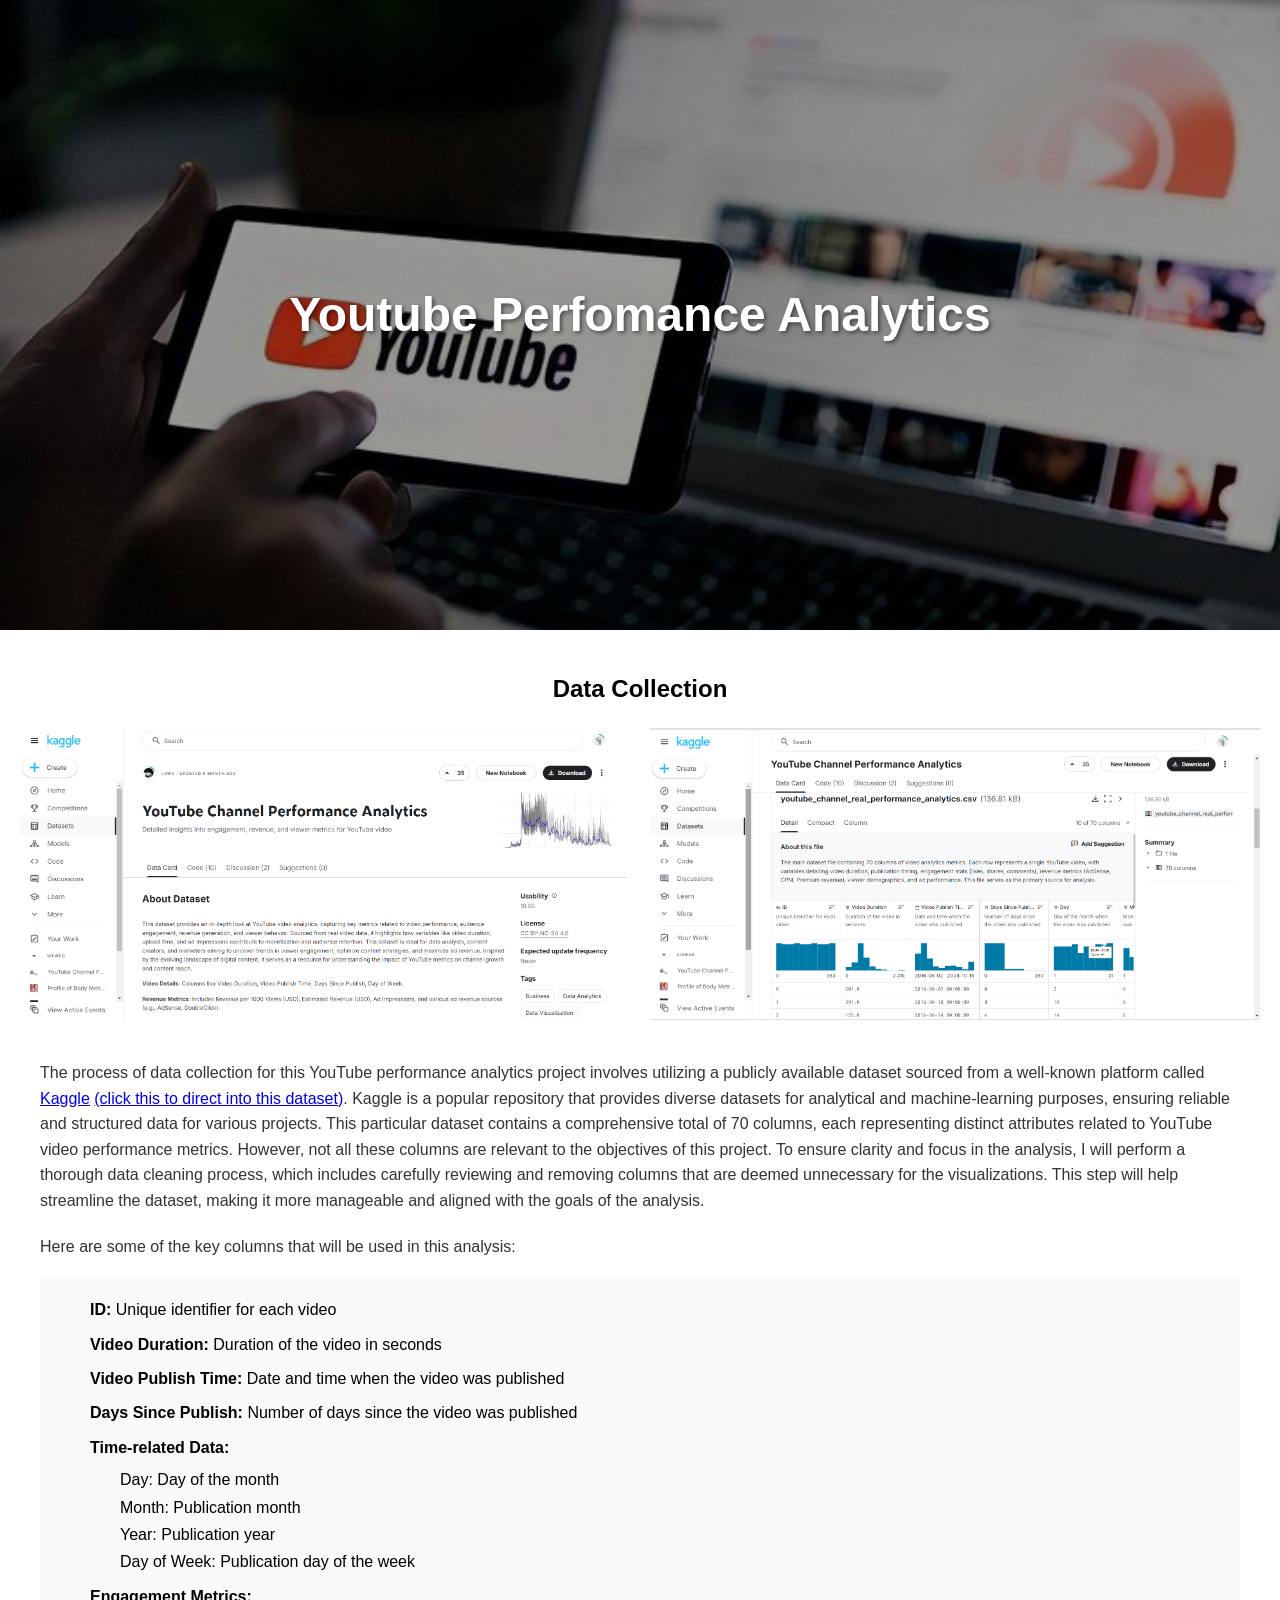
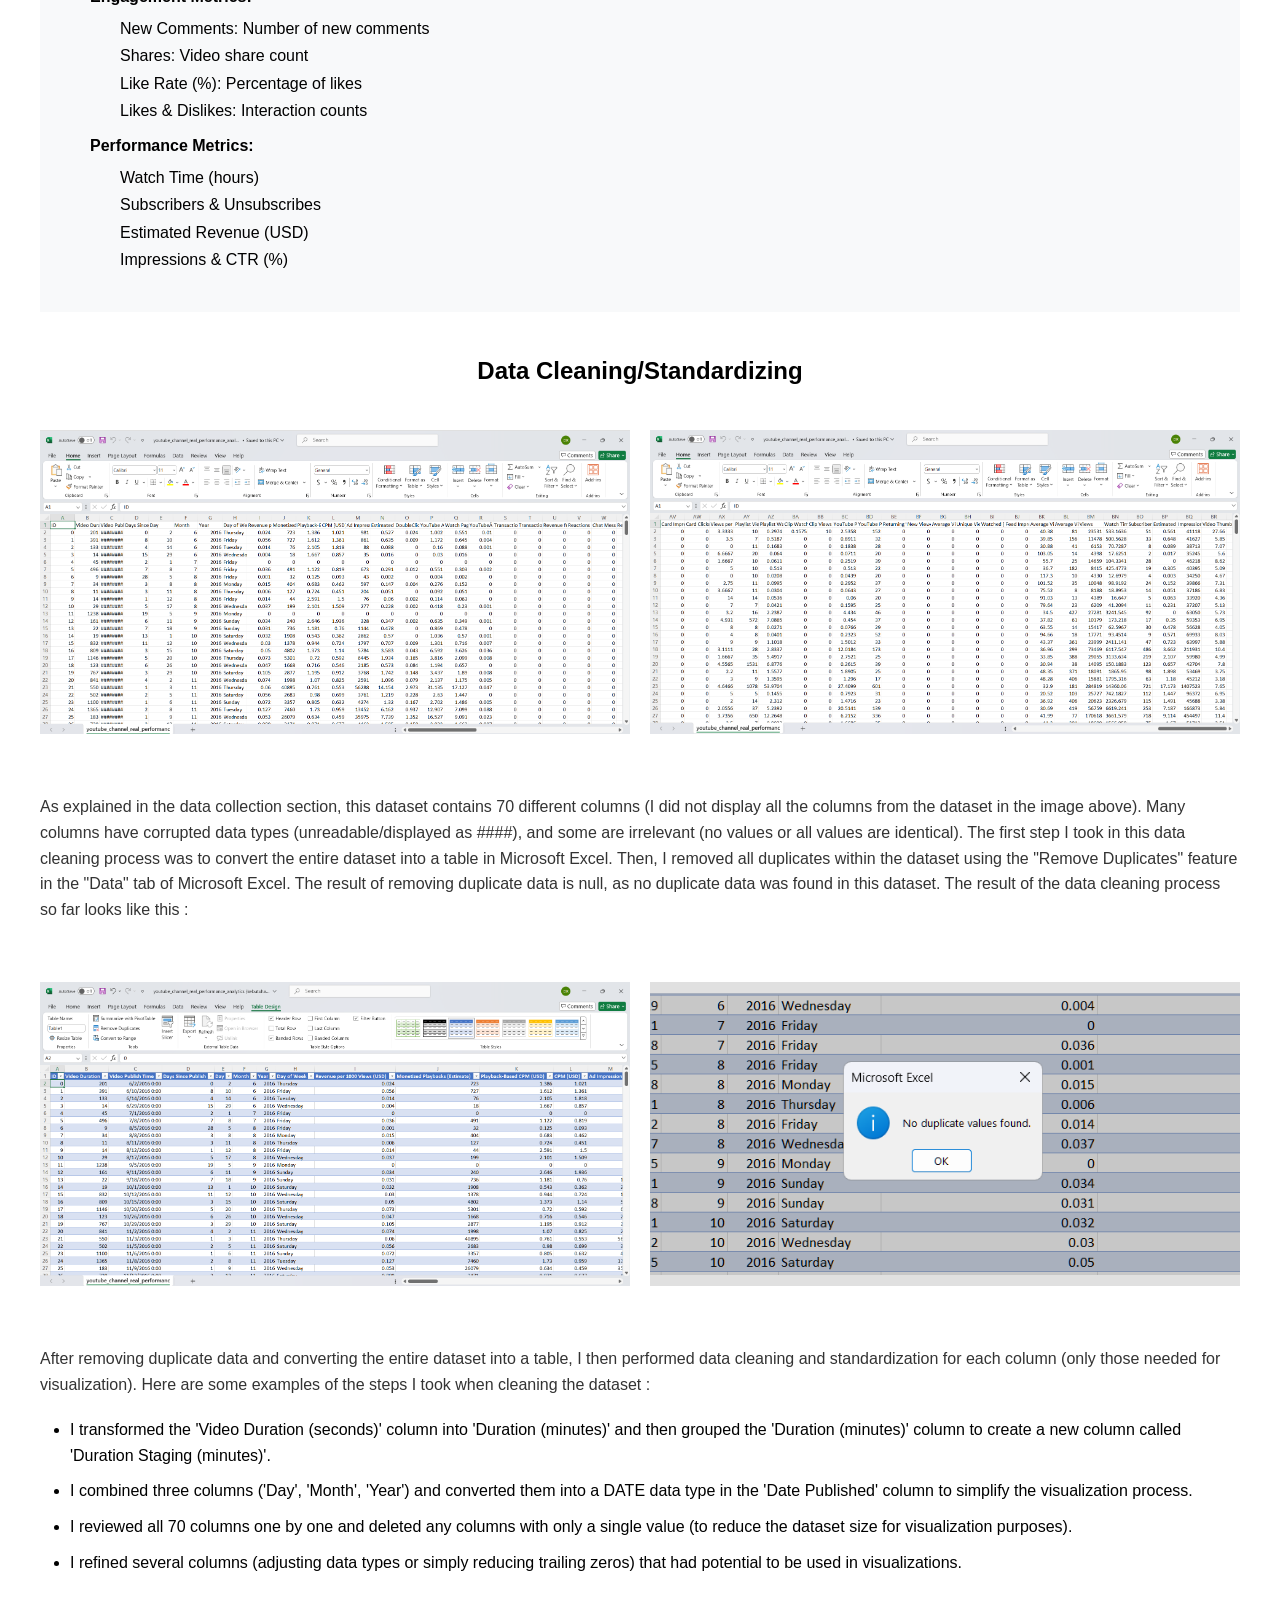
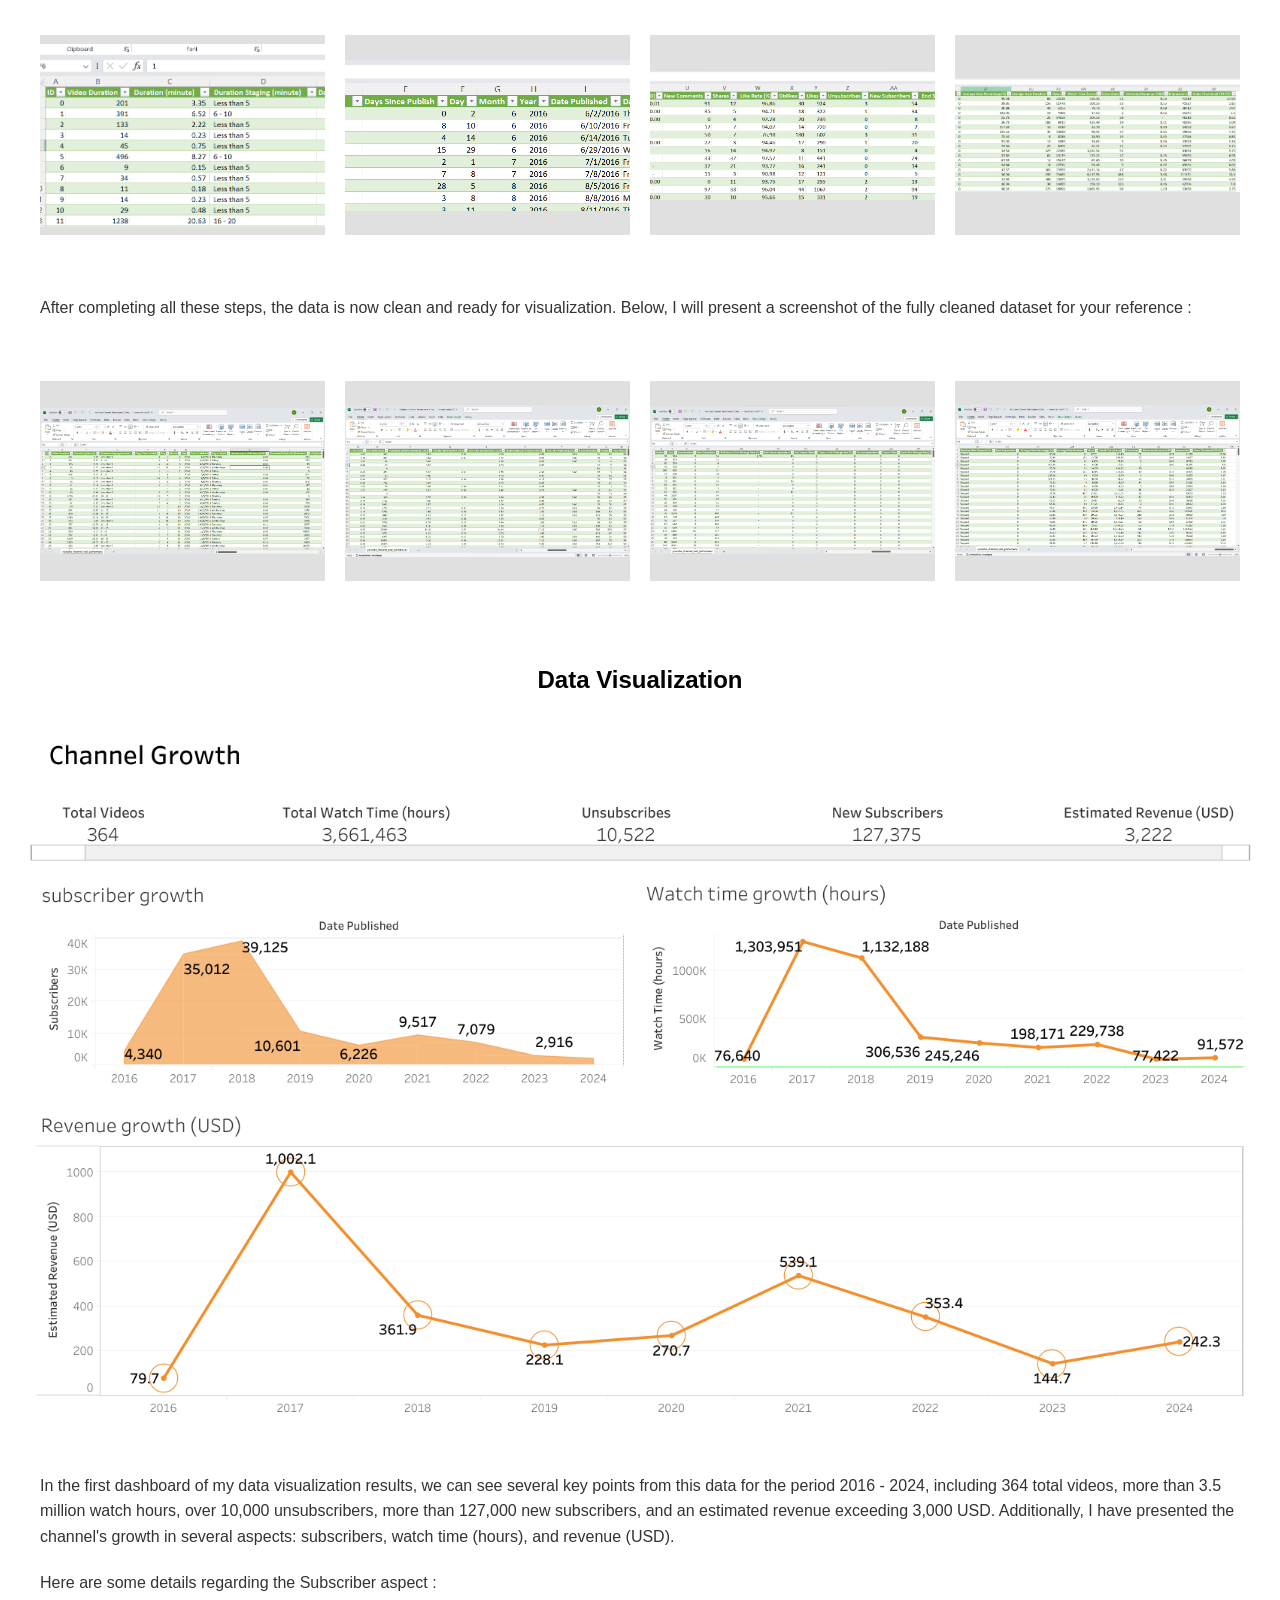
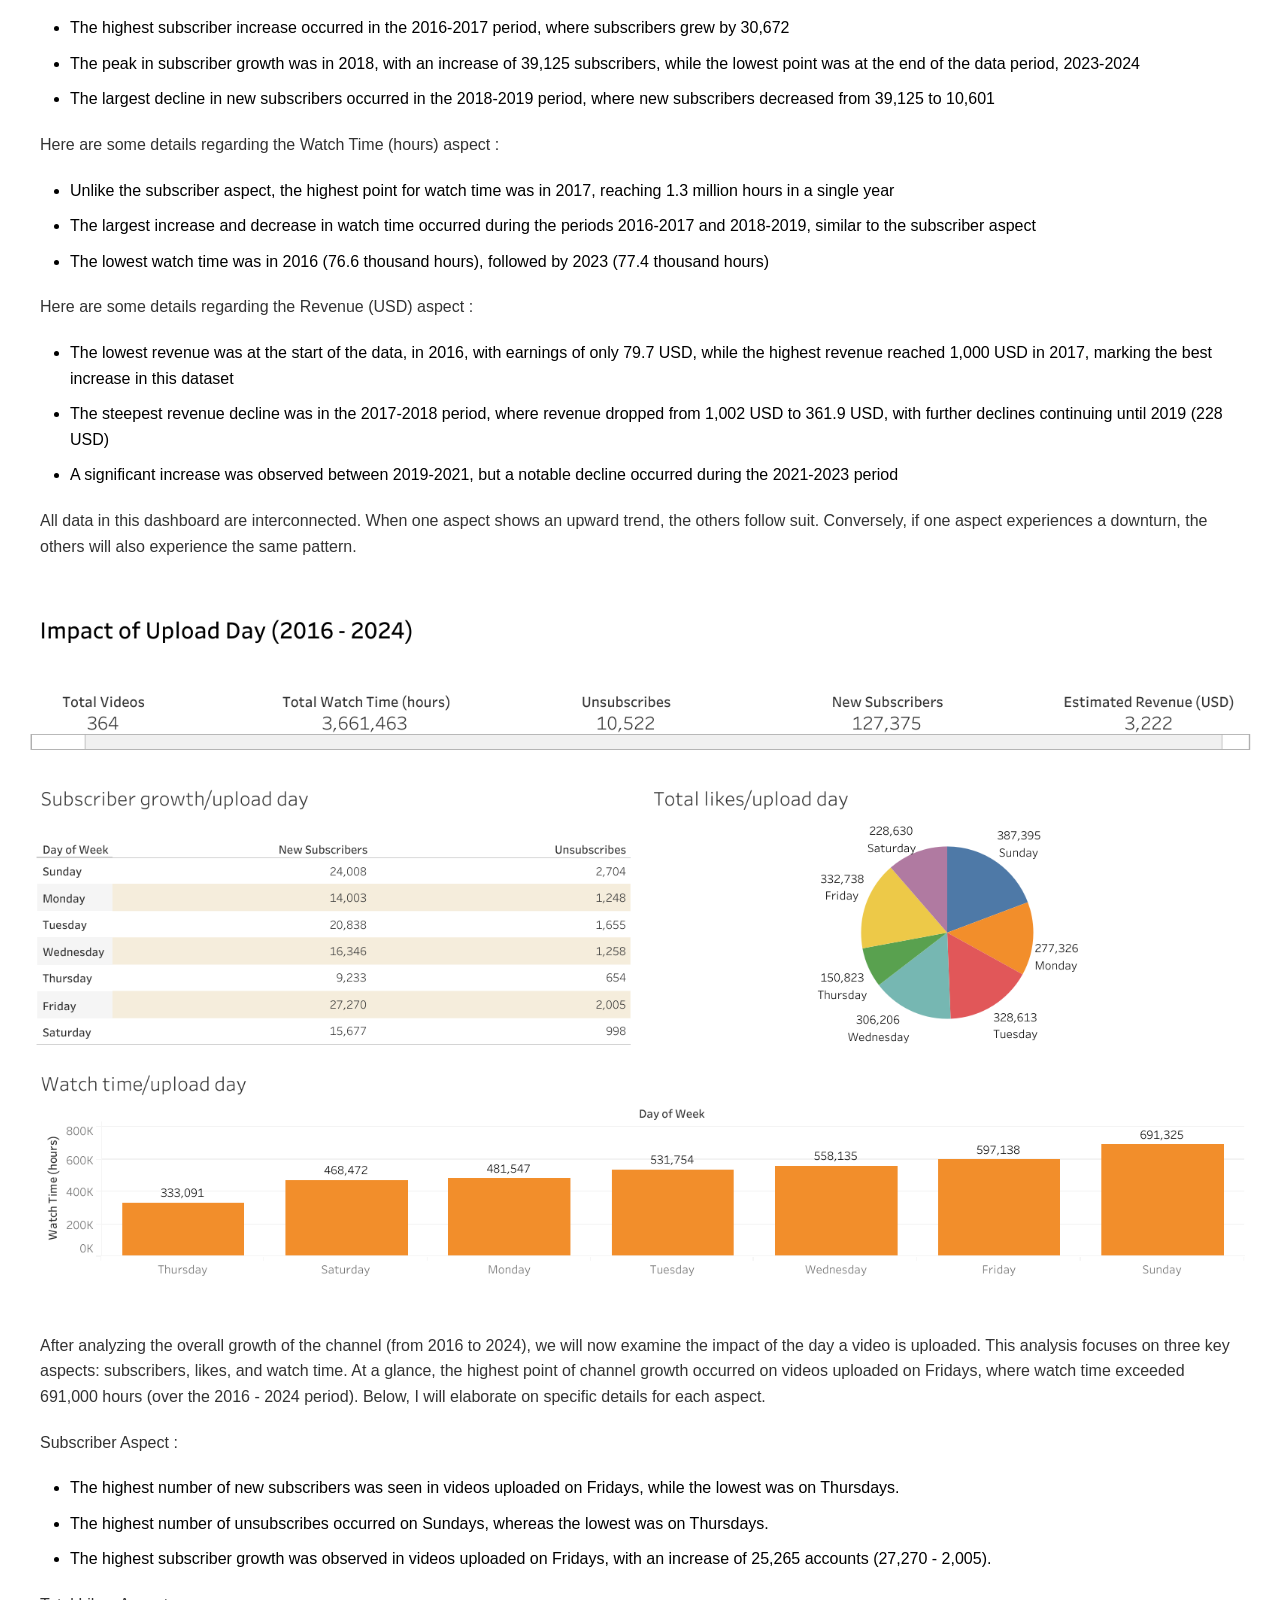
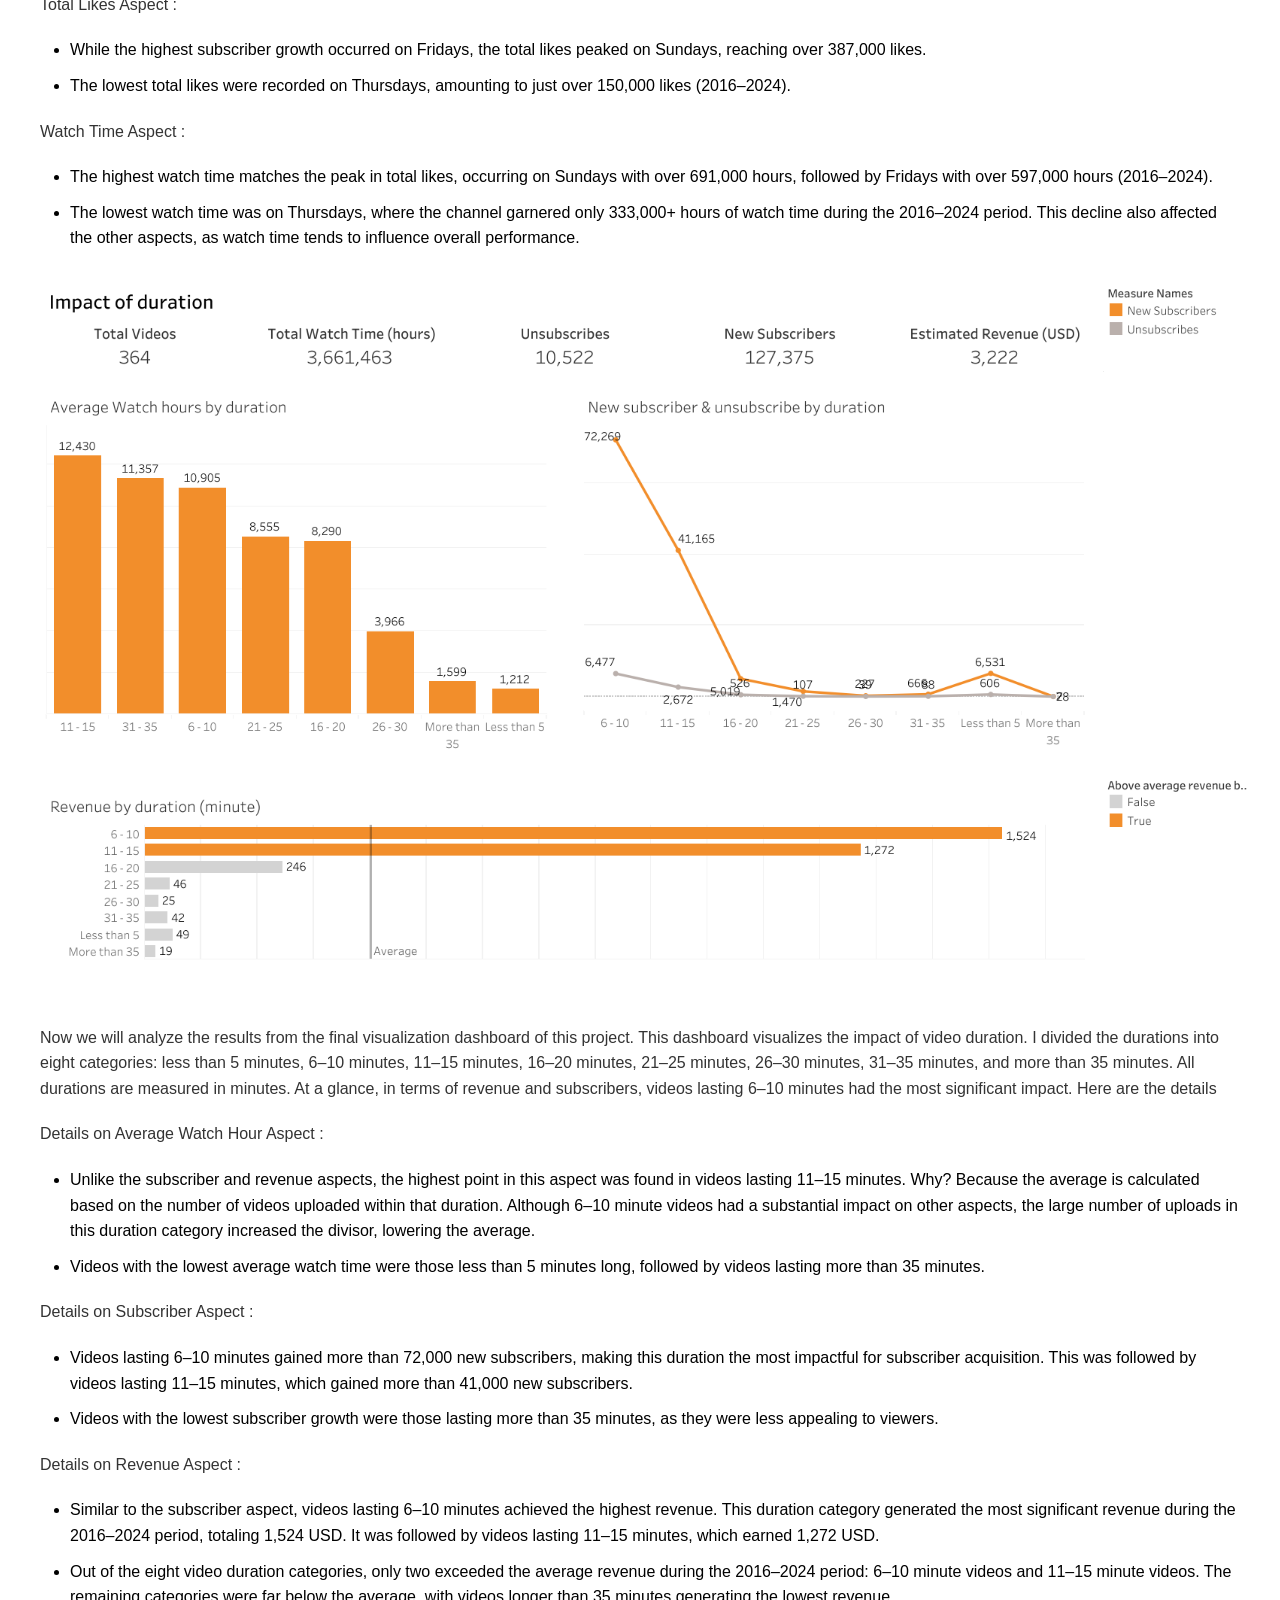
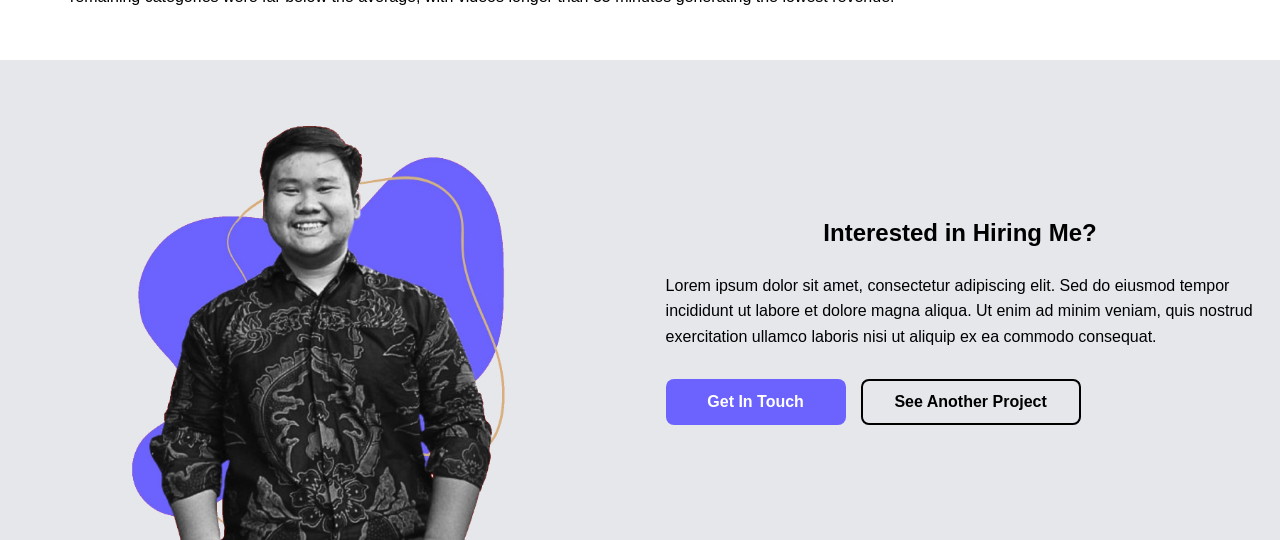
==== html/project.html @ 6ebc6a8c "Add files via upload" ====
<!DOCTYPE html>
<html lang="en">
<head>
    <meta charset="UTF-8">
    <meta name="viewport" content="width=device-width, initial-scale=1.0">
    <title>Data Analysis Layout</title>
    <link rel="stylesheet" href="/css/project.css">
</head>
<body>
    <main>
        <section class="hero">
            <div class="image-placeholder-judul">
                <h1>Youtube Perfomance Analytics</h1>
            </div>
        </section>

        <section class="data-acquisition">
            <h2>Data Collection</h2>
            <div class="grid-container">
                <div class="image-placeholder"><img src="/assets/portofolio-youtube/data-collection-1.png" alt=""></div>
                <div class="image-placeholder"><img src="/assets/portofolio-youtube/data-collection-2.png" alt=""></div>
            </div>
            <div class="text-content">
                <p>The process of data collection for this YouTube performance analytics project involves utilizing a publicly available dataset sourced from a 
                    well-known platform called <a href="https://www.kaggle.com/" target="_blank">Kaggle</a> <a href="https://www.kaggle.com/datasets/positivealexey/youtube-channel-performance-analytics" target="_blank">(click this to direct into this dataset)</a>. 
                    Kaggle is a popular repository that provides diverse datasets for analytical and machine-learning purposes, ensuring reliable and structured data for 
                    various projects. This particular dataset contains a comprehensive total of 70 columns, each representing distinct attributes related to YouTube video 
                    performance metrics. However, not all these columns are relevant to the objectives of this project. To ensure clarity and focus in the analysis, I will perform a thorough data cleaning process, which includes carefully reviewing and removing columns that are deemed unnecessary for the visualizations. This step will help streamline the dataset, making it more manageable and aligned with the goals of the analysis.</p>
                
                <p>Here are some of the key columns that will be used in this analysis:</p>
                
                <div class="column-list">
                    <ul>
                        <li><strong>ID:</strong> Unique identifier for each video</li>
                        <li><strong>Video Duration:</strong> Duration of the video in seconds</li>
                        <li><strong>Video Publish Time:</strong> Date and time when the video was published</li>
                        <li><strong>Days Since Publish:</strong> Number of days since the video was published</li>
                        <li><strong>Time-related Data:</strong>
                            <ul>
                                <li>Day: Day of the month</li>
                                <li>Month: Publication month</li>
                                <li>Year: Publication year</li>
                                <li>Day of Week: Publication day of the week</li>
                            </ul>
                        </li>
                        <li><strong>Engagement Metrics:</strong>
                            <ul>
                                <li>New Comments: Number of new comments</li>
                                <li>Shares: Video share count</li>
                                <li>Like Rate (%): Percentage of likes</li>
                                <li>Likes & Dislikes: Interaction counts</li>
                            </ul>
                        </li>
                        <li><strong>Performance Metrics:</strong>
                            <ul>
                                <li>Watch Time (hours)</li>
                                <li>Subscribers & Unsubscribes</li>
                                <li>Estimated Revenue (USD)</li>
                                <li>Impressions & CTR (%)</li>
                            </ul>
                        </li>
                    </ul>
                </div>
            </div>
        </section>

        <section class="data-cleaning">
            <h2>Data Cleaning/Standardizing</h2>
            <div class="cleaning-container">

                <div class="grid-container-data-cleaning">
                    <div class="image-placeholder"><img src="/assets/portofolio-youtube/data-cleaning-1.png" alt=""></div>
                    <div class="image-placeholder"><img src="/assets/portofolio-youtube/data-cleaning-2.png" alt=""></div>
                </div>
                <div class="text-content">
                    <p>As explained in the data collection section, this dataset contains 70 different columns (I did not display all the columns from the dataset in the image above). Many columns 
                        have corrupted data types (unreadable/displayed as ####), and some are irrelevant (no values or all values are identical). 
                        The first step I took in this data cleaning process was to convert the entire dataset into a table in Microsoft Excel. Then, 
                        I removed all duplicates within the dataset using the "Remove Duplicates" feature in the "Data" tab of Microsoft Excel. The result of removing duplicate data is null, 
                        as no duplicate data was found in this dataset. 
                        The result of the data cleaning process so far looks like this :</p>
                    <!-- Add more lorem ipsum paragraphs as needed -->
                </div>

                <div class="grid-container-data-cleaning">
                    <div class="image-placeholder"><img src="/assets/portofolio-youtube/data-cleaning-3.png" alt=""></div>
                    <div class="image-placeholder"><img src="/assets/portofolio-youtube/data-cleaning-4.png" alt=""></div>
                </div>
                <div class="text-content-data-cleaning">
                    <p>After removing duplicate data and converting the entire dataset into a table, I then performed data cleaning and standardization for each column (only those needed for visualization). Here are some examples of the steps I took when cleaning the dataset :</p>
                    <ul>
                        <li>I transformed the 'Video Duration (seconds)' column into 'Duration (minutes)' and then grouped the 'Duration (minutes)' column to create a new column called 'Duration Staging (minutes)'.</li>
                        <li>I combined three columns ('Day', 'Month', 'Year') and converted them into a DATE data type in the 'Date Published' column to simplify the visualization process.</li>
                        <li>I reviewed all 70 columns one by one and deleted any columns with only a single value (to reduce the dataset size for visualization purposes).</li>
                        <li>I refined several columns (adjusting data types or simply reducing trailing zeros) that had potential to be used in visualizations.</li>
                    </ul>
                </div>

                <div class="grid-container-data-cleaning">
                    <div class="image-placeholder"><img src="/assets/portofolio-youtube/data-cleaning-5.png" alt=""></div>
                    <div class="image-placeholder"><img src="/assets/portofolio-youtube/data-cleaning-6.png" alt=""></div>
                    <div class="image-placeholder"><img src="/assets/portofolio-youtube/data-cleaning-7.png" alt=""></div>
                    <div class="image-placeholder"><img src="/assets/portofolio-youtube/data-cleaning-8.png" alt=""></div>
                </div>
                <div class="text-content">
                    <p>After completing all these steps, the data is now clean and ready for visualization. Below, I will present a
                         screenshot of the fully cleaned dataset for your reference :</p>
                    <!-- Add more lorem ipsum paragraphs as needed -->
                </div>
                <div class="grid-container-data-cleaning">
                    <div class="image-placeholder"><img src="/assets/portofolio-youtube/data-cleaning-9.png" alt=""></div>
                    <div class="image-placeholder"><img src="/assets/portofolio-youtube/data-cleaning-10.png" alt=""></div>
                    <div class="image-placeholder"><img src="/assets/portofolio-youtube/data-cleaning-11.png" alt=""></div>
                    <div class="image-placeholder"><img src="/assets/portofolio-youtube/data-cleaning-12.png" alt=""></div>
            </div>
        </section>

        <!-- Data Visualization Start -->
        <section class="data-visualization">
            
            <h2>Data Visualization</h2>
            
            <div class="image-container">
                <div class="image-placeholder-data-visualization">
                    <div class="grid-container-data-visualization">
                        <div class="image-placeholder"><img src="/assets/portofolio-youtube/Channel Growth.png" alt=""></div>
                    </div>
                </div>
            </div>
            <div class="text-content">
                <p>In the first dashboard of my data visualization results, we can see several key points from this data for the period 
                    2016 - 2024, including 364 total videos, more than 3.5 million watch hours, over 10,000 unsubscribers, more than 127,000 new subscribers,
                    and an estimated revenue exceeding 3,000 USD. Additionally, I have presented the channel's growth in several aspects: subscribers, watch time (hours),
                    and revenue (USD).
                </p>
                <p>Here are some details regarding the Subscriber aspect :</p>
                    <ul>
                        <li>The highest subscriber increase occurred in the 2016-2017 period, where subscribers grew by 30,672</li>
                        <li>The peak in subscriber growth was in 2018, with an increase of 39,125 subscribers, while the lowest point was at the end of the data period, 2023-2024</li>
                        <li>The largest decline in new subscribers occurred in the 2018-2019 period, where new subscribers decreased from 39,125 to 10,601</li>
                    </ul>
                <p>Here are some details regarding the Watch Time (hours) aspect :</p>
                    <ul>
                        <li>Unlike the subscriber aspect, the highest point for watch time was in 2017, reaching 1.3 million hours in a single year</li>
                        <li>The largest increase and decrease in watch time occurred during the periods 2016-2017 and 2018-2019, similar to the subscriber aspect</li>
                        <li>The lowest watch time was in 2016 (76.6 thousand hours), followed by 2023 (77.4 thousand hours)</li>
                    </ul>
                <p>Here are some details regarding the Revenue (USD) aspect :</p>
                    <ul>
                        <li>The lowest revenue was at the start of the data, in 2016, with earnings of only 79.7 USD, while the highest revenue reached 1,000 USD in 2017, marking the best increase in this dataset</li>
                        <li>The steepest revenue decline was in the 2017-2018 period, where revenue dropped from 1,002 USD to 361.9 USD, with further declines continuing until 2019 (228 USD)</li>
                        <li>A significant increase was observed between 2019-2021, but a notable decline occurred during the 2021-2023 period</li>
                    </ul>

                <p>All data in this dashboard are interconnected. When one aspect shows an upward trend, the others follow suit. Conversely, if one aspect experiences a downturn, the others will also experience the same pattern.</p>
                
                <!-- Add more lorem ipsum paragraphs as needed -->
            </div>

            <div class="image-container">
                <div class="image-placeholder-data-visualization">
                    <div class="grid-container-data-visualization">
                        <div class="image-placeholder"><img src="/assets/portofolio-youtube/Impact of upload day.png" alt=""></div>
                    </div>
                </div>
            </div>
            <div class="text-content">
                <p>After analyzing the overall growth of the channel (from 2016 to 2024), we will now examine the impact of the day a video is uploaded.
                    This analysis focuses on three key aspects: subscribers, likes, and watch time. At a glance, the highest point of channel growth occurred
                    on videos uploaded on Fridays, where watch time exceeded 691,000 hours (over the 2016 - 2024 period). Below, I will elaborate on specific details for each aspect.</p>
                <p>Subscriber Aspect :</p>
                    <ul>
                        <li>The highest number of new subscribers was seen in videos uploaded on Fridays, while the lowest was on Thursdays.</li>
                        <li>The highest number of unsubscribes occurred on Sundays, whereas the lowest was on Thursdays.</li>
                        <li>The highest subscriber growth was observed in videos uploaded on Fridays, with an increase of 25,265 accounts (27,270 - 2,005).</li>
                    </ul>
                <p>Total Likes Aspect :</p>
                    <ul>
                        <li>While the highest subscriber growth occurred on Fridays, the total likes peaked on Sundays, reaching over 387,000 likes.</li>
                        <li>The lowest total likes were recorded on Thursdays, amounting to just over 150,000 likes (2016–2024).</li>
                    </ul>
                <p>Watch Time Aspect :</p>
                    <ul>
                        <li>The highest watch time matches the peak in total likes, occurring on Sundays with over 691,000 hours, followed by Fridays with over 597,000 hours (2016–2024).</li>
                        <li>The lowest watch time was on Thursdays, where the channel garnered only 333,000+ hours of watch time during the 2016–2024 period. This decline also affected the other aspects,
                            as watch time tends to influence overall performance.</li>
                    </ul>
            </div>

            <div class="image-container">
                <div class="image-placeholder-data-visualization">
                    <div class="grid-container-data-visualization">
                        <div class="image-placeholder"><img src="/assets/portofolio-youtube/Impact of Duration.png" alt=""></div>
                    </div>
                </div>
            </div>
            <div class="text-content">
                <p>Now we will analyze the results from the final visualization dashboard of this project. This dashboard visualizes the impact of video duration.
                     I divided the durations into eight categories: less than 5 minutes, 6–10 minutes, 11–15 minutes, 16–20 minutes, 21–25 minutes, 26–30 minutes,
                      31–35 minutes, and more than 35 minutes. All durations are measured in minutes. At a glance, in terms of revenue and subscribers, videos lasting 6–10 minutes had the most significant impact. Here are the details</p>
                <p>Details on Average Watch Hour Aspect :</p>
                    <ul>
                        <li>Unlike the subscriber and revenue aspects, the highest point in this aspect was found in videos lasting 11–15 minutes.
                             Why? Because the average is calculated based on the number of videos uploaded within that duration. Although 6–10 minute videos had a substantial impact on other aspects,
                              the large number of uploads in this duration category increased the divisor, lowering the average.</li>
                        <li>Videos with the lowest average watch time were those less than 5 minutes long, followed by videos lasting more than 35 minutes.</li>
                    </ul>

                <p>Details on Subscriber Aspect :</p>
                    <ul>
                        <li>Videos lasting 6–10 minutes gained more than 72,000 new subscribers, making this duration the most impactful for subscriber acquisition. This was followed by videos lasting 11–15 minutes, which gained more than 41,000 new subscribers.</li>
                        <li>Videos with the lowest subscriber growth were those lasting more than 35 minutes, as they were less appealing to viewers.</li>
                    </ul>

                <p>Details on Revenue Aspect :</p>
                    <ul>
                        <li>Similar to the subscriber aspect, videos lasting 6–10 minutes achieved the highest revenue. This duration category generated the most significant revenue during the 2016–2024 period, totaling 1,524 USD. It was followed by videos lasting 11–15 minutes, which earned 1,272 USD.</li>
                        <li>Out of the eight video duration categories, only two exceeded the average revenue during the 2016–2024 period: 6–10 minute videos and 11–15 minute videos. The remaining categories were far below the average, with videos longer than 35 minutes generating the lowest revenue.</li>
                    </ul>
            </div>
            
        </section>
        <!-- Data Visualization End -->

        
        <section class="hiring">
            <div class="hiring-container">
                
                <div class="image-placeholder-hiring">
                    <img src="/assets/image/foto portofolio 2.png" alt="">
                </div>
                
                <div class="hiring-content">
                    <h2>Interested in Hiring Me?</h2>
                    <p>Lorem ipsum dolor sit amet, consectetur adipiscing elit. Sed do eiusmod tempor 
                        incididunt ut labore et dolore magna aliqua. Ut enim ad minim veniam, quis nostrud 
                        exercitation ullamco laboris nisi ut aliquip ex ea commodo consequat.</p>
                    <div class="button-container">
                        <button class="primary-btn">Get In Touch</button>
                        <button class="secondary-btn">See Another Project</button>
                    </div>
                </div>
                
            </div>
        </section>
    </main>

    <script src="../Javascript/js.js"></script>

</body>
</html>
---- css/project.css ----
* {
    margin: 0;
    padding: 0;
    box-sizing: border-box;
}

body {
    font-family: Arial, sans-serif;
    line-height: 1.6;
    overflow-x: hidden;
    width: 100%;
}

main {
    max-width: 100%;
    margin: 0 auto;
    padding: 0;
}

/* Responsive Image Placeholders */
.image-placeholder {
    background-color: #e0e0e0;
    width: 100%;
    height: auto;
    min-height: 200px;
    display: flex;
    align-items: center;
    justify-content: center;
    margin-bottom: 20px;
    overflow: hidden;
}

.image-placeholder img {
    max-width: 100%;
    max-height: 100%;
    object-fit: contain;
    width: auto;
    height: auto;
}

/* Hero Section */
.hero {
    width: 100%;
    min-height: 70vh;
    background-image: url("../assets/portofolio-youtube/banner\ 2.jpg");
    background-size: cover;
    background-position: center;
    background-repeat: no-repeat;
    position: relative;
    display: flex;
    align-items: center;
    justify-content: center;
}

.hero::before {
    content: '';
    position: absolute;
    top: 0;
    left: 0;
    width: 100%;
    height: 100%;
    background-color: rgba(0, 0, 0, 0.4);
}

.image-placeholder-judul {
    text-align: center;
    position: relative;
    z-index: 1;
    padding: 0 20px;
}

.image-placeholder-judul h1 {
    color: white;
    font-size: clamp(1.5rem, 5vw, 3rem);
    text-shadow: 2px 2px 4px rgba(0, 0, 0, 0.5);
    word-wrap: break-word;
}

/* Grid Containers */
.grid-container,
.grid-container-data-cleaning,
.grid-container-data-visualization {
    display: grid;
    grid-template-columns: repeat(auto-fit, minmax(250px, 1fr));
    gap: 20px;
    width: 100%;
    padding: 0 20px;
    margin: 20px 0;
}

/* Text Content */
.data-acquisition .text-content
{
    margin-left: 20px;
    margin-right: 20px;
}
.data-visualization .text-content
{
    margin-left: 20px;
    margin-right: 20px;
}
.text-content,
.text-content-data-cleaning,
.data-visualization .text-content {
    padding: 0 20px;
    max-width: 100%;
}

.text-content p,
.text-content-data-cleaning p,
.data-visualization .text-content p {
    margin-bottom: 20px;
    color: #333;
    line-height: 1.6;
    font-size: clamp(0.9rem, 2vw, 1rem);
}

.text-content ul,
.text-content-data-cleaning ul,
.data-visualization .text-content ul {
    margin-left: 30px;
    margin-bottom: 20px;
}

.text-content ul li,
.text-content-data-cleaning ul li,
.data-visualization .text-content ul li {
    margin-bottom: 10px;
    line-height: 1.6;
}

.text-content ul ul,
.text-content-data-cleaning ul ul,
.data-visualization .text-content ul ul {
    margin-top: 10px;
    margin-bottom: 0;
}

.text-content ul ul li,
.text-content-data-cleaning ul ul li,
.data-visualization .text-content ul ul li {
    margin-bottom: 5px;
}

/* Column List */
.column-list {
    background-color: #f8f9fa;
    padding: 20px;
    margin: 20px 0;
}

.column-list ul {
    list-style-type: none;
    padding: 0;
}

.column-list ul li {
    margin-bottom: 12px;
    line-height: 1.4;
}

/* Hiring Section */
.hiring-container {
    display: flex;
    flex-wrap: wrap;
    align-items: center;
    width: 100%;
    height: auto;
}

.hiring{
    flex: 1 1;
    max-width: 100%;
    background-color: #e5e7eb;
    margin-top: 50px;
}

.image-placeholder-hiring
{
    width: 50%;
    display: flex;
    justify-content: center;
}

.image-placeholder-hiring img
{
    width: 60%;
    height: auto;
}

.hiring-content {
    flex: 1 1;
    margin-right: 2%;
    margin-left: 2%;
    text-align: left;

}
/* hiring end */

/* Buttons */
.button-container {
    display: flex;
    flex-wrap: wrap;
    gap: 15px;
    margin-top: 30px;
}

.primary-btn, 
.secondary-btn {
    flex: 1 1;
    padding: 12px 30px;
    border: none;
    border-radius: 8px;
    cursor: pointer;
    font-weight: 600;
    font-size: 16px;
    transition: all 0.3s ease;
}

.primary-btn {
    background-color: #6C63FF;
    color: white;
    max-width: 180px;
}

.secondary-btn {
    background-color: #e5e7eb;
    color: black;
    border: 2px solid black;
    max-width: 220px;
}

.primary-btn:hover {
    background-color: #5650d8;
}

.secondary-btn:hover {
    background-color: #f5f5f5;
}

/* Responsive Typography and Layout */
@media (max-width: 768px) {
    .grid-container,
    .grid-container-data-cleaning,
    .grid-container-data-visualization {
        grid-template-columns: 1fr;
    }

    .hero {
        min-height: 50vh;
    }

    .hiring-container {
        flex-direction: column;
        text-align: center;
    }

    .hiring-content {
        text-align: center;
    }

    .hiring-content p 
    {
        margin-left: 20px;
        margin-right: 20px;
    }

    .image-placeholder-hiring
    {
        width: 100%;
        height: auto;
    }

    .button-container {
        flex-direction: column;
        align-items: center;
        margin-bottom: 20px;
    }

    .primary-btn, 
    .secondary-btn {
        width: 100%;
        max-width: 250px;
    }

    .text-content-data-cleaning, .data-visualization .text-content
    {
        margin: 0;
    }
}

/* Specific Section Adjustments */
.cleaning-container {
    display: flex;
    flex-direction: column;
    gap: 20px;
    width: 100%;
    padding: 0 20px;
}

h2 {
    text-align: center;
    margin: 40px 0 20px;
    font-size: clamp(20px, 4vw, 24px);
}

/* Additional Responsiveness Improvements */
img {
    max-width: 100%;
    height: auto;
}

/* Ensure proper scaling and readability */
* {
    -webkit-text-size-adjust: 100%;
    -ms-text-size-adjust: 100%;
}
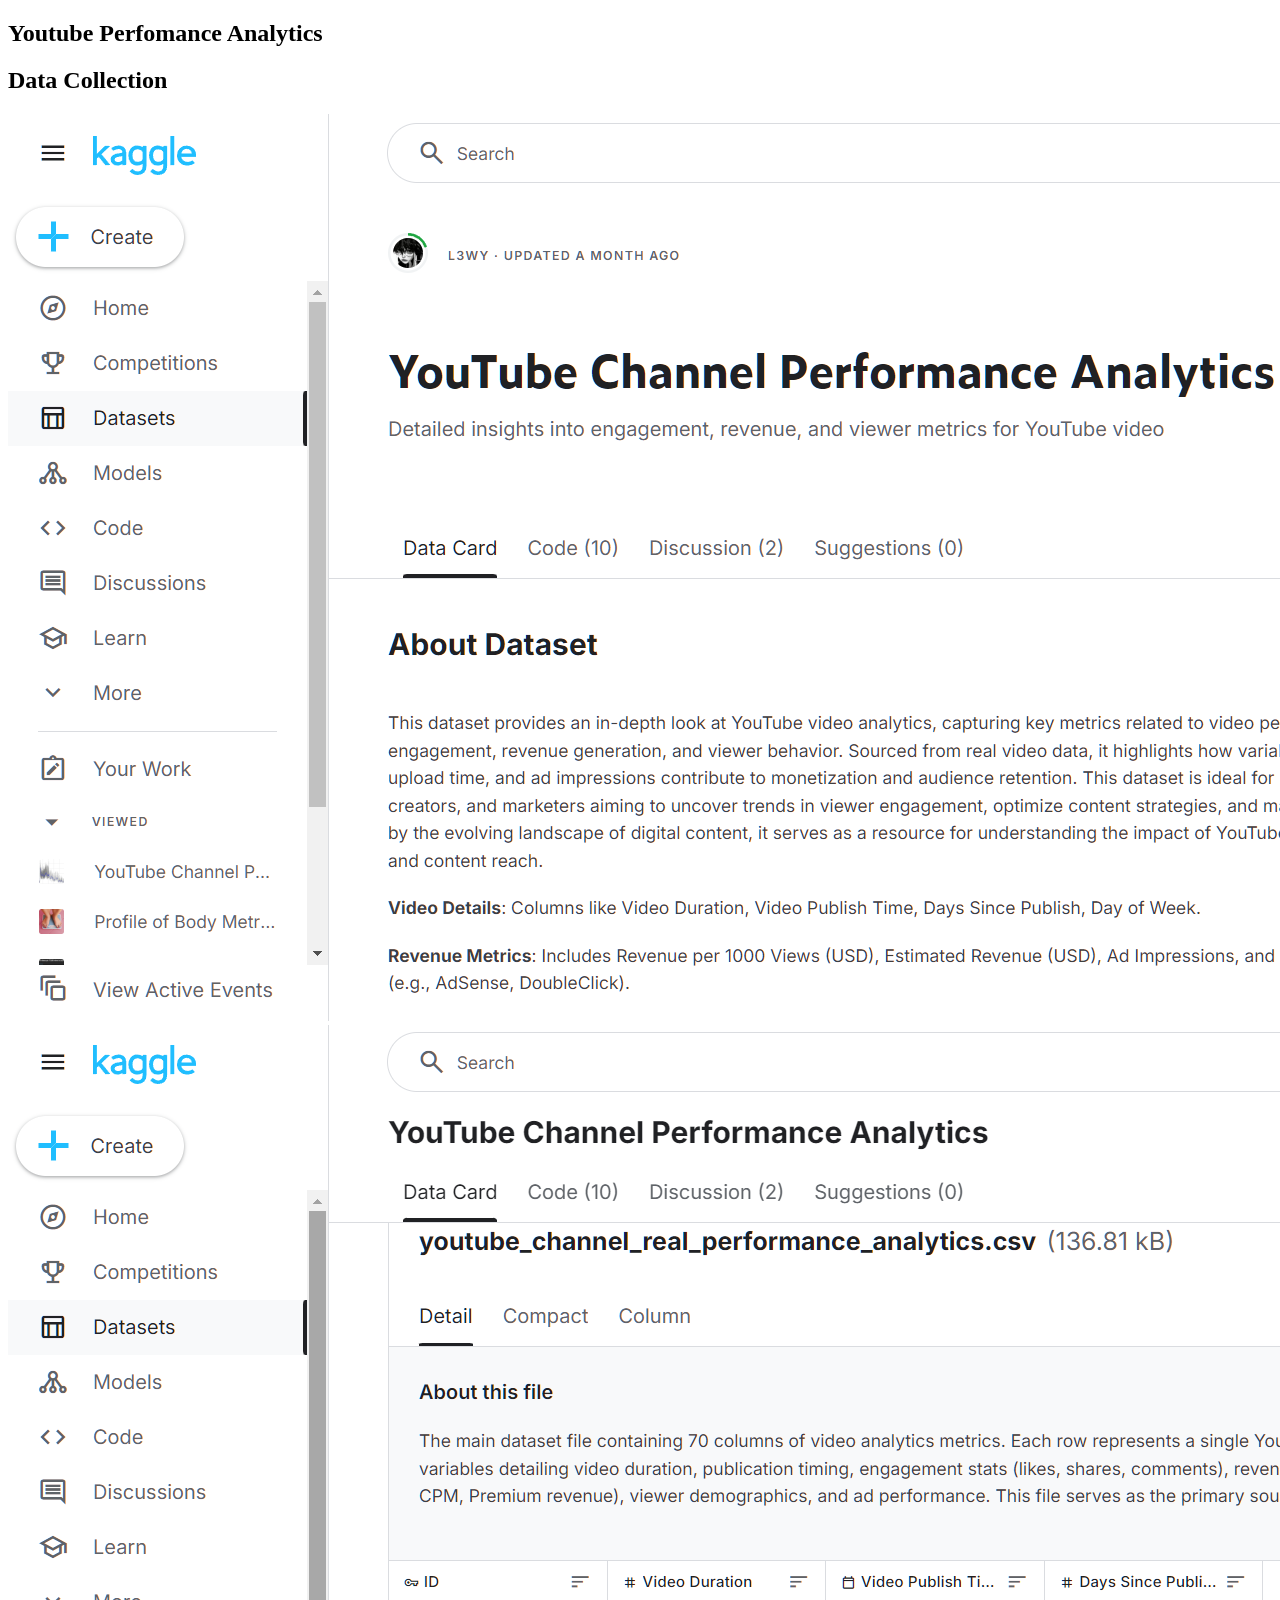
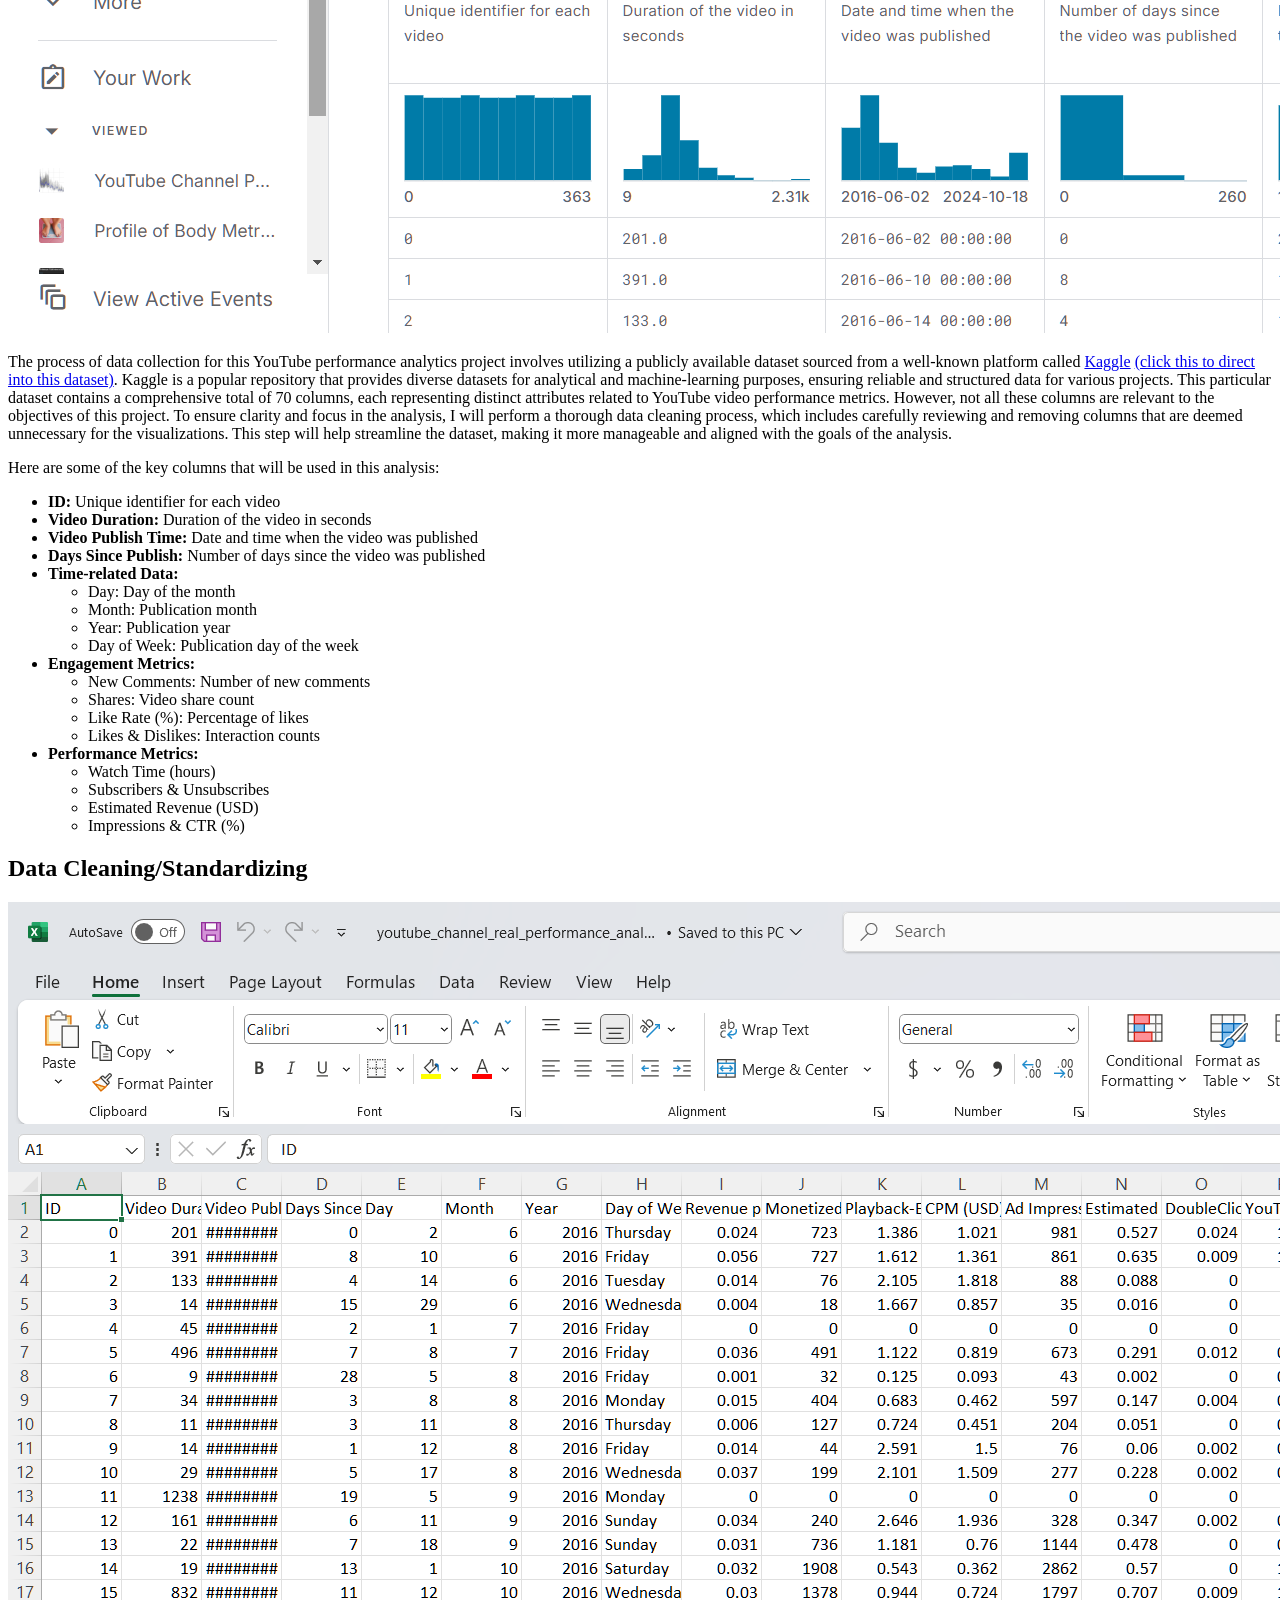
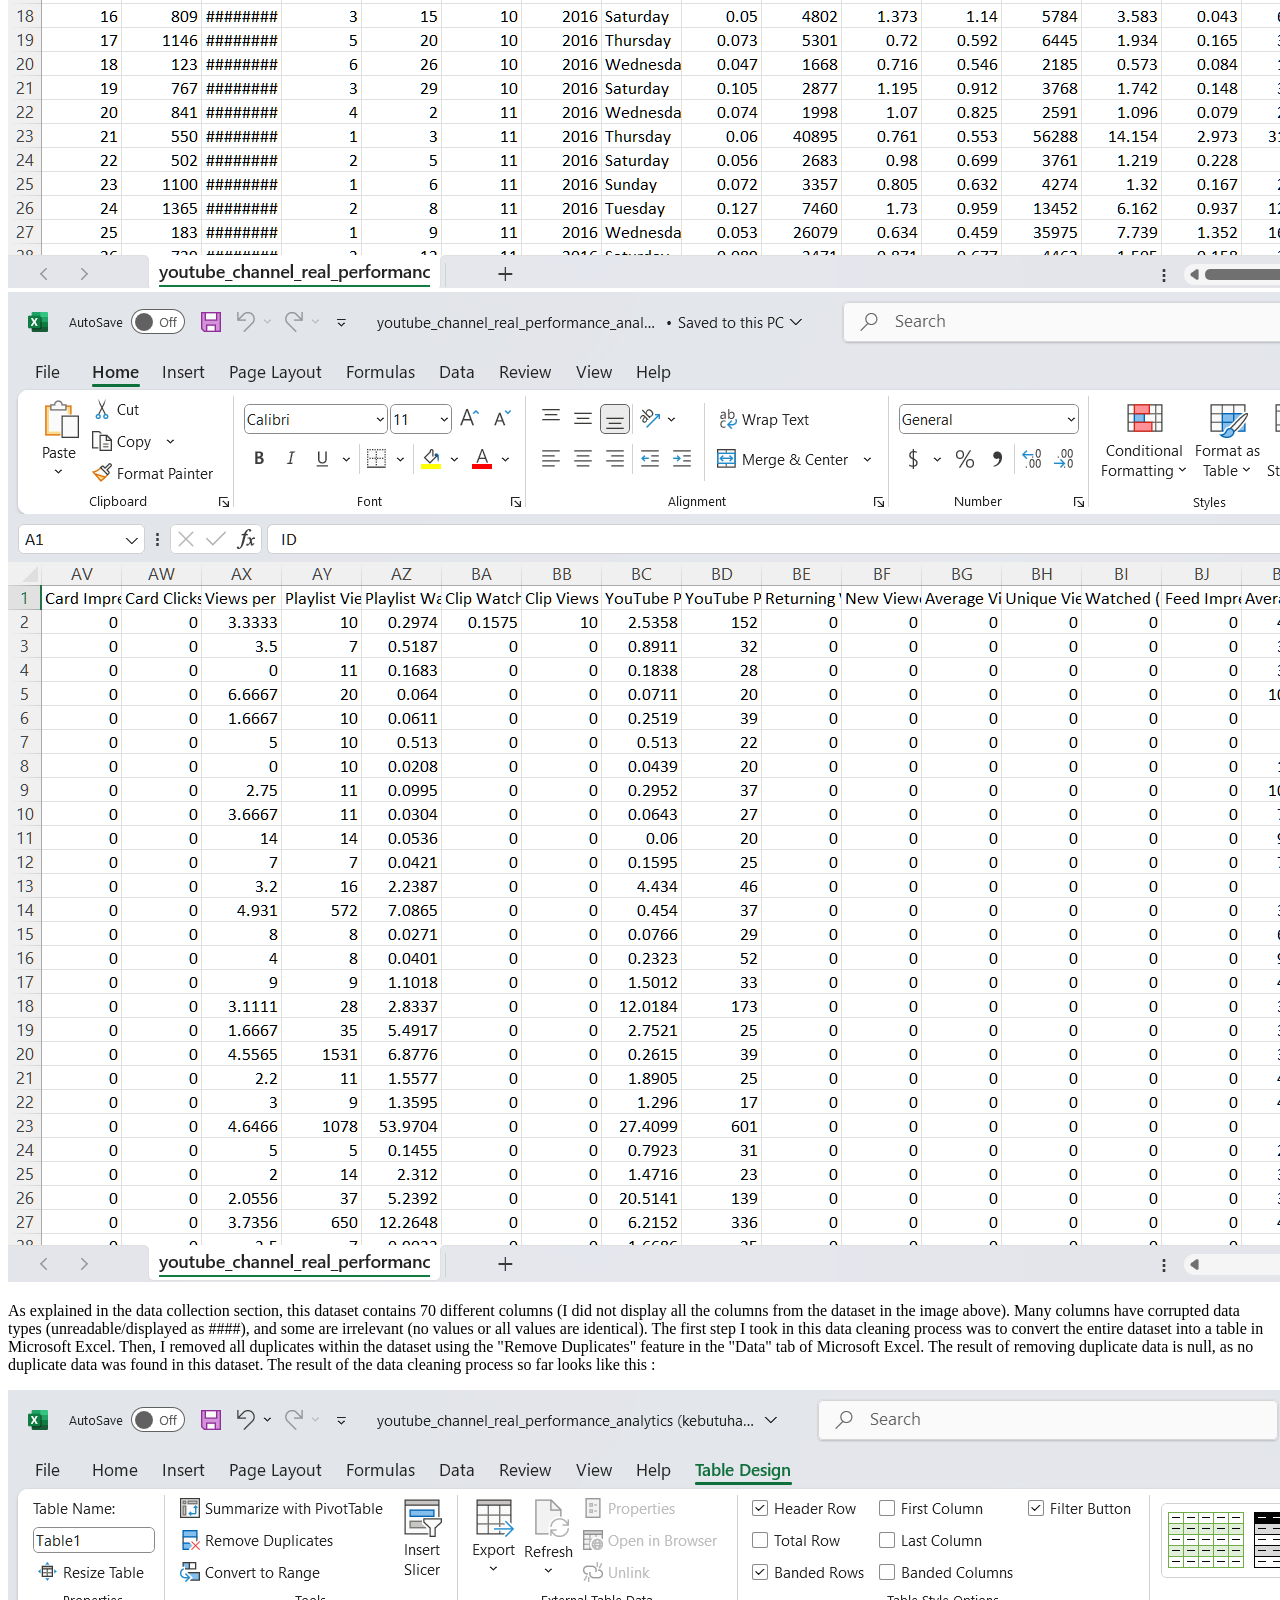
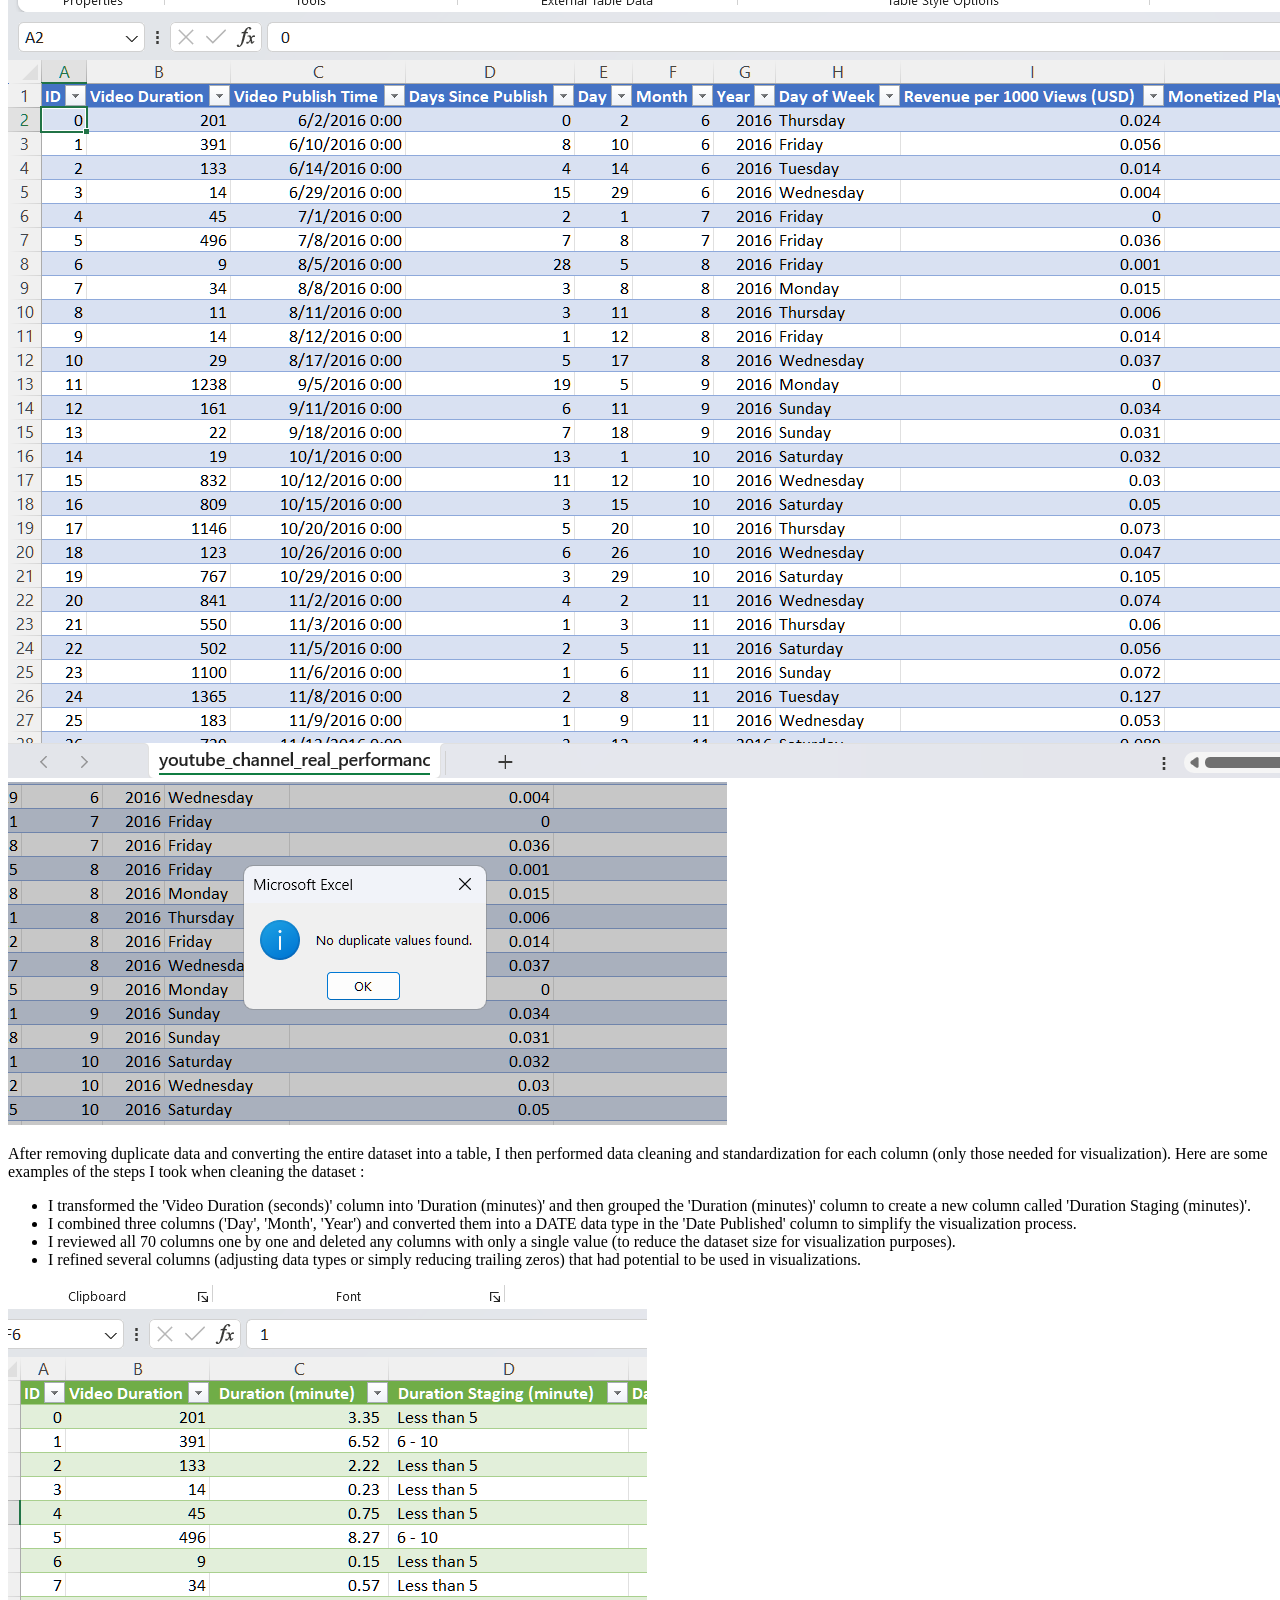
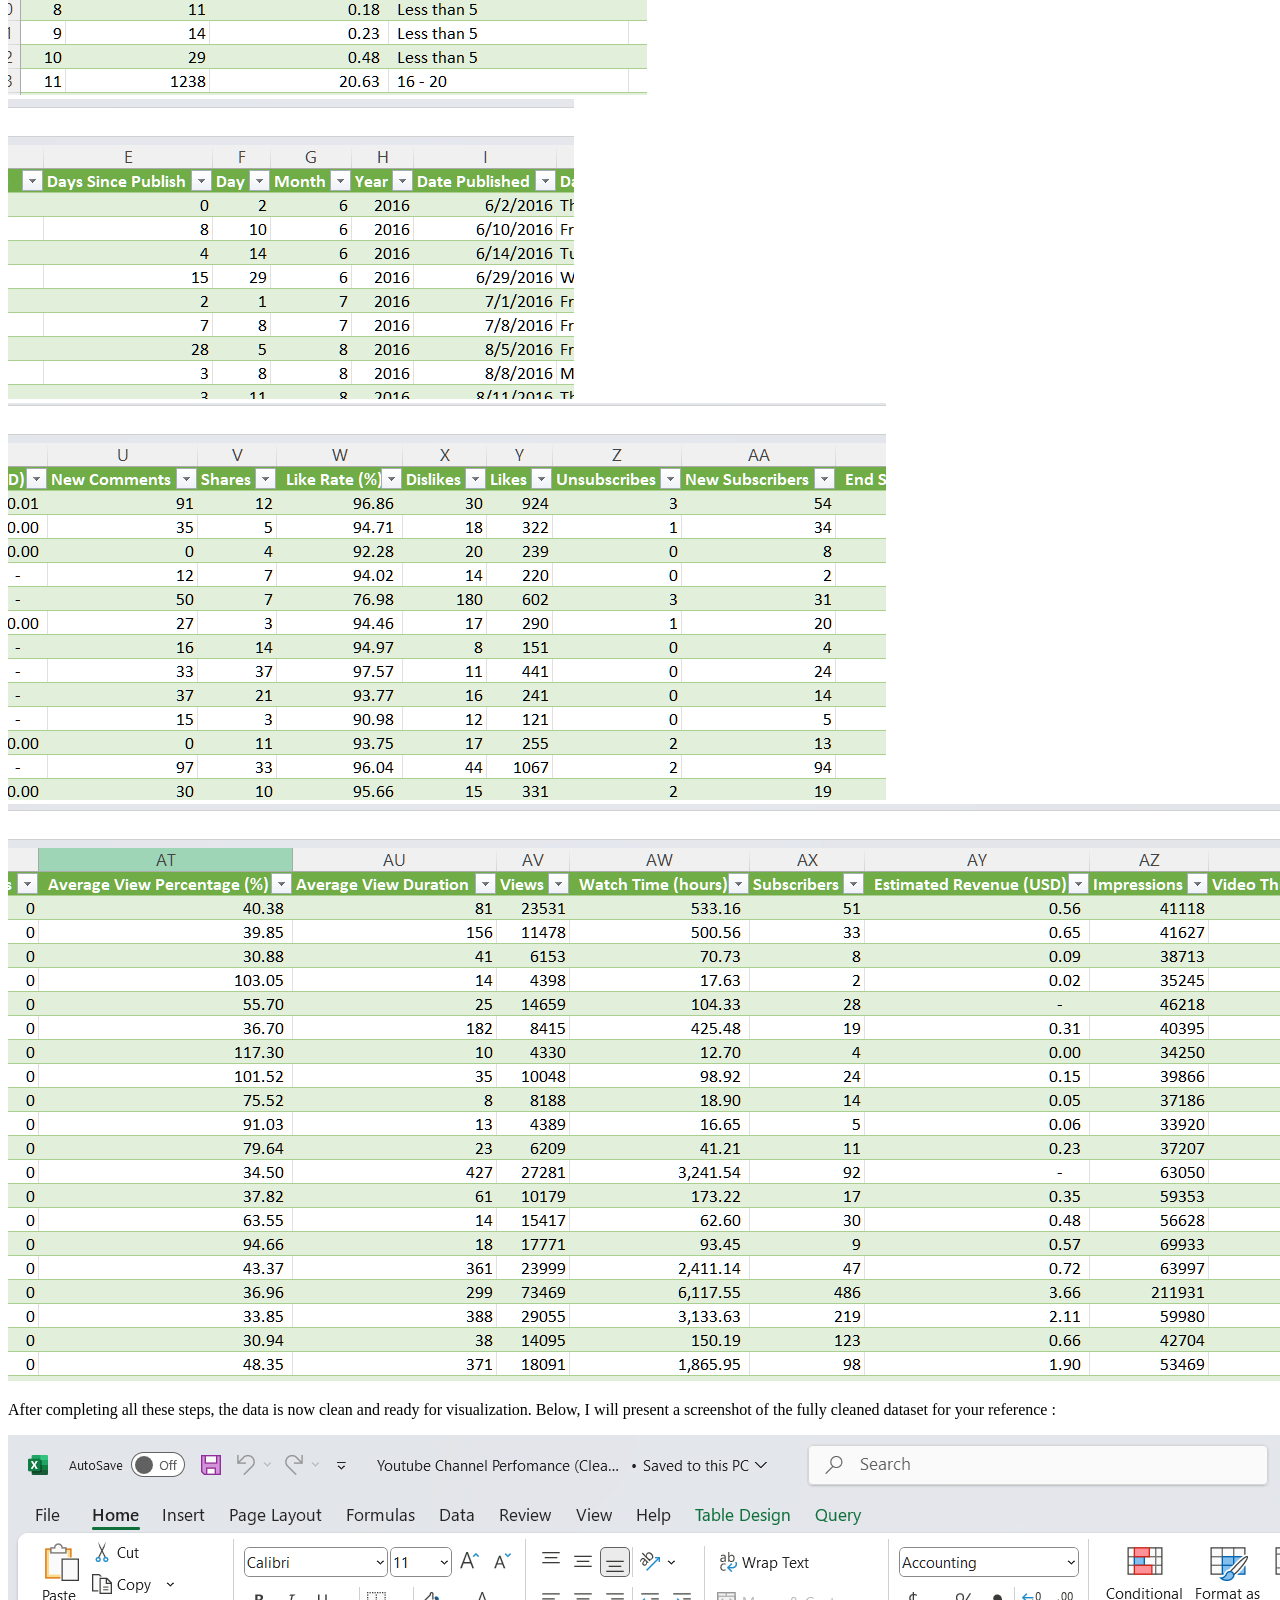
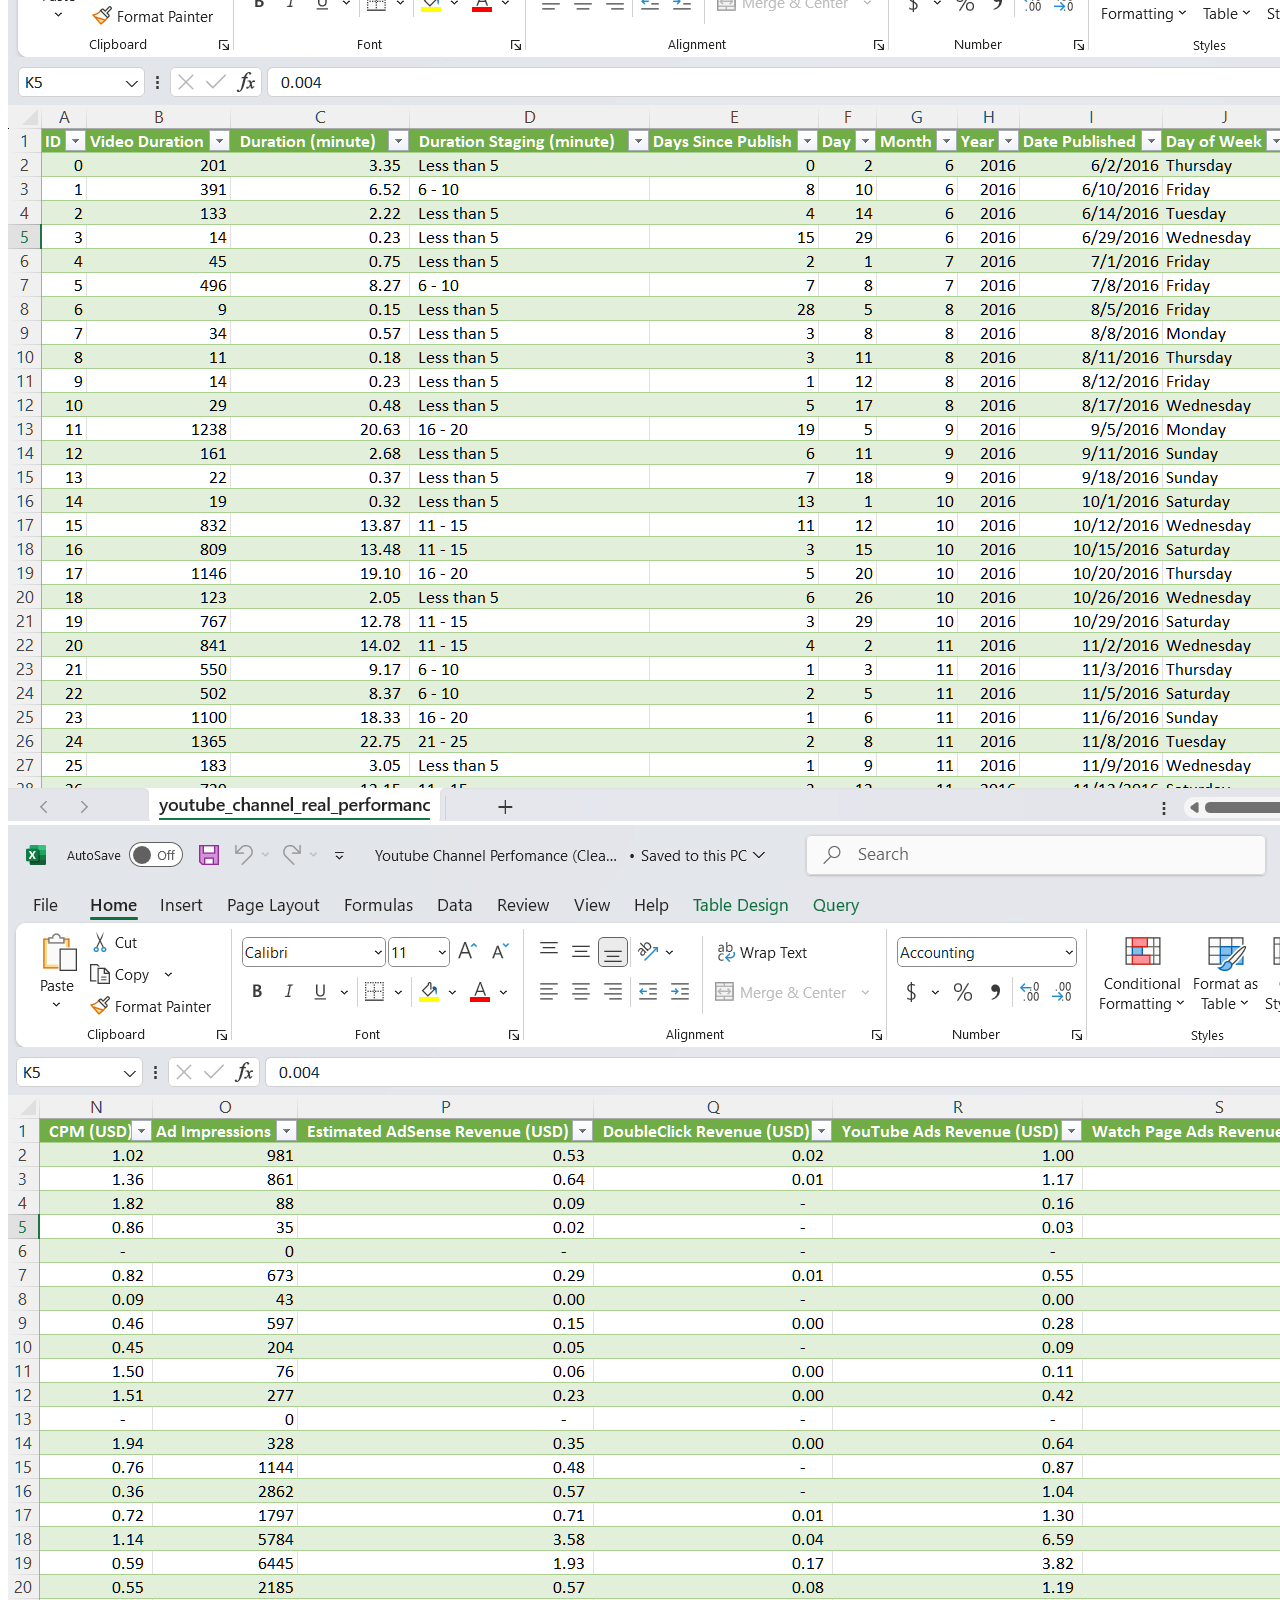
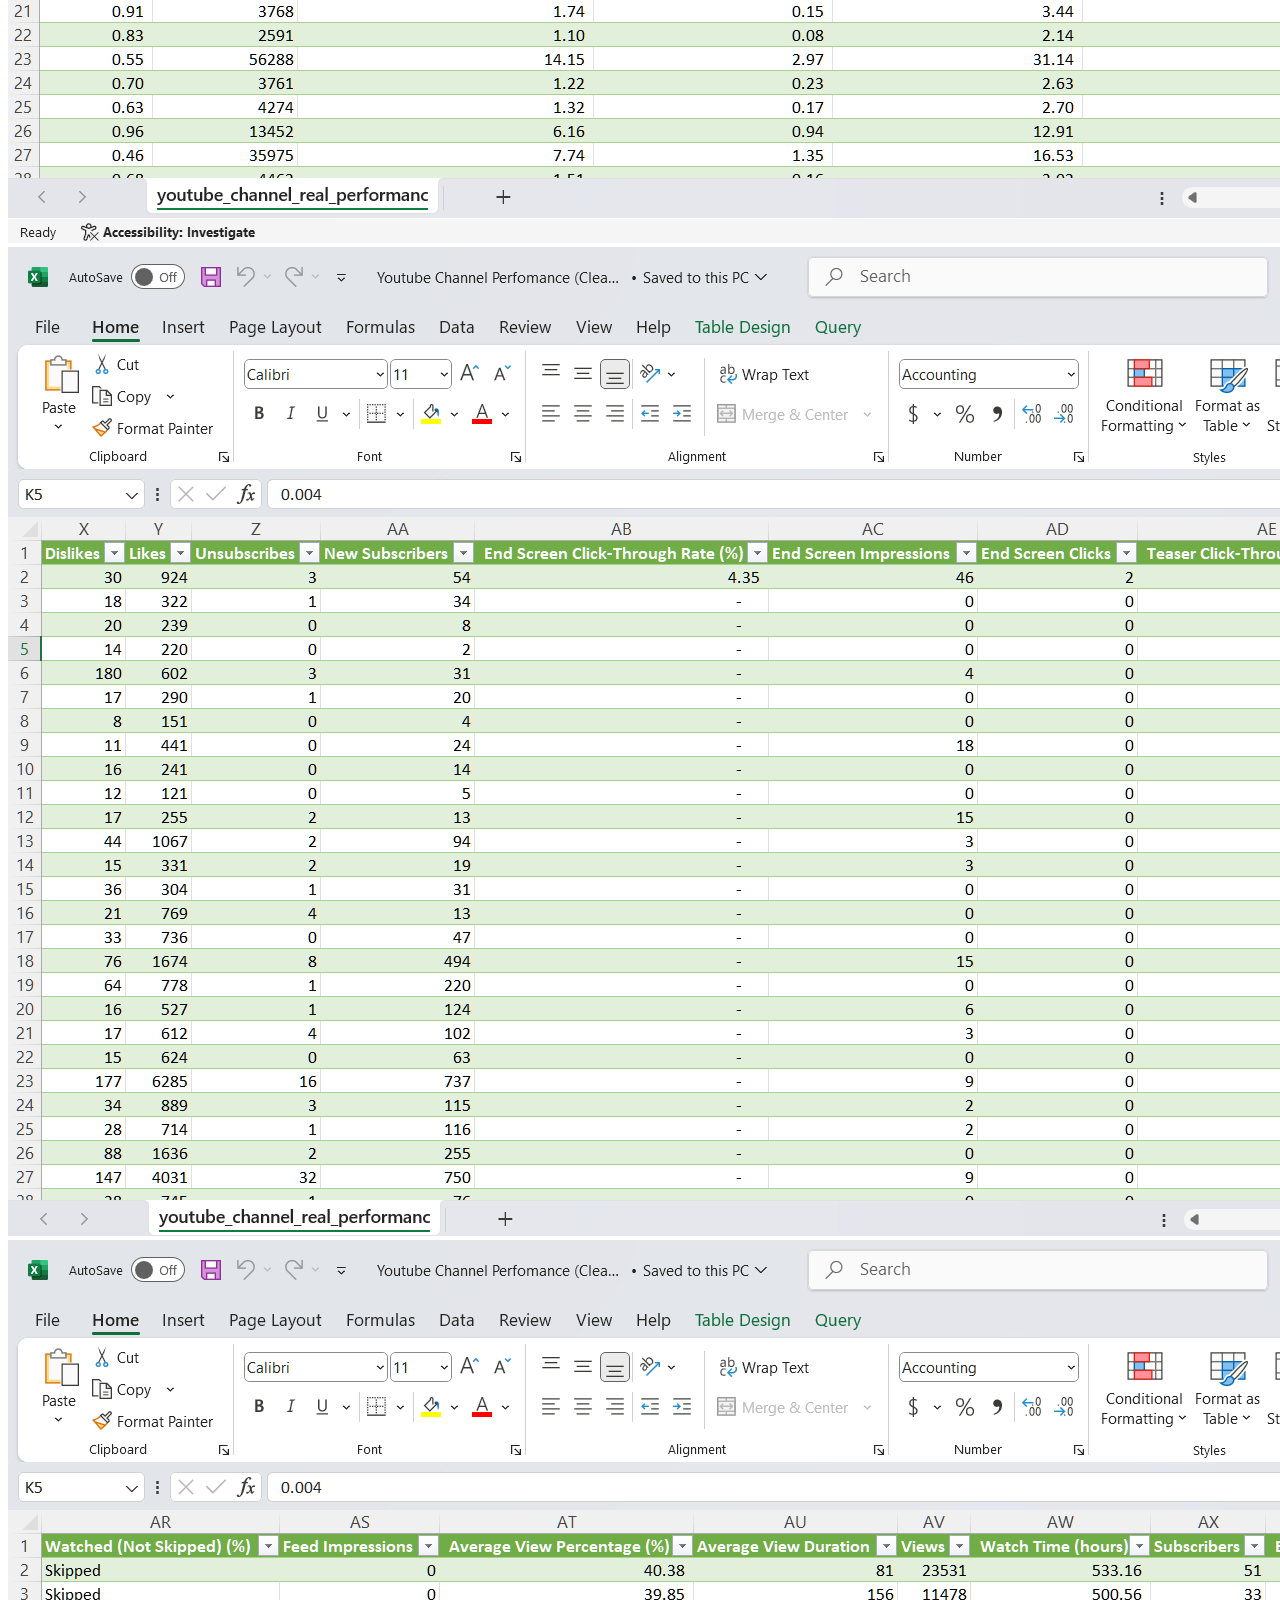
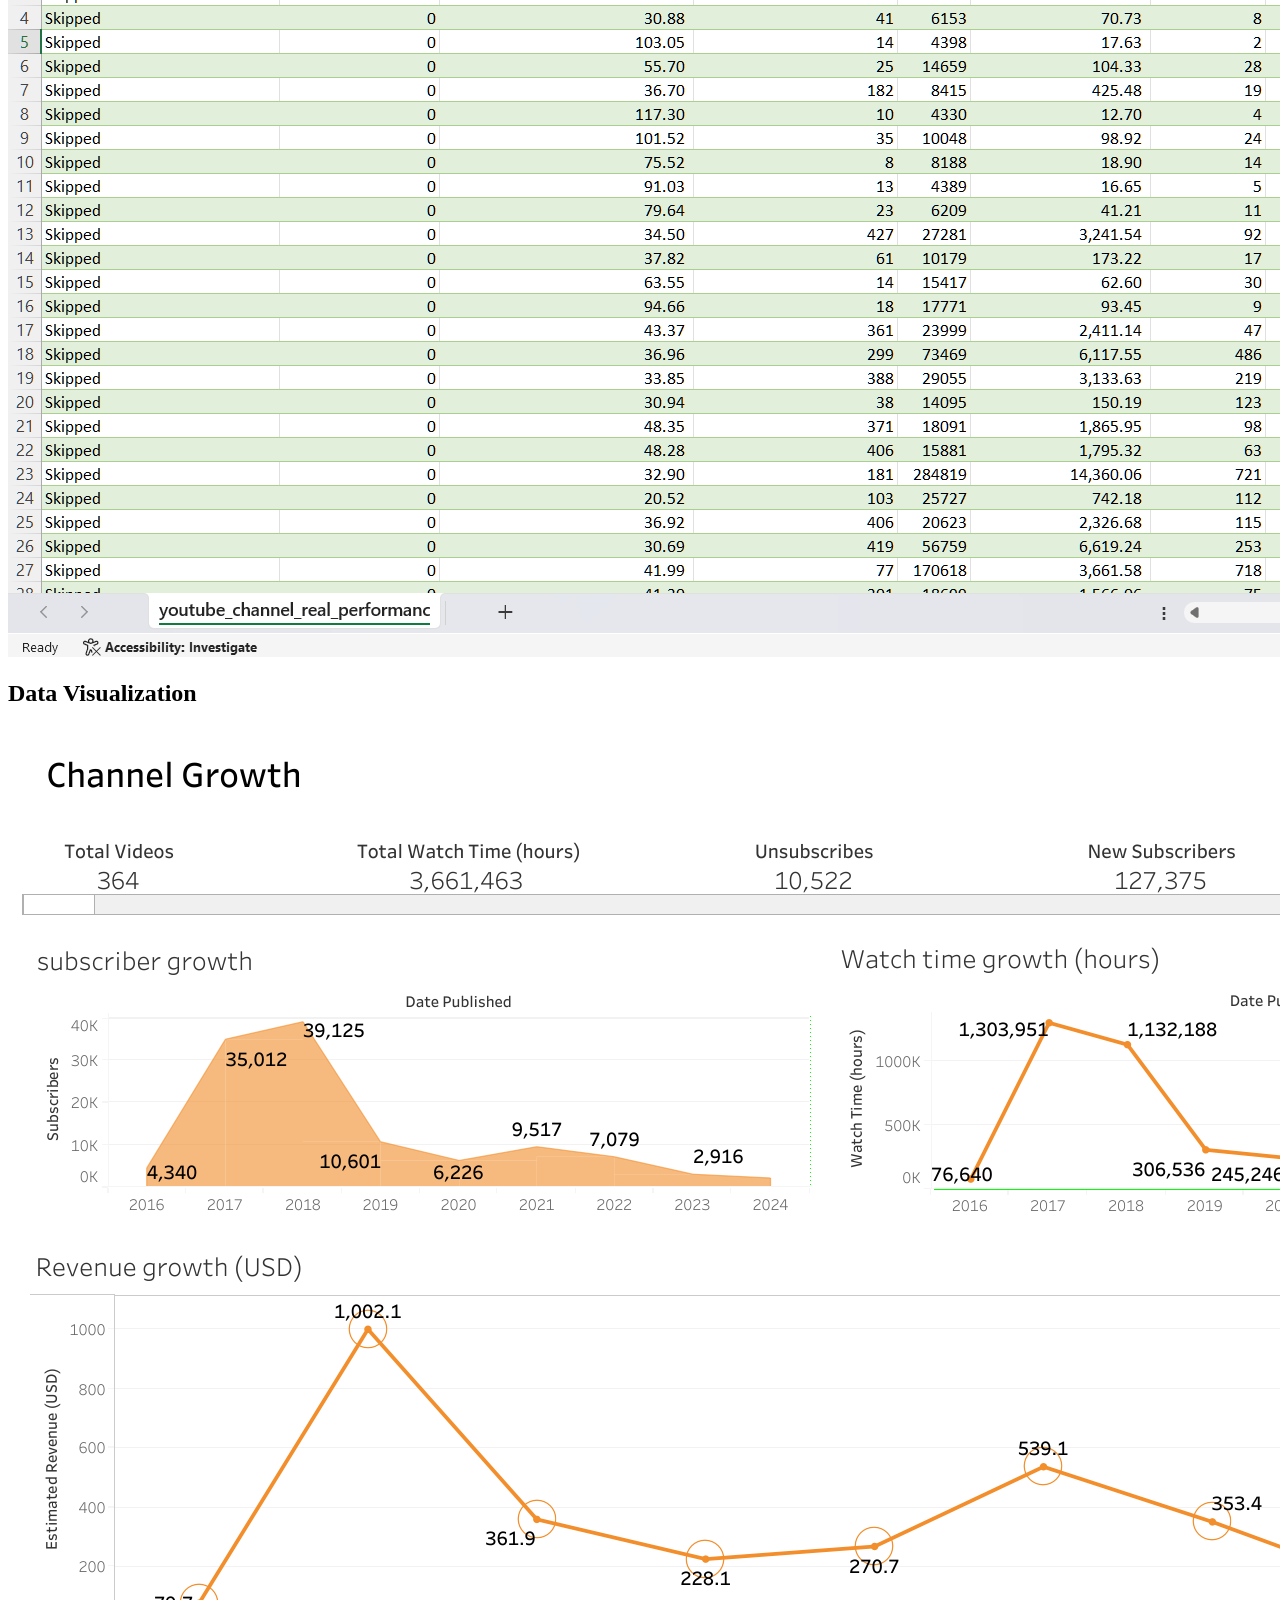
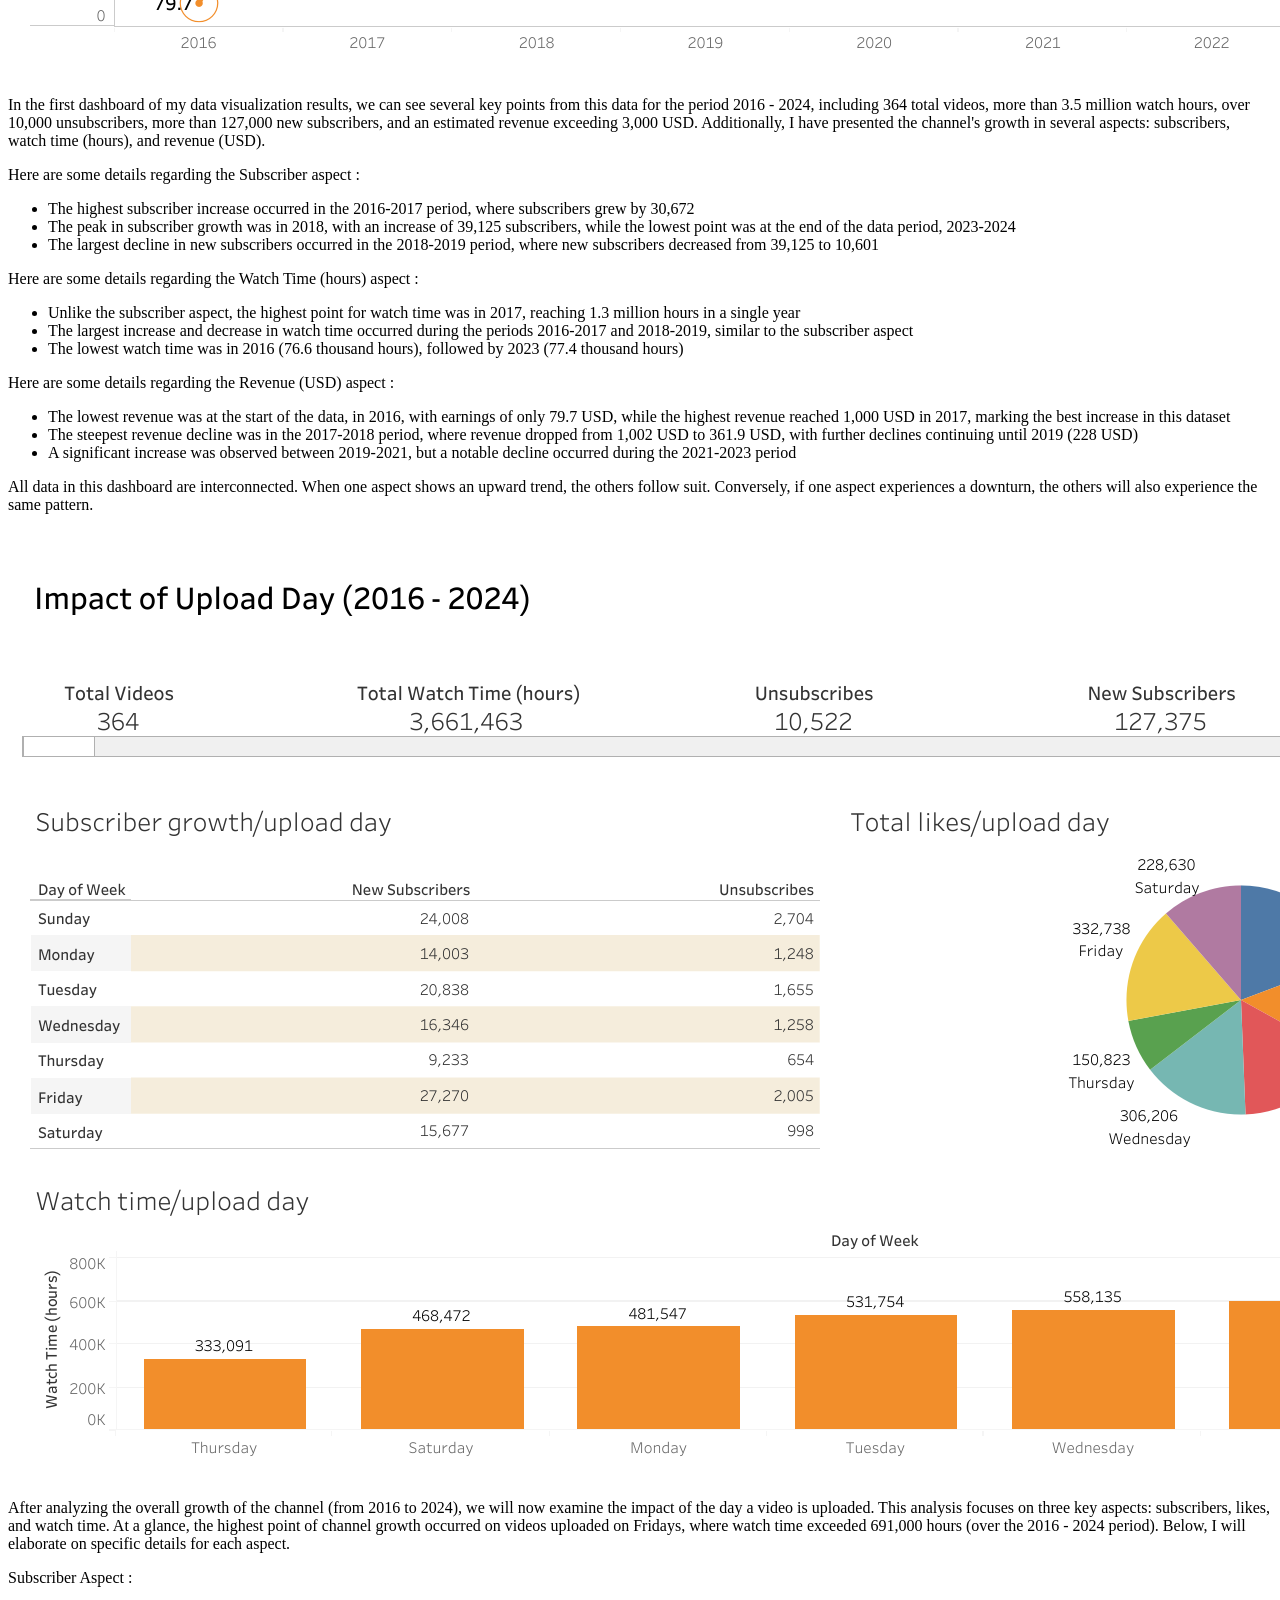
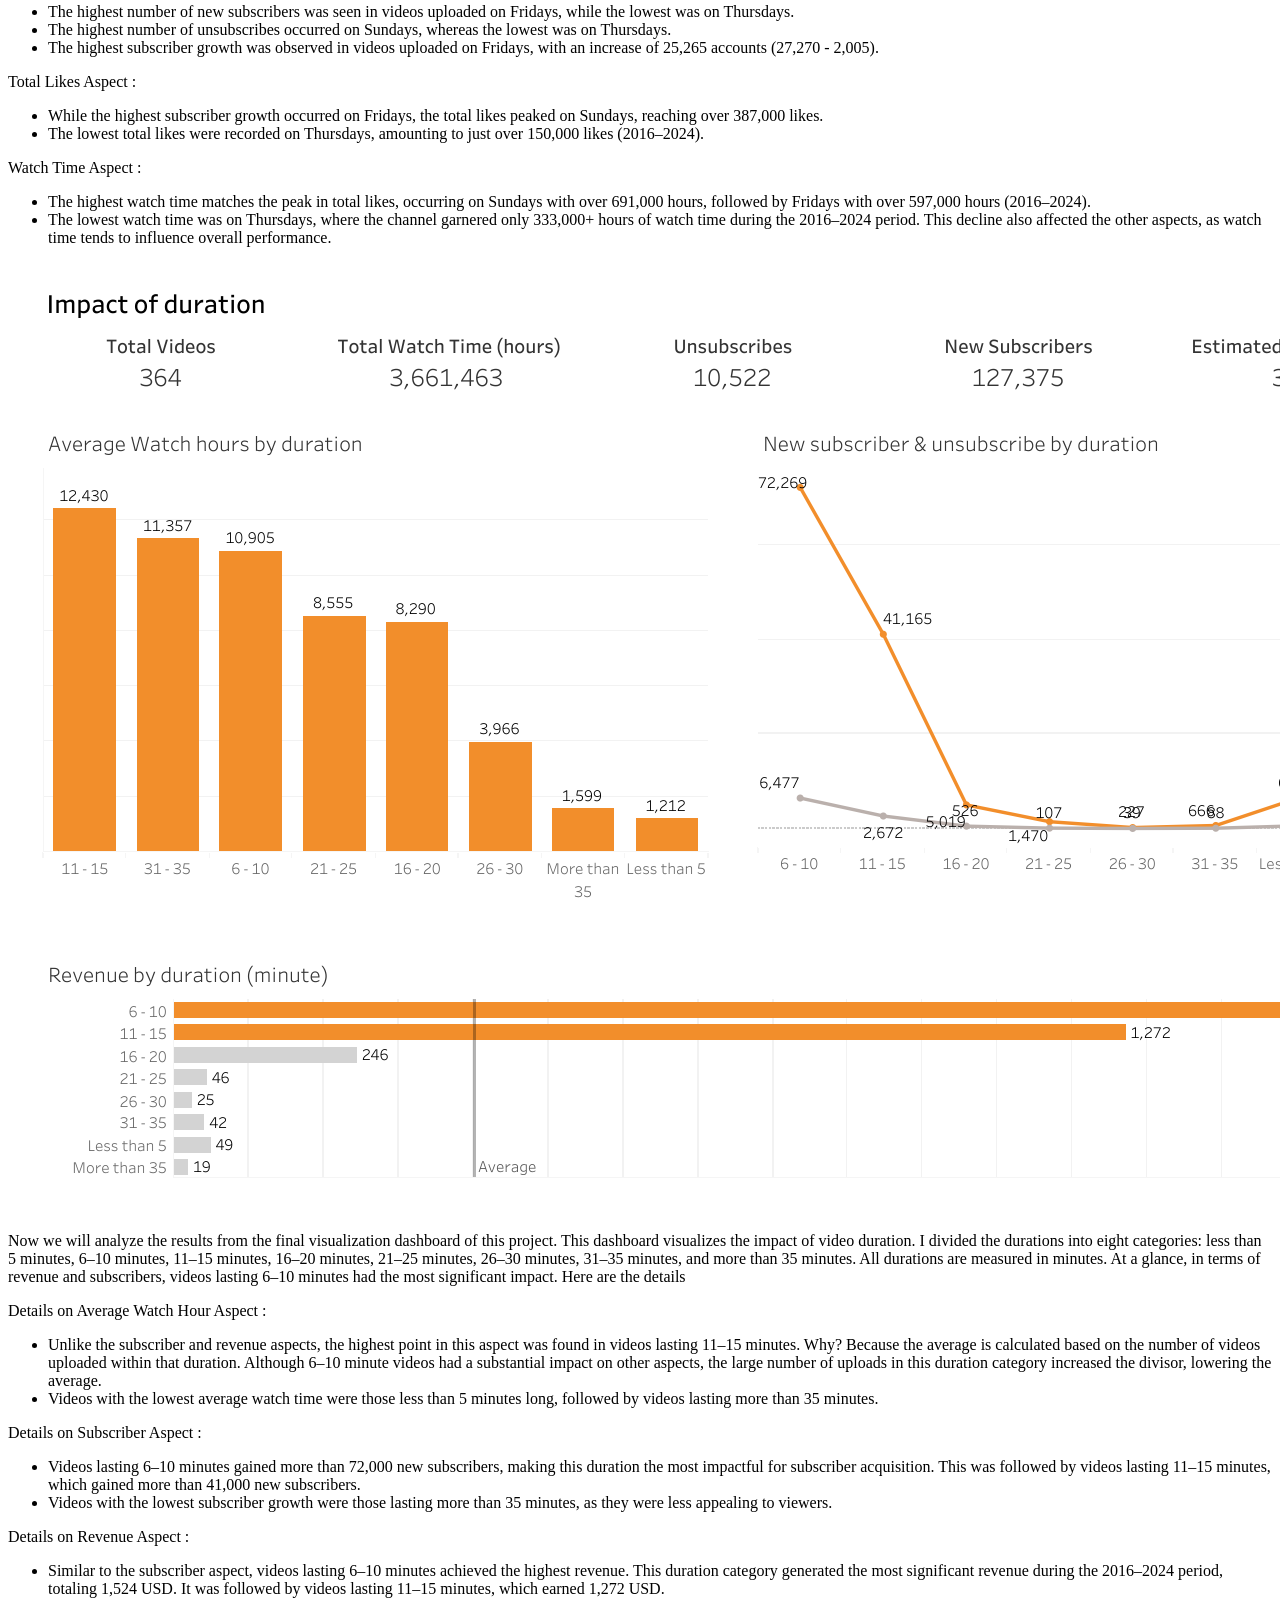
==== commit 7e9f0ae1: "Update project.html" ====
--- a/html/project.html
+++ b/html/project.html
@@ -4,7 +4,7 @@
     <meta charset="UTF-8">
     <meta name="viewport" content="width=device-width, initial-scale=1.0">
     <title>Data Analysis Layout</title>
-    <link rel="stylesheet" href="/css/project.css">
+    <link rel="stylesheet" href="./css/project.css">
 </head>
 <body>
     <main>
@@ -248,4 +248,4 @@
     <script src="../Javascript/js.js"></script>
 
 </body>
-</html>+</html>
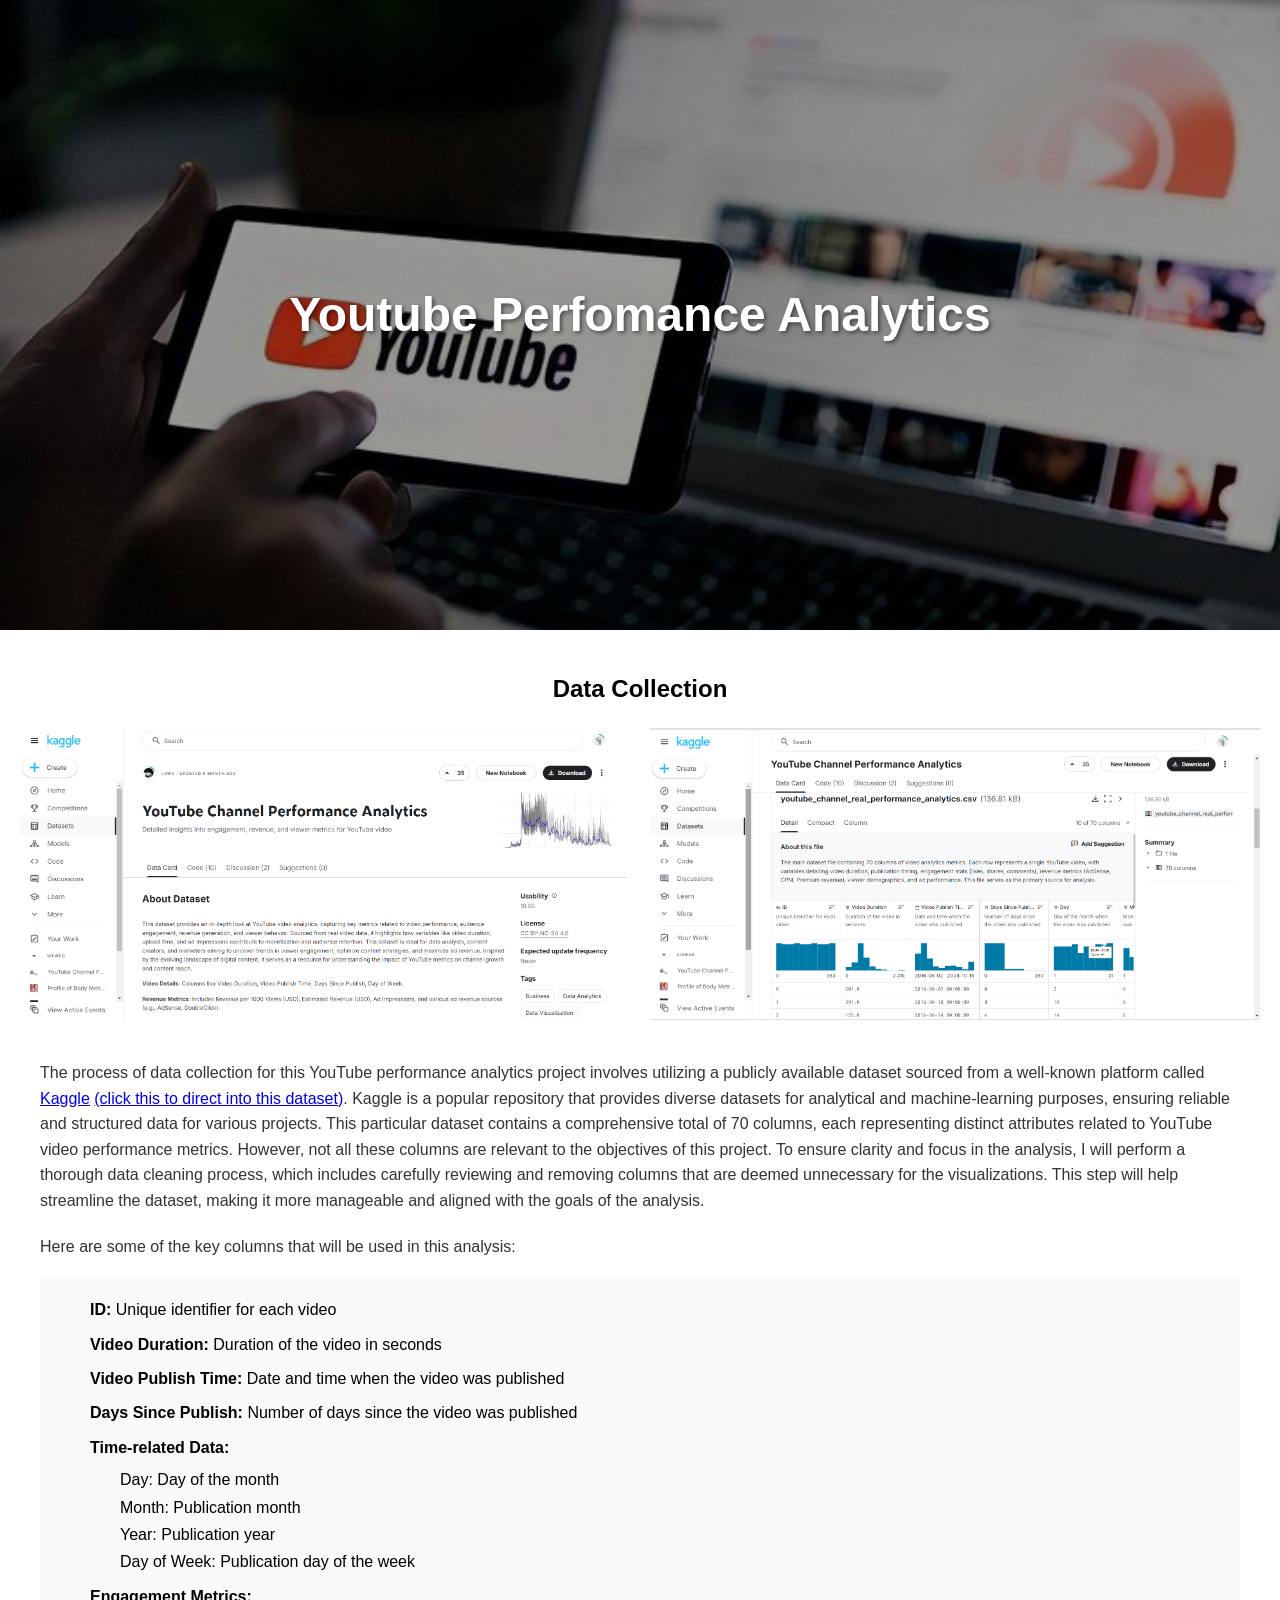
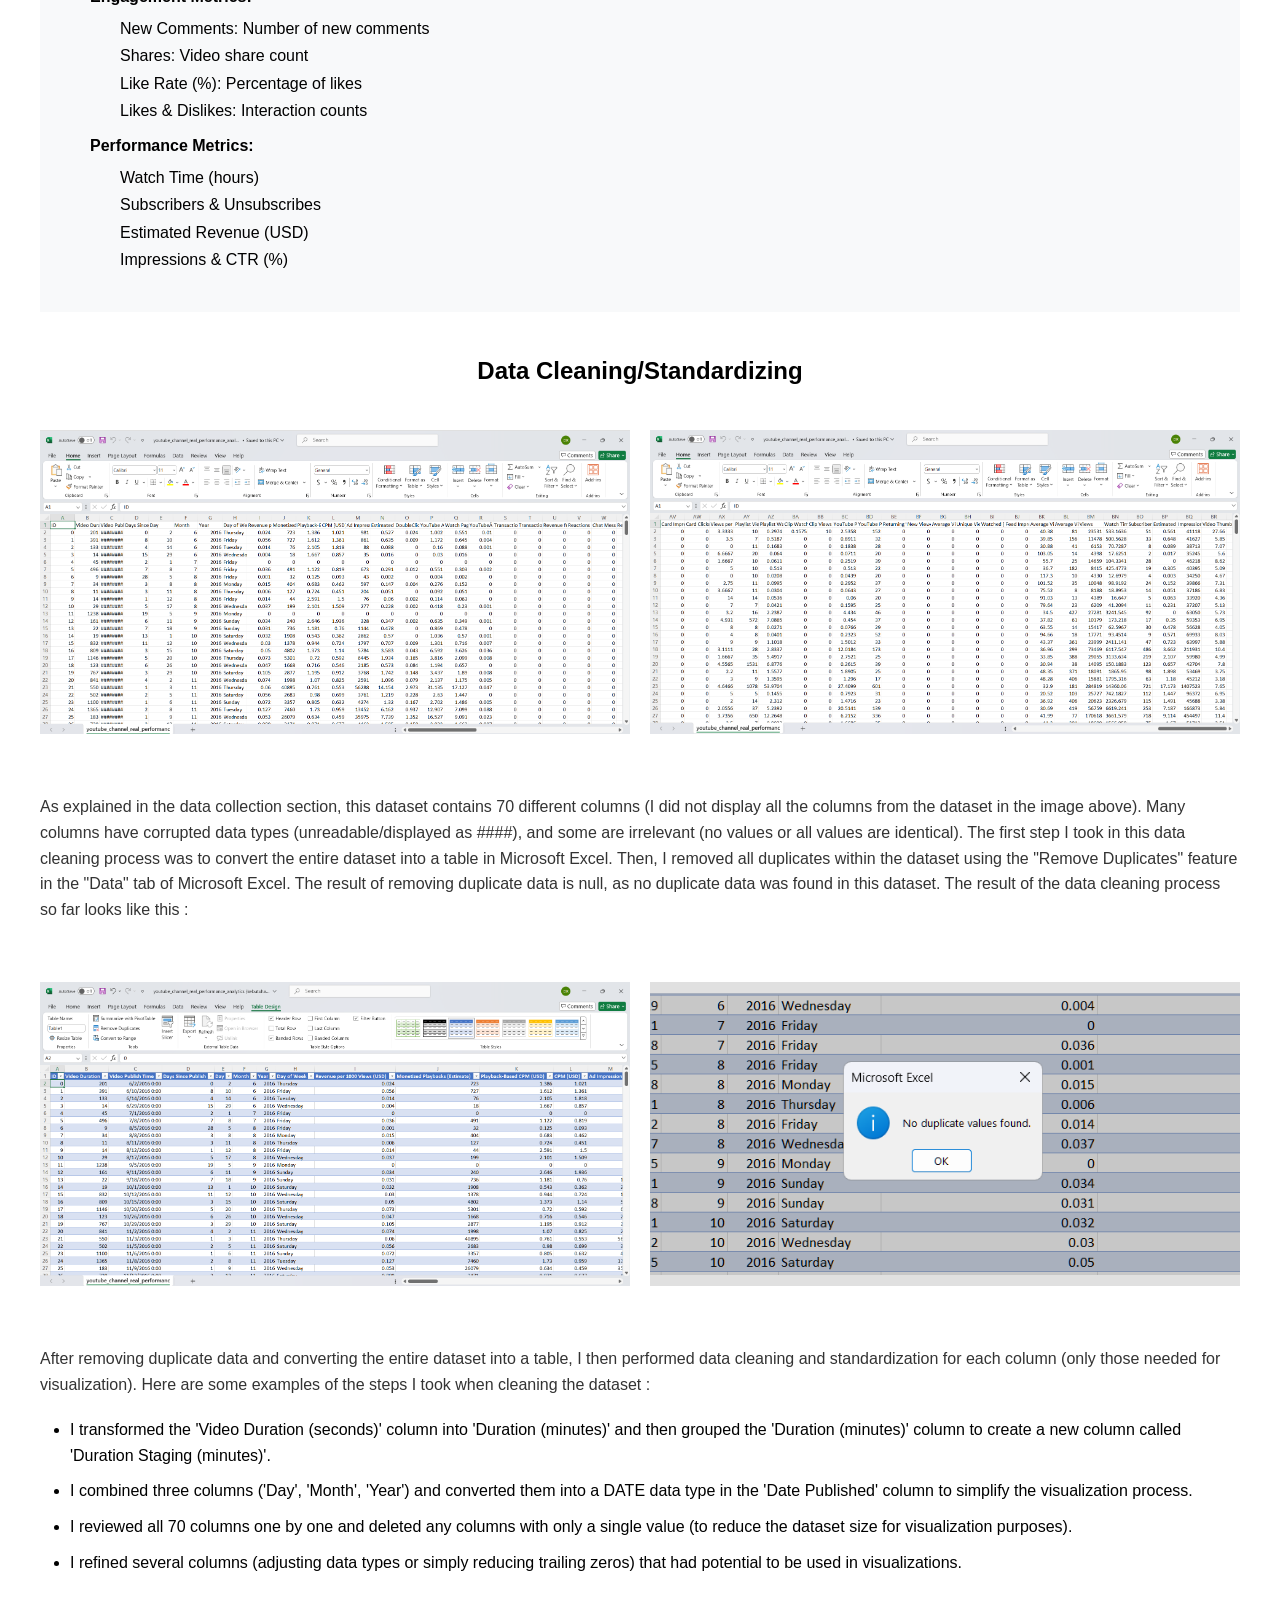
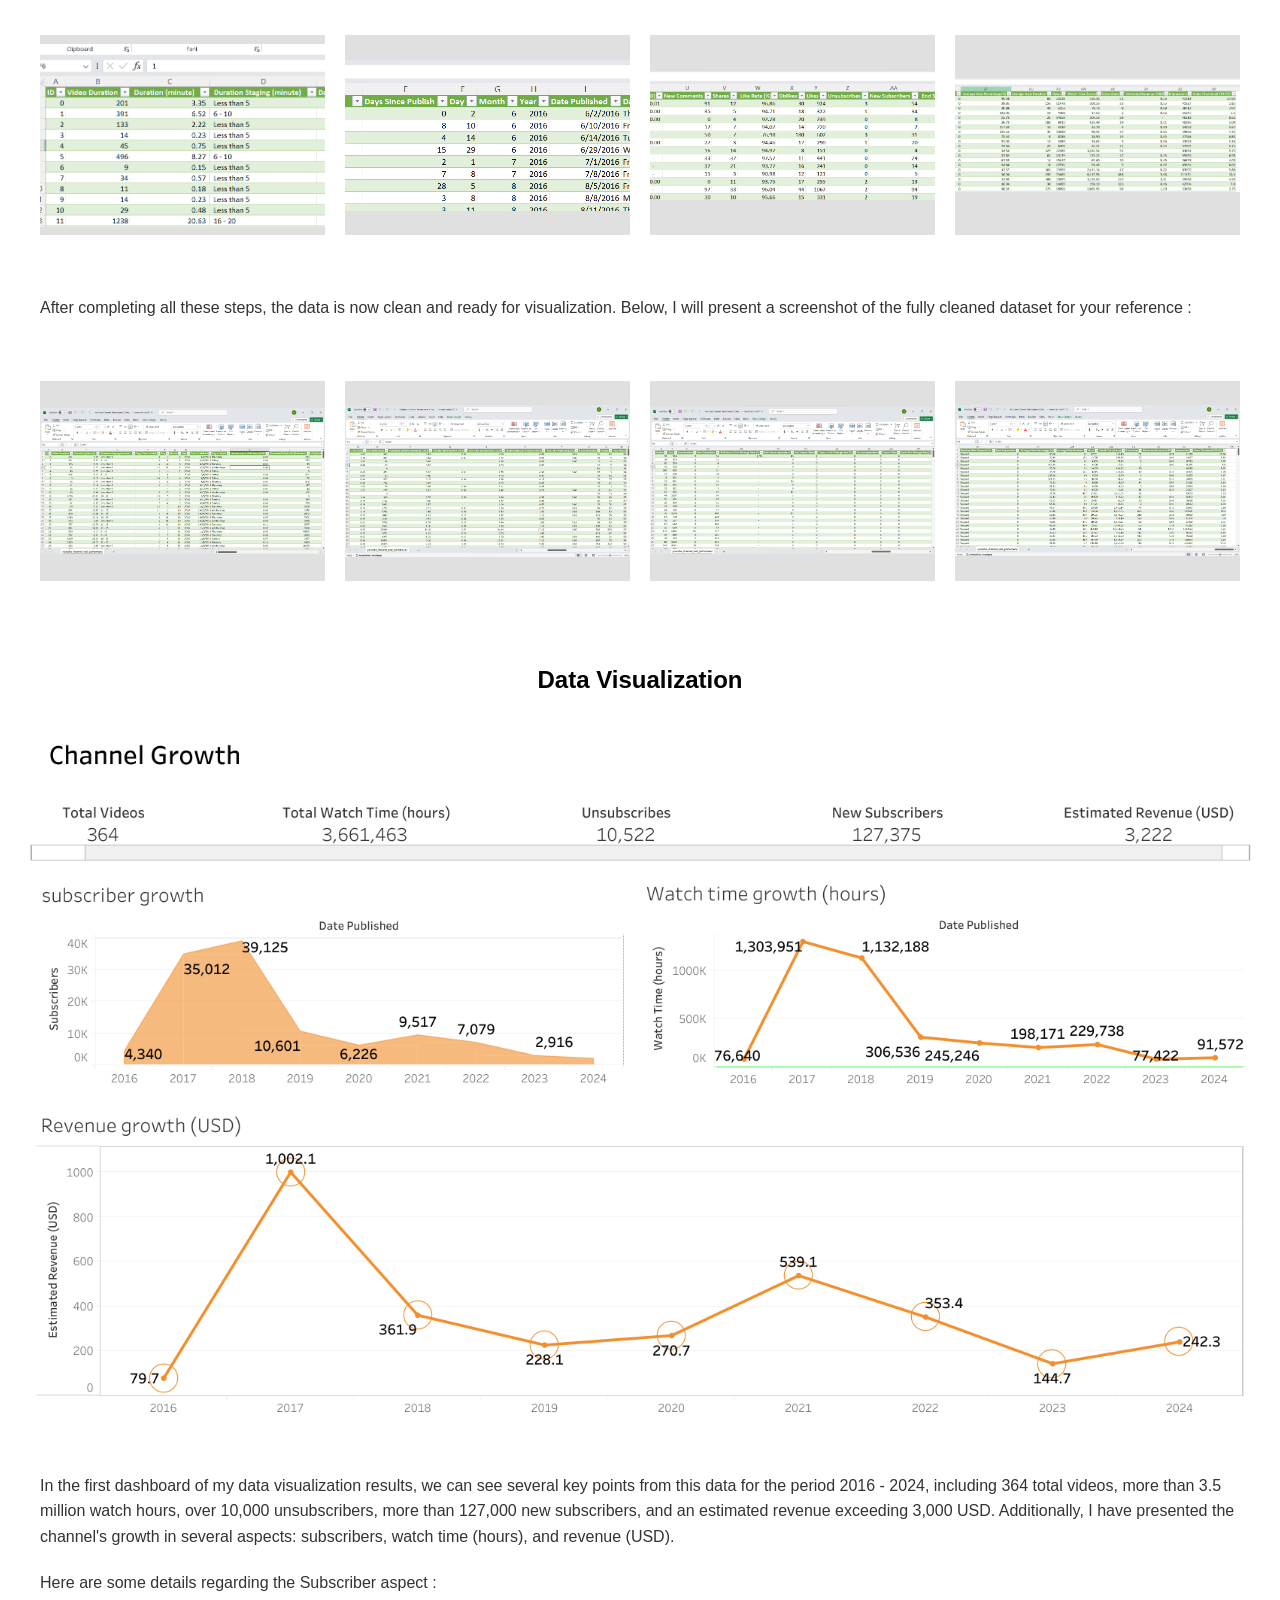
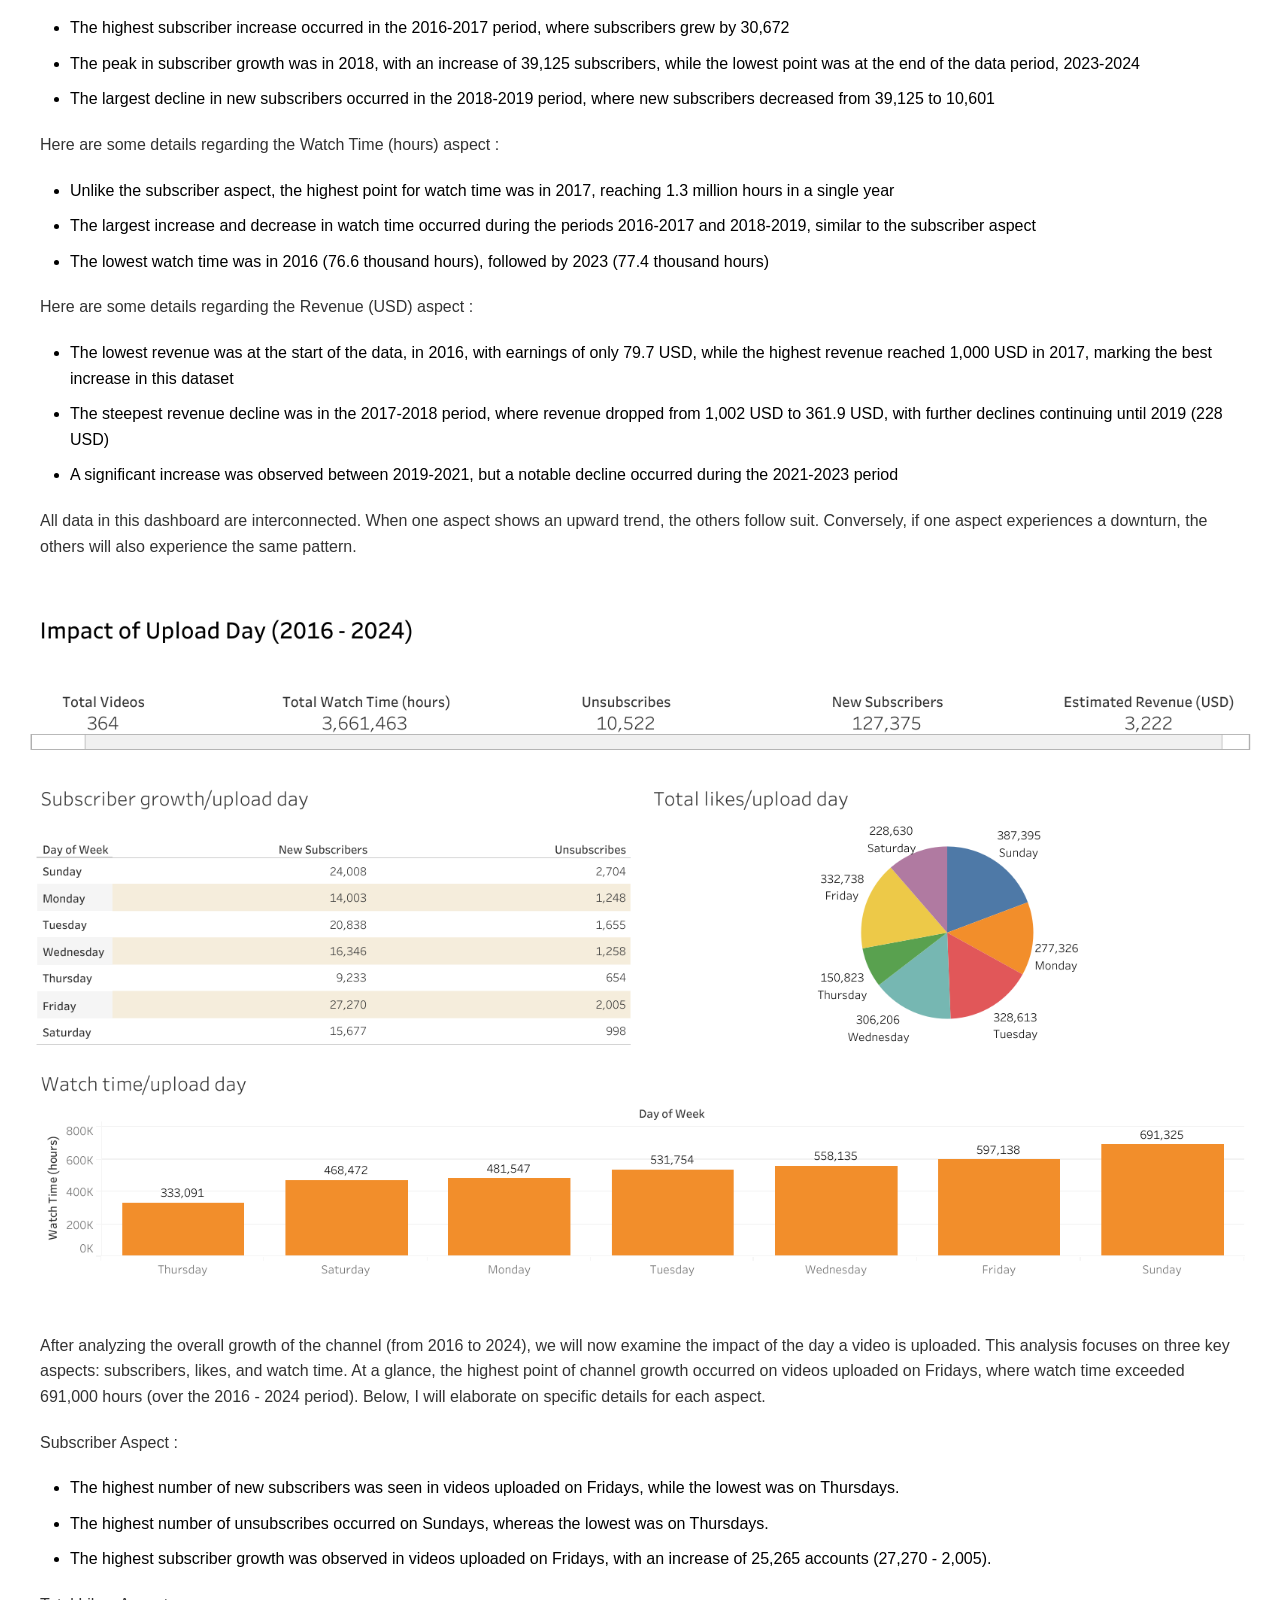
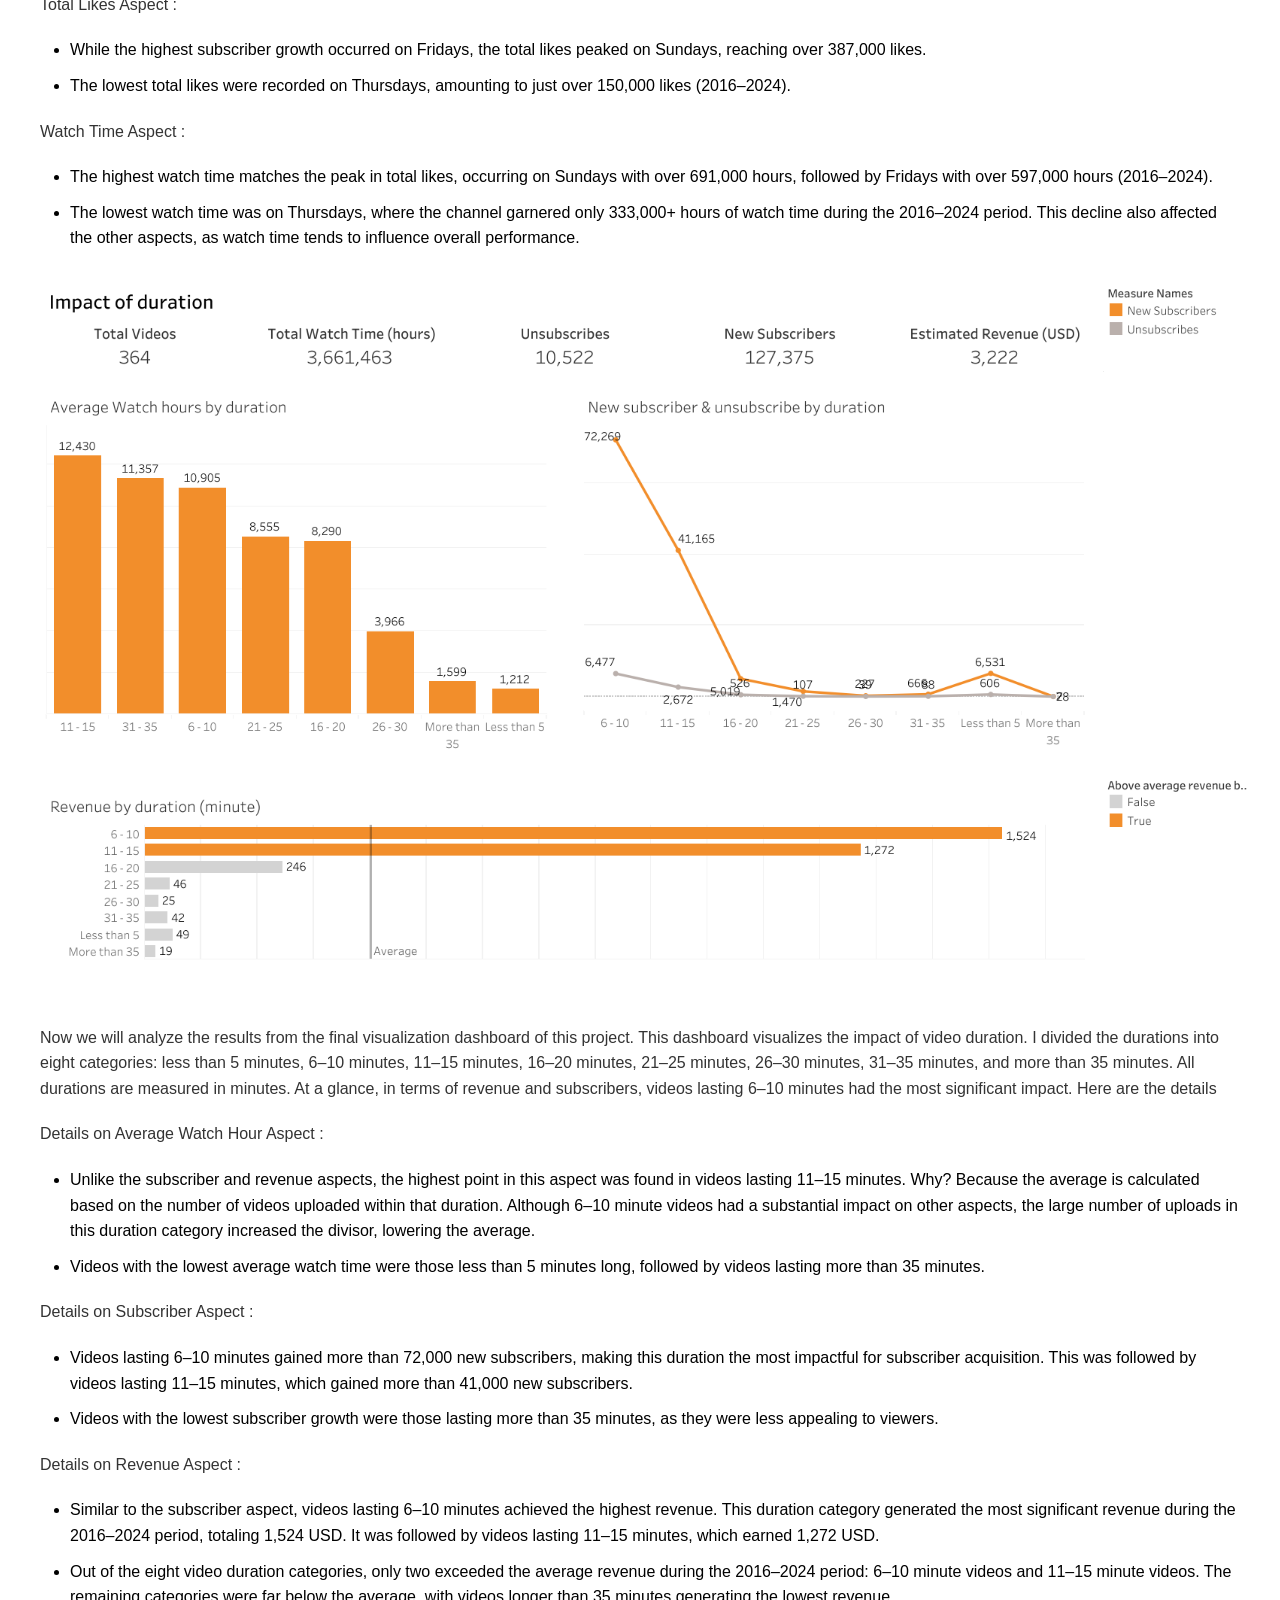
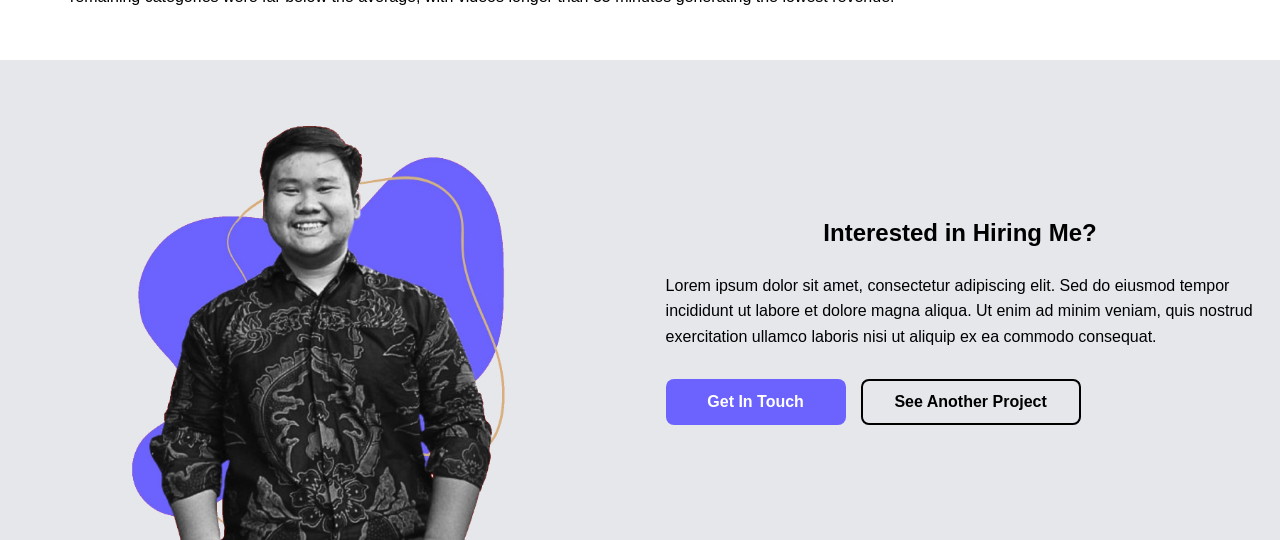
==== commit c62a7e94: "Update project.html" ====
--- a/html/project.html
+++ b/html/project.html
@@ -4,7 +4,7 @@
     <meta charset="UTF-8">
     <meta name="viewport" content="width=device-width, initial-scale=1.0">
     <title>Data Analysis Layout</title>
-    <link rel="stylesheet" href="./css/project.css">
+    <link rel="stylesheet" href="./../css/project.css">
 </head>
 <body>
     <main>
--- a/css/project.css
+++ b/css/project.css
@@ -0,0 +1,317 @@
+* {
+    margin: 0;
+    padding: 0;
+    box-sizing: border-box;
+}
+
+body {
+    font-family: Arial, sans-serif;
+    line-height: 1.6;
+    overflow-x: hidden;
+    width: 100%;
+}
+
+main {
+    max-width: 100%;
+    margin: 0 auto;
+    padding: 0;
+}
+
+/* Responsive Image Placeholders */
+.image-placeholder {
+    background-color: #e0e0e0;
+    width: 100%;
+    height: auto;
+    min-height: 200px;
+    display: flex;
+    align-items: center;
+    justify-content: center;
+    margin-bottom: 20px;
+    overflow: hidden;
+}
+
+.image-placeholder img {
+    max-width: 100%;
+    max-height: 100%;
+    object-fit: contain;
+    width: auto;
+    height: auto;
+}
+
+/* Hero Section */
+.hero {
+    width: 100%;
+    min-height: 70vh;
+    background-image: url("../assets/portofolio-youtube/banner\ 2.jpg");
+    background-size: cover;
+    background-position: center;
+    background-repeat: no-repeat;
+    position: relative;
+    display: flex;
+    align-items: center;
+    justify-content: center;
+}
+
+.hero::before {
+    content: '';
+    position: absolute;
+    top: 0;
+    left: 0;
+    width: 100%;
+    height: 100%;
+    background-color: rgba(0, 0, 0, 0.4);
+}
+
+.image-placeholder-judul {
+    text-align: center;
+    position: relative;
+    z-index: 1;
+    padding: 0 20px;
+}
+
+.image-placeholder-judul h1 {
+    color: white;
+    font-size: clamp(1.5rem, 5vw, 3rem);
+    text-shadow: 2px 2px 4px rgba(0, 0, 0, 0.5);
+    word-wrap: break-word;
+}
+
+/* Grid Containers */
+.grid-container,
+.grid-container-data-cleaning,
+.grid-container-data-visualization {
+    display: grid;
+    grid-template-columns: repeat(auto-fit, minmax(250px, 1fr));
+    gap: 20px;
+    width: 100%;
+    padding: 0 20px;
+    margin: 20px 0;
+}
+
+/* Text Content */
+.data-acquisition .text-content
+{
+    margin-left: 20px;
+    margin-right: 20px;
+}
+.data-visualization .text-content
+{
+    margin-left: 20px;
+    margin-right: 20px;
+}
+.text-content,
+.text-content-data-cleaning,
+.data-visualization .text-content {
+    padding: 0 20px;
+    max-width: 100%;
+}
+
+.text-content p,
+.text-content-data-cleaning p,
+.data-visualization .text-content p {
+    margin-bottom: 20px;
+    color: #333;
+    line-height: 1.6;
+    font-size: clamp(0.9rem, 2vw, 1rem);
+}
+
+.text-content ul,
+.text-content-data-cleaning ul,
+.data-visualization .text-content ul {
+    margin-left: 30px;
+    margin-bottom: 20px;
+}
+
+.text-content ul li,
+.text-content-data-cleaning ul li,
+.data-visualization .text-content ul li {
+    margin-bottom: 10px;
+    line-height: 1.6;
+}
+
+.text-content ul ul,
+.text-content-data-cleaning ul ul,
+.data-visualization .text-content ul ul {
+    margin-top: 10px;
+    margin-bottom: 0;
+}
+
+.text-content ul ul li,
+.text-content-data-cleaning ul ul li,
+.data-visualization .text-content ul ul li {
+    margin-bottom: 5px;
+}
+
+/* Column List */
+.column-list {
+    background-color: #f8f9fa;
+    padding: 20px;
+    margin: 20px 0;
+}
+
+.column-list ul {
+    list-style-type: none;
+    padding: 0;
+}
+
+.column-list ul li {
+    margin-bottom: 12px;
+    line-height: 1.4;
+}
+
+/* Hiring Section */
+.hiring-container {
+    display: flex;
+    flex-wrap: wrap;
+    align-items: center;
+    width: 100%;
+    height: auto;
+}
+
+.hiring{
+    flex: 1 1;
+    max-width: 100%;
+    background-color: #e5e7eb;
+    margin-top: 50px;
+}
+
+.image-placeholder-hiring
+{
+    width: 50%;
+    display: flex;
+    justify-content: center;
+}
+
+.image-placeholder-hiring img
+{
+    width: 60%;
+    height: auto;
+}
+
+.hiring-content {
+    flex: 1 1;
+    margin-right: 2%;
+    margin-left: 2%;
+    text-align: left;
+
+}
+/* hiring end */
+
+/* Buttons */
+.button-container {
+    display: flex;
+    flex-wrap: wrap;
+    gap: 15px;
+    margin-top: 30px;
+}
+
+.primary-btn, 
+.secondary-btn {
+    flex: 1 1;
+    padding: 12px 30px;
+    border: none;
+    border-radius: 8px;
+    cursor: pointer;
+    font-weight: 600;
+    font-size: 16px;
+    transition: all 0.3s ease;
+}
+
+.primary-btn {
+    background-color: #6C63FF;
+    color: white;
+    max-width: 180px;
+}
+
+.secondary-btn {
+    background-color: #e5e7eb;
+    color: black;
+    border: 2px solid black;
+    max-width: 220px;
+}
+
+.primary-btn:hover {
+    background-color: #5650d8;
+}
+
+.secondary-btn:hover {
+    background-color: #f5f5f5;
+}
+
+/* Responsive Typography and Layout */
+@media (max-width: 768px) {
+    .grid-container,
+    .grid-container-data-cleaning,
+    .grid-container-data-visualization {
+        grid-template-columns: 1fr;
+    }
+
+    .hero {
+        min-height: 50vh;
+    }
+
+    .hiring-container {
+        flex-direction: column;
+        text-align: center;
+    }
+
+    .hiring-content {
+        text-align: center;
+    }
+
+    .hiring-content p 
+    {
+        margin-left: 20px;
+        margin-right: 20px;
+    }
+
+    .image-placeholder-hiring
+    {
+        width: 100%;
+        height: auto;
+    }
+
+    .button-container {
+        flex-direction: column;
+        align-items: center;
+        margin-bottom: 20px;
+    }
+
+    .primary-btn, 
+    .secondary-btn {
+        width: 100%;
+        max-width: 250px;
+    }
+
+    .text-content-data-cleaning, .data-visualization .text-content
+    {
+        margin: 0;
+    }
+}
+
+/* Specific Section Adjustments */
+.cleaning-container {
+    display: flex;
+    flex-direction: column;
+    gap: 20px;
+    width: 100%;
+    padding: 0 20px;
+}
+
+h2 {
+    text-align: center;
+    margin: 40px 0 20px;
+    font-size: clamp(20px, 4vw, 24px);
+}
+
+/* Additional Responsiveness Improvements */
+img {
+    max-width: 100%;
+    height: auto;
+}
+
+/* Ensure proper scaling and readability */
+* {
+    -webkit-text-size-adjust: 100%;
+    -ms-text-size-adjust: 100%;
+}
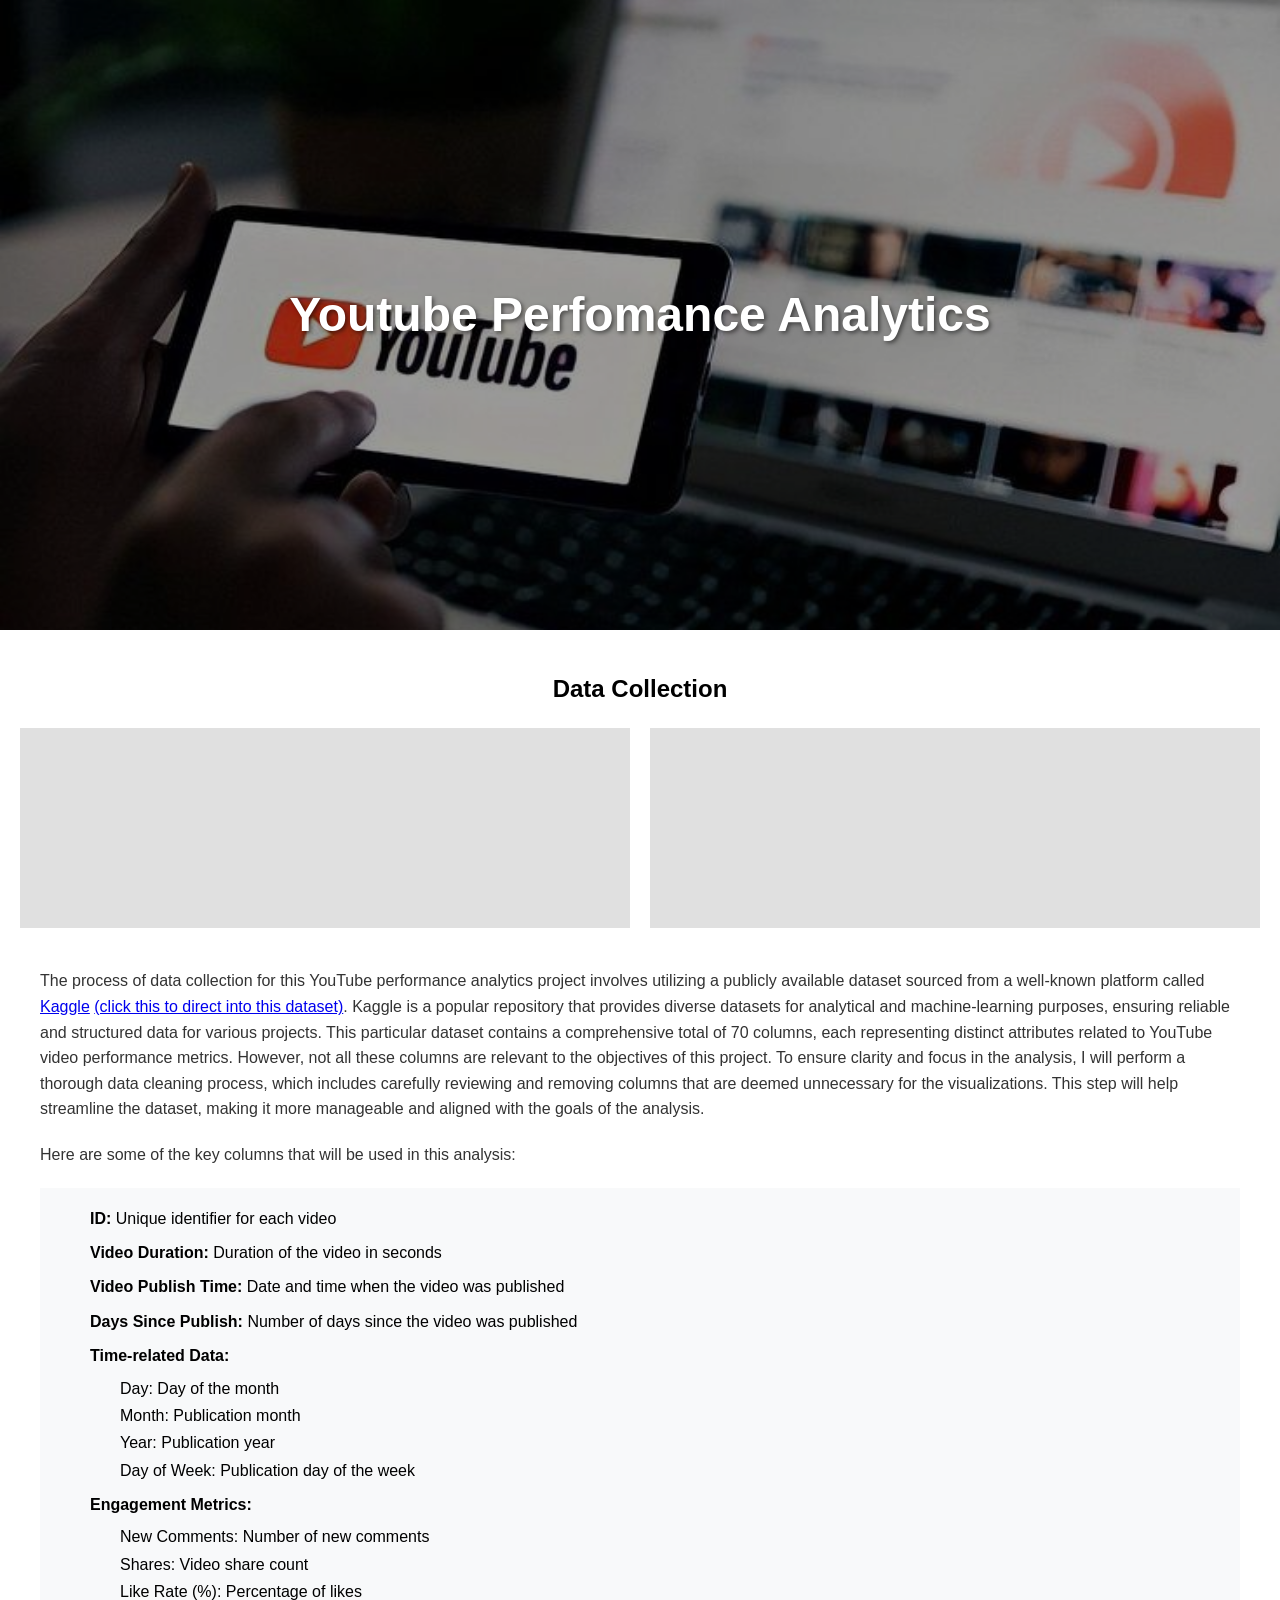
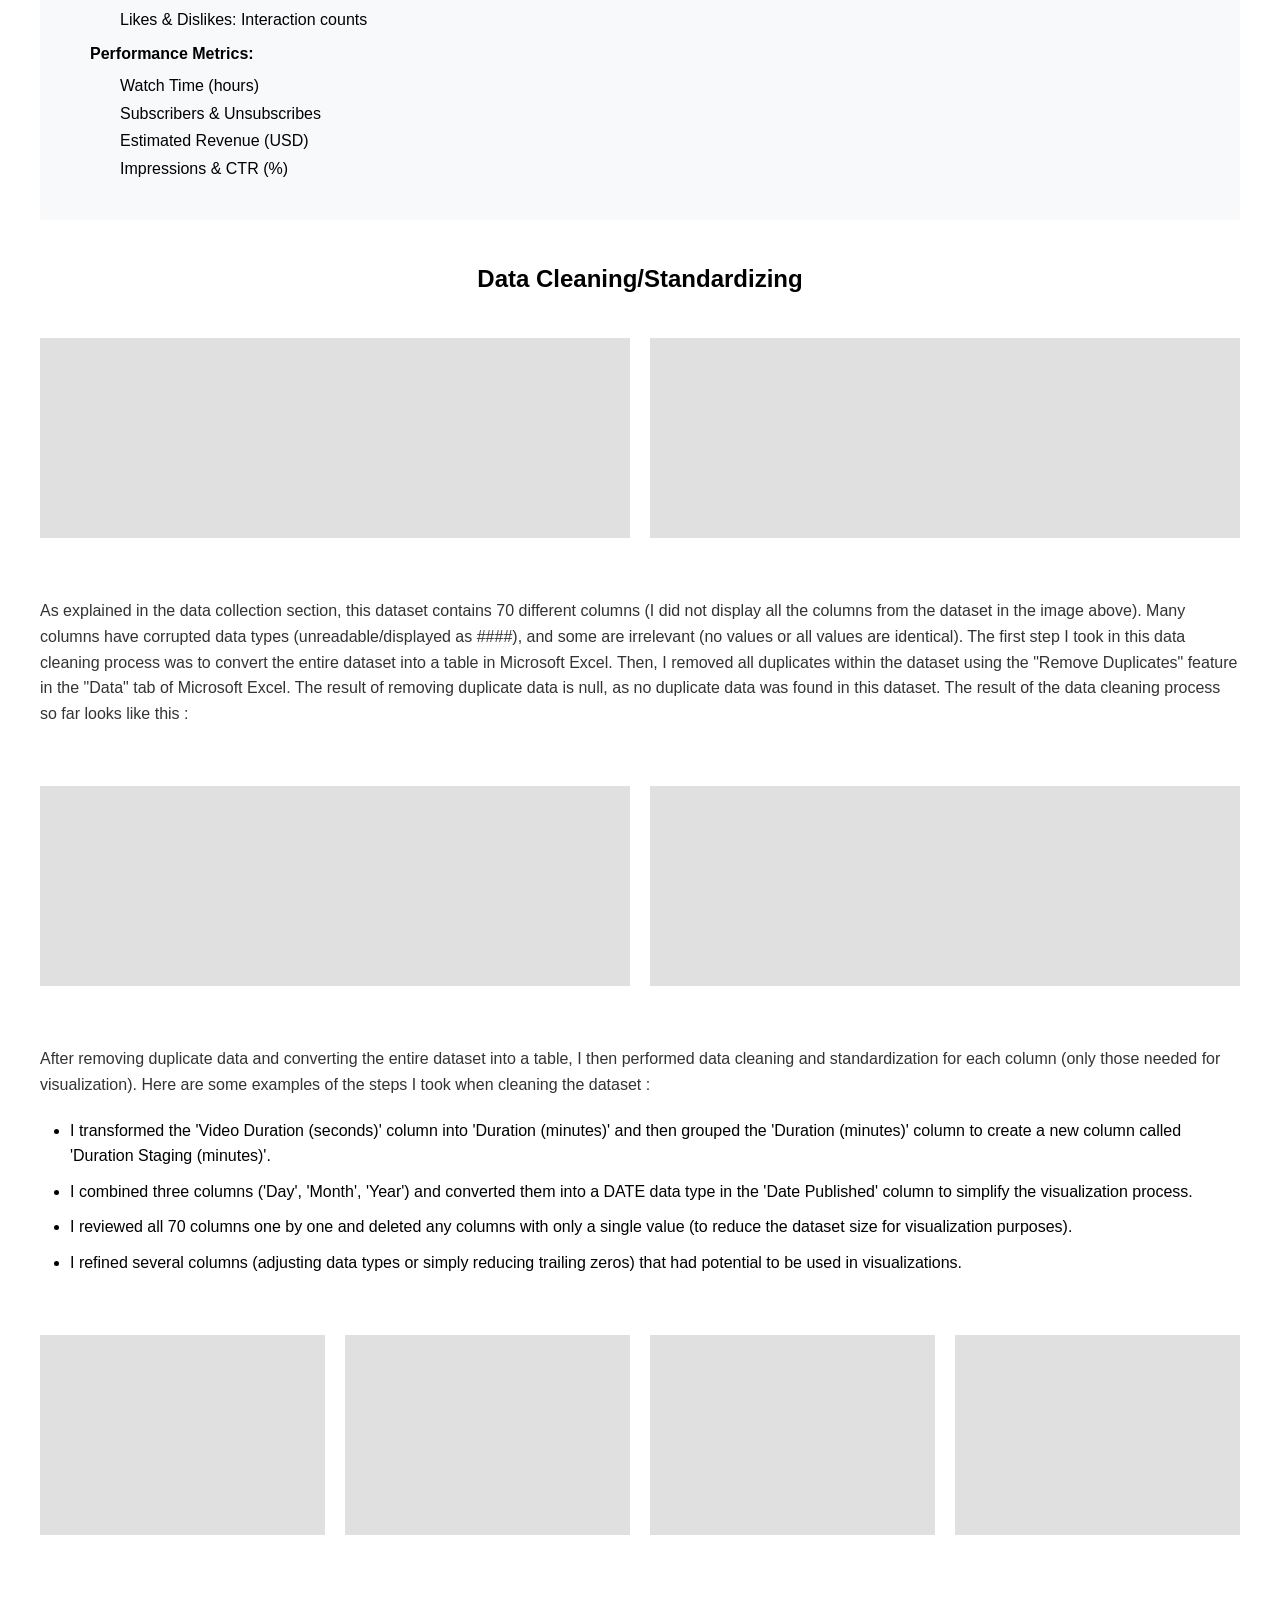
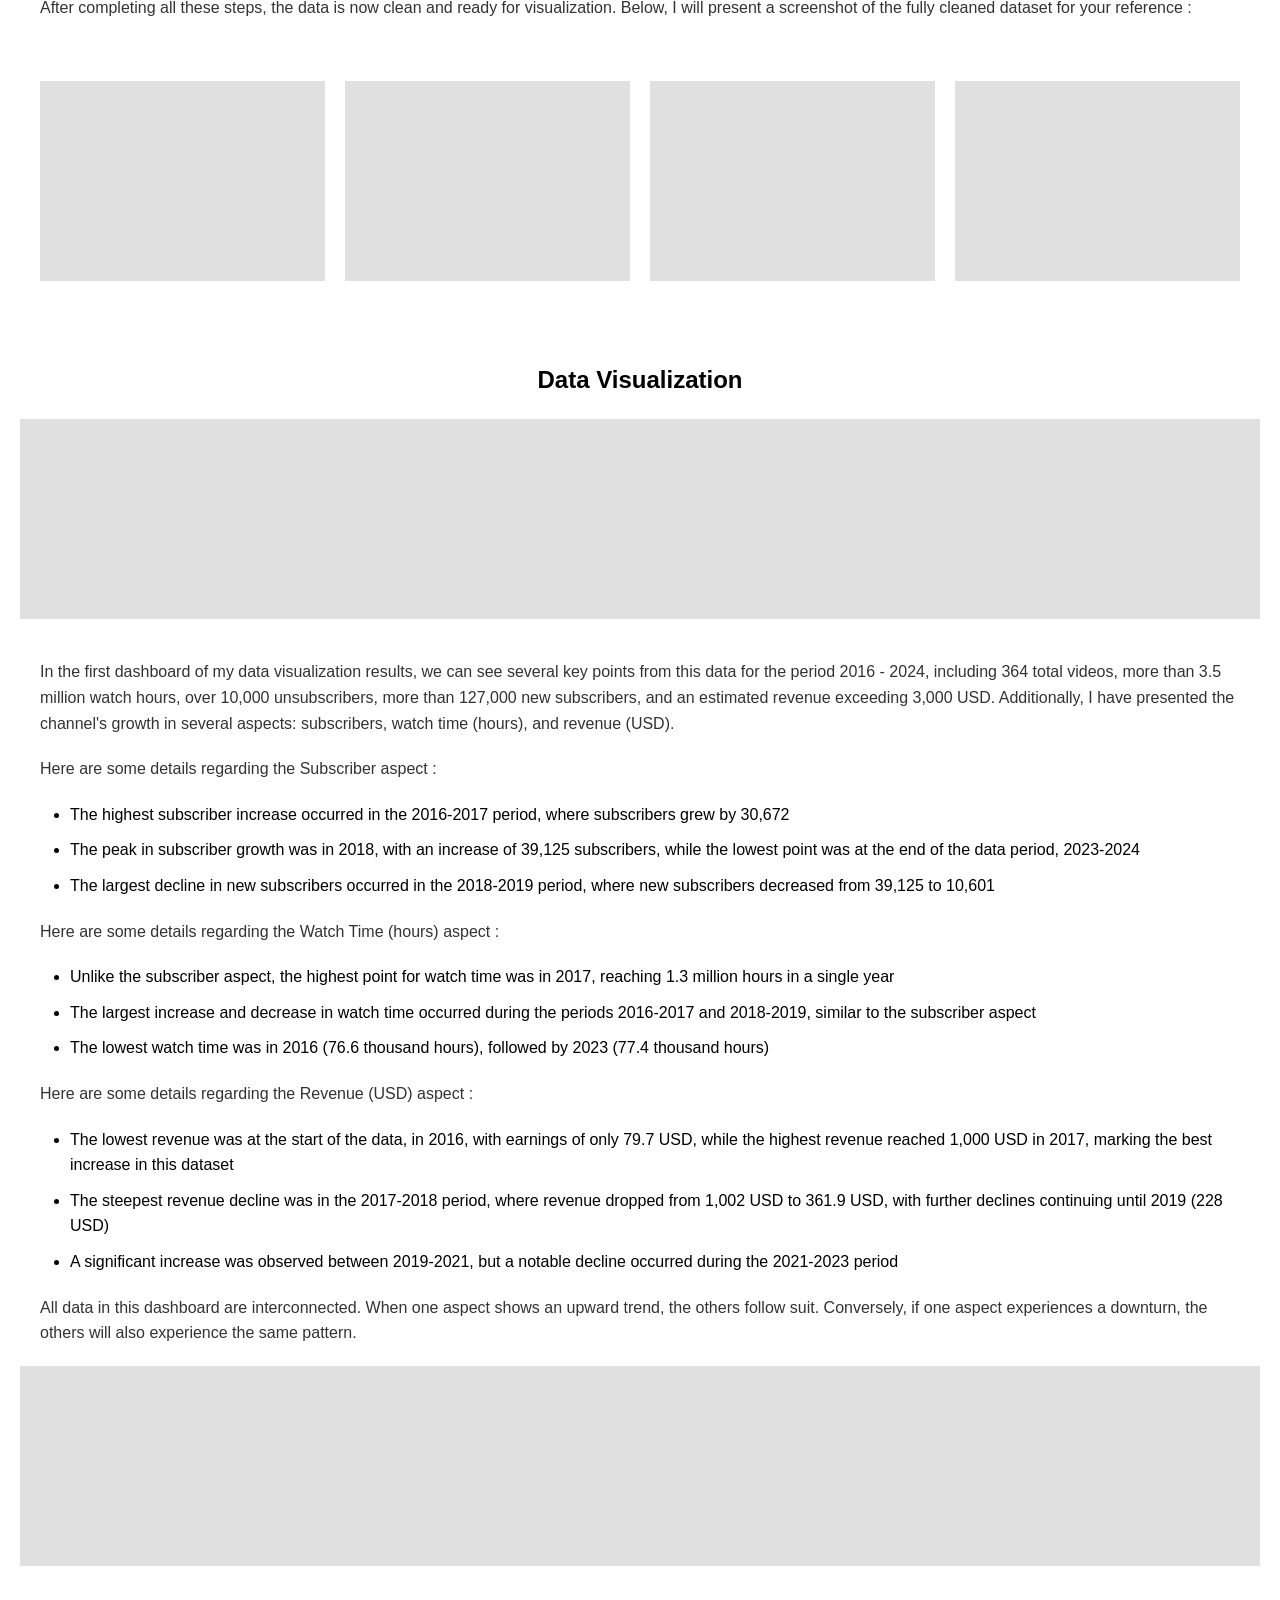
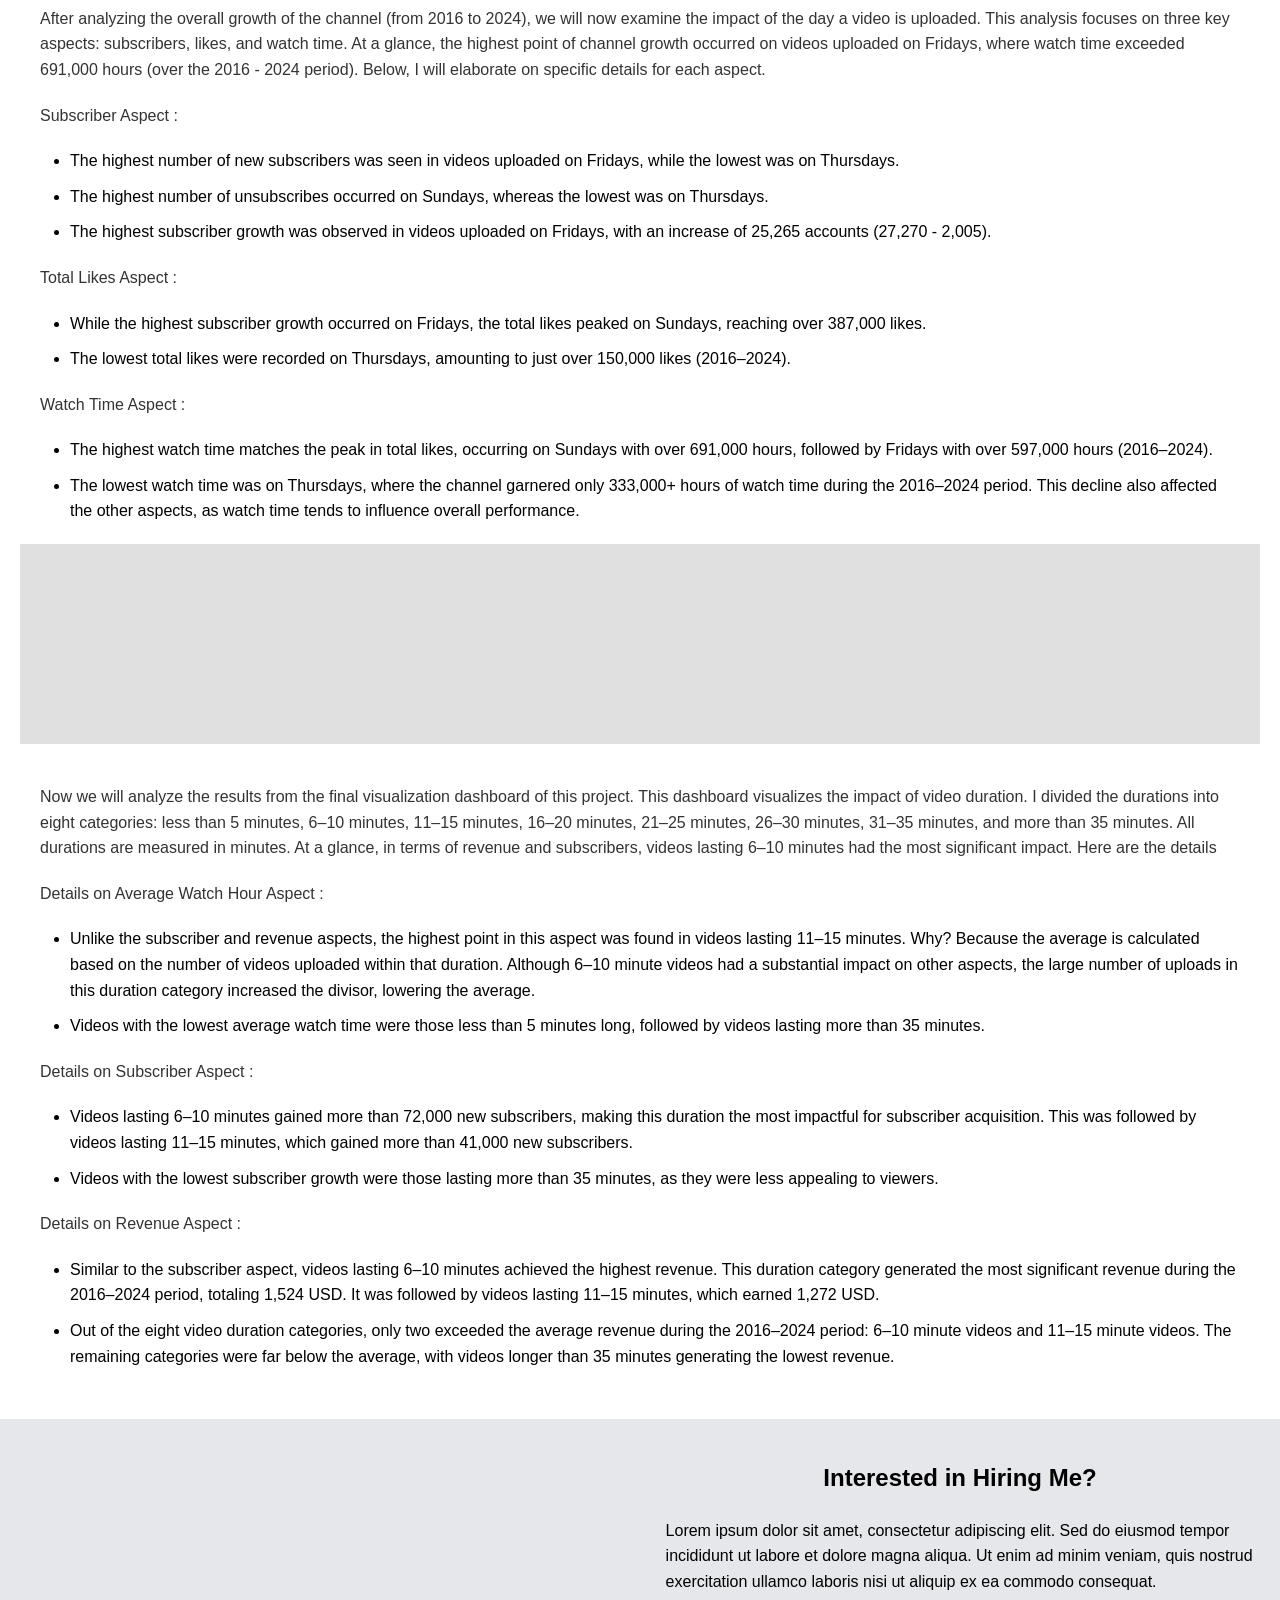
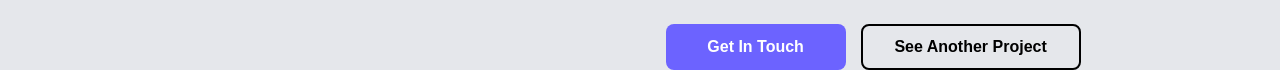
==== commit 70017308: "Update project.html" ====
--- a/html/project.html
+++ b/html/project.html
@@ -4,7 +4,7 @@
     <meta charset="UTF-8">
     <meta name="viewport" content="width=device-width, initial-scale=1.0">
     <title>Data Analysis Layout</title>
-    <link rel="stylesheet" href="./../css/project.css">
+    <link rel="stylesheet" href="../css/project.css">
 </head>
 <body>
     <main>
@@ -17,8 +17,8 @@
         <section class="data-acquisition">
             <h2>Data Collection</h2>
             <div class="grid-container">
-                <div class="image-placeholder"><img src="/assets/portofolio-youtube/data-collection-1.png" alt=""></div>
-                <div class="image-placeholder"><img src="/assets/portofolio-youtube/data-collection-2.png" alt=""></div>
+                <div class="image-placeholder"><img src="./assets/portofolio-youtube/data-collection-1.png" alt=""></div>
+                <div class="image-placeholder"><img src="./assets/portofolio-youtube/data-collection-2.png" alt=""></div>
             </div>
             <div class="text-content">
                 <p>The process of data collection for this YouTube performance analytics project involves utilizing a publicly available dataset sourced from a 
@@ -69,8 +69,8 @@
             <div class="cleaning-container">
 
                 <div class="grid-container-data-cleaning">
-                    <div class="image-placeholder"><img src="/assets/portofolio-youtube/data-cleaning-1.png" alt=""></div>
-                    <div class="image-placeholder"><img src="/assets/portofolio-youtube/data-cleaning-2.png" alt=""></div>
+                    <div class="image-placeholder"><img src="./assets/portofolio-youtube/data-cleaning-1.png" alt=""></div>
+                    <div class="image-placeholder"><img src="./assets/portofolio-youtube/data-cleaning-2.png" alt=""></div>
                 </div>
                 <div class="text-content">
                     <p>As explained in the data collection section, this dataset contains 70 different columns (I did not display all the columns from the dataset in the image above). Many columns 
@@ -83,8 +83,8 @@
                 </div>
 
                 <div class="grid-container-data-cleaning">
-                    <div class="image-placeholder"><img src="/assets/portofolio-youtube/data-cleaning-3.png" alt=""></div>
-                    <div class="image-placeholder"><img src="/assets/portofolio-youtube/data-cleaning-4.png" alt=""></div>
+                    <div class="image-placeholder"><img src="./assets/portofolio-youtube/data-cleaning-3.png" alt=""></div>
+                    <div class="image-placeholder"><img src="./assets/portofolio-youtube/data-cleaning-4.png" alt=""></div>
                 </div>
                 <div class="text-content-data-cleaning">
                     <p>After removing duplicate data and converting the entire dataset into a table, I then performed data cleaning and standardization for each column (only those needed for visualization). Here are some examples of the steps I took when cleaning the dataset :</p>
@@ -97,10 +97,10 @@
                 </div>
 
                 <div class="grid-container-data-cleaning">
-                    <div class="image-placeholder"><img src="/assets/portofolio-youtube/data-cleaning-5.png" alt=""></div>
-                    <div class="image-placeholder"><img src="/assets/portofolio-youtube/data-cleaning-6.png" alt=""></div>
-                    <div class="image-placeholder"><img src="/assets/portofolio-youtube/data-cleaning-7.png" alt=""></div>
-                    <div class="image-placeholder"><img src="/assets/portofolio-youtube/data-cleaning-8.png" alt=""></div>
+                    <div class="image-placeholder"><img src="./assets/portofolio-youtube/data-cleaning-5.png" alt=""></div>
+                    <div class="image-placeholder"><img src="./assets/portofolio-youtube/data-cleaning-6.png" alt=""></div>
+                    <div class="image-placeholder"><img src="./assets/portofolio-youtube/data-cleaning-7.png" alt=""></div>
+                    <div class="image-placeholder"><img src="./assets/portofolio-youtube/data-cleaning-8.png" alt=""></div>
                 </div>
                 <div class="text-content">
                     <p>After completing all these steps, the data is now clean and ready for visualization. Below, I will present a
@@ -108,10 +108,10 @@
                     <!-- Add more lorem ipsum paragraphs as needed -->
                 </div>
                 <div class="grid-container-data-cleaning">
-                    <div class="image-placeholder"><img src="/assets/portofolio-youtube/data-cleaning-9.png" alt=""></div>
-                    <div class="image-placeholder"><img src="/assets/portofolio-youtube/data-cleaning-10.png" alt=""></div>
-                    <div class="image-placeholder"><img src="/assets/portofolio-youtube/data-cleaning-11.png" alt=""></div>
-                    <div class="image-placeholder"><img src="/assets/portofolio-youtube/data-cleaning-12.png" alt=""></div>
+                    <div class="image-placeholder"><img src="./assets/portofolio-youtube/data-cleaning-9.png" alt=""></div>
+                    <div class="image-placeholder"><img src="./assets/portofolio-youtube/data-cleaning-10.png" alt=""></div>
+                    <div class="image-placeholder"><img src="./assets/portofolio-youtube/data-cleaning-11.png" alt=""></div>
+                    <div class="image-placeholder"><img src="./assets/portofolio-youtube/data-cleaning-12.png" alt=""></div>
             </div>
         </section>
 
@@ -123,7 +123,7 @@
             <div class="image-container">
                 <div class="image-placeholder-data-visualization">
                     <div class="grid-container-data-visualization">
-                        <div class="image-placeholder"><img src="/assets/portofolio-youtube/Channel Growth.png" alt=""></div>
+                        <div class="image-placeholder"><img src="./assets/portofolio-youtube/Channel Growth.png" alt=""></div>
                     </div>
                 </div>
             </div>
@@ -160,7 +160,7 @@
             <div class="image-container">
                 <div class="image-placeholder-data-visualization">
                     <div class="grid-container-data-visualization">
-                        <div class="image-placeholder"><img src="/assets/portofolio-youtube/Impact of upload day.png" alt=""></div>
+                        <div class="image-placeholder"><img src="./assets/portofolio-youtube/Impact of upload day.png" alt=""></div>
                     </div>
                 </div>
             </div>
@@ -190,7 +190,7 @@
             <div class="image-container">
                 <div class="image-placeholder-data-visualization">
                     <div class="grid-container-data-visualization">
-                        <div class="image-placeholder"><img src="/assets/portofolio-youtube/Impact of Duration.png" alt=""></div>
+                        <div class="image-placeholder"><img src="./assets/portofolio-youtube/Impact of Duration.png" alt=""></div>
                     </div>
                 </div>
             </div>
@@ -227,7 +227,7 @@
             <div class="hiring-container">
                 
                 <div class="image-placeholder-hiring">
-                    <img src="/assets/image/foto portofolio 2.png" alt="">
+                    <img src="./assets/image/foto portofolio 2.png" alt="">
                 </div>
                 
                 <div class="hiring-content">
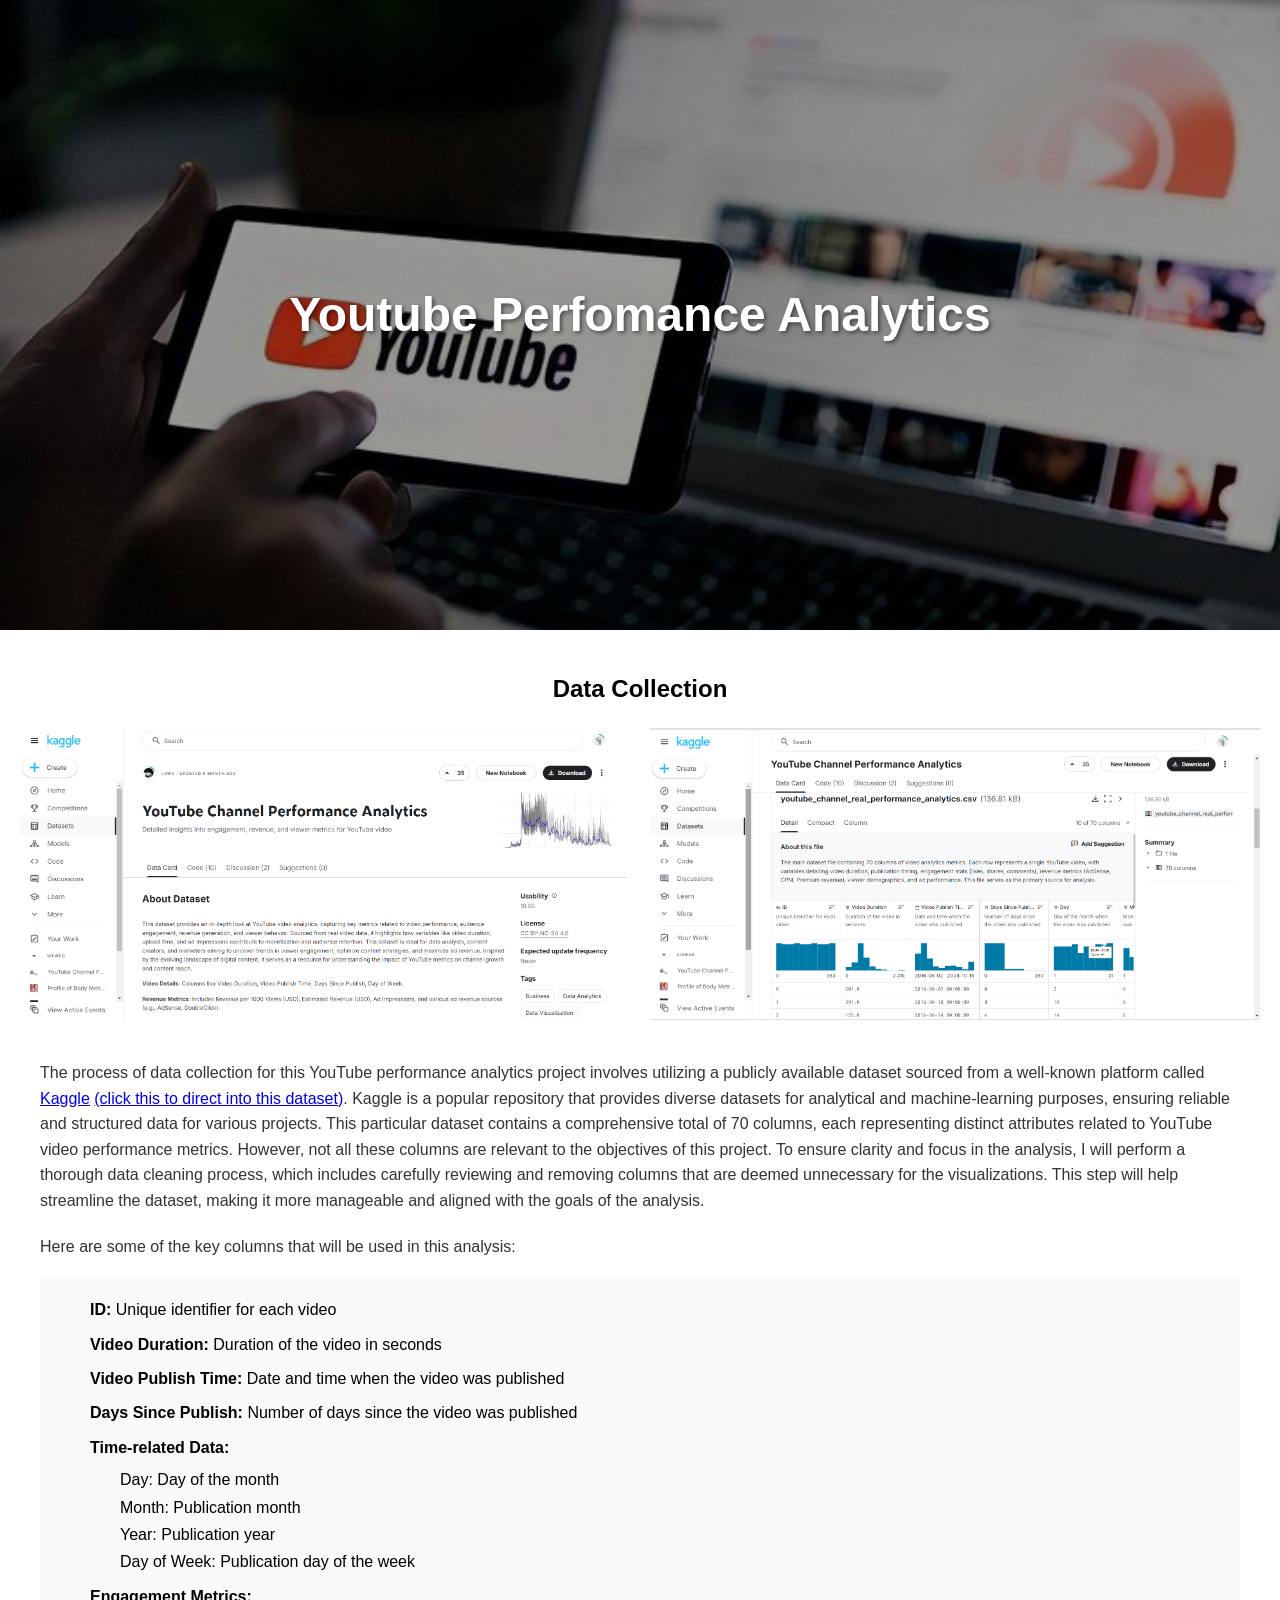
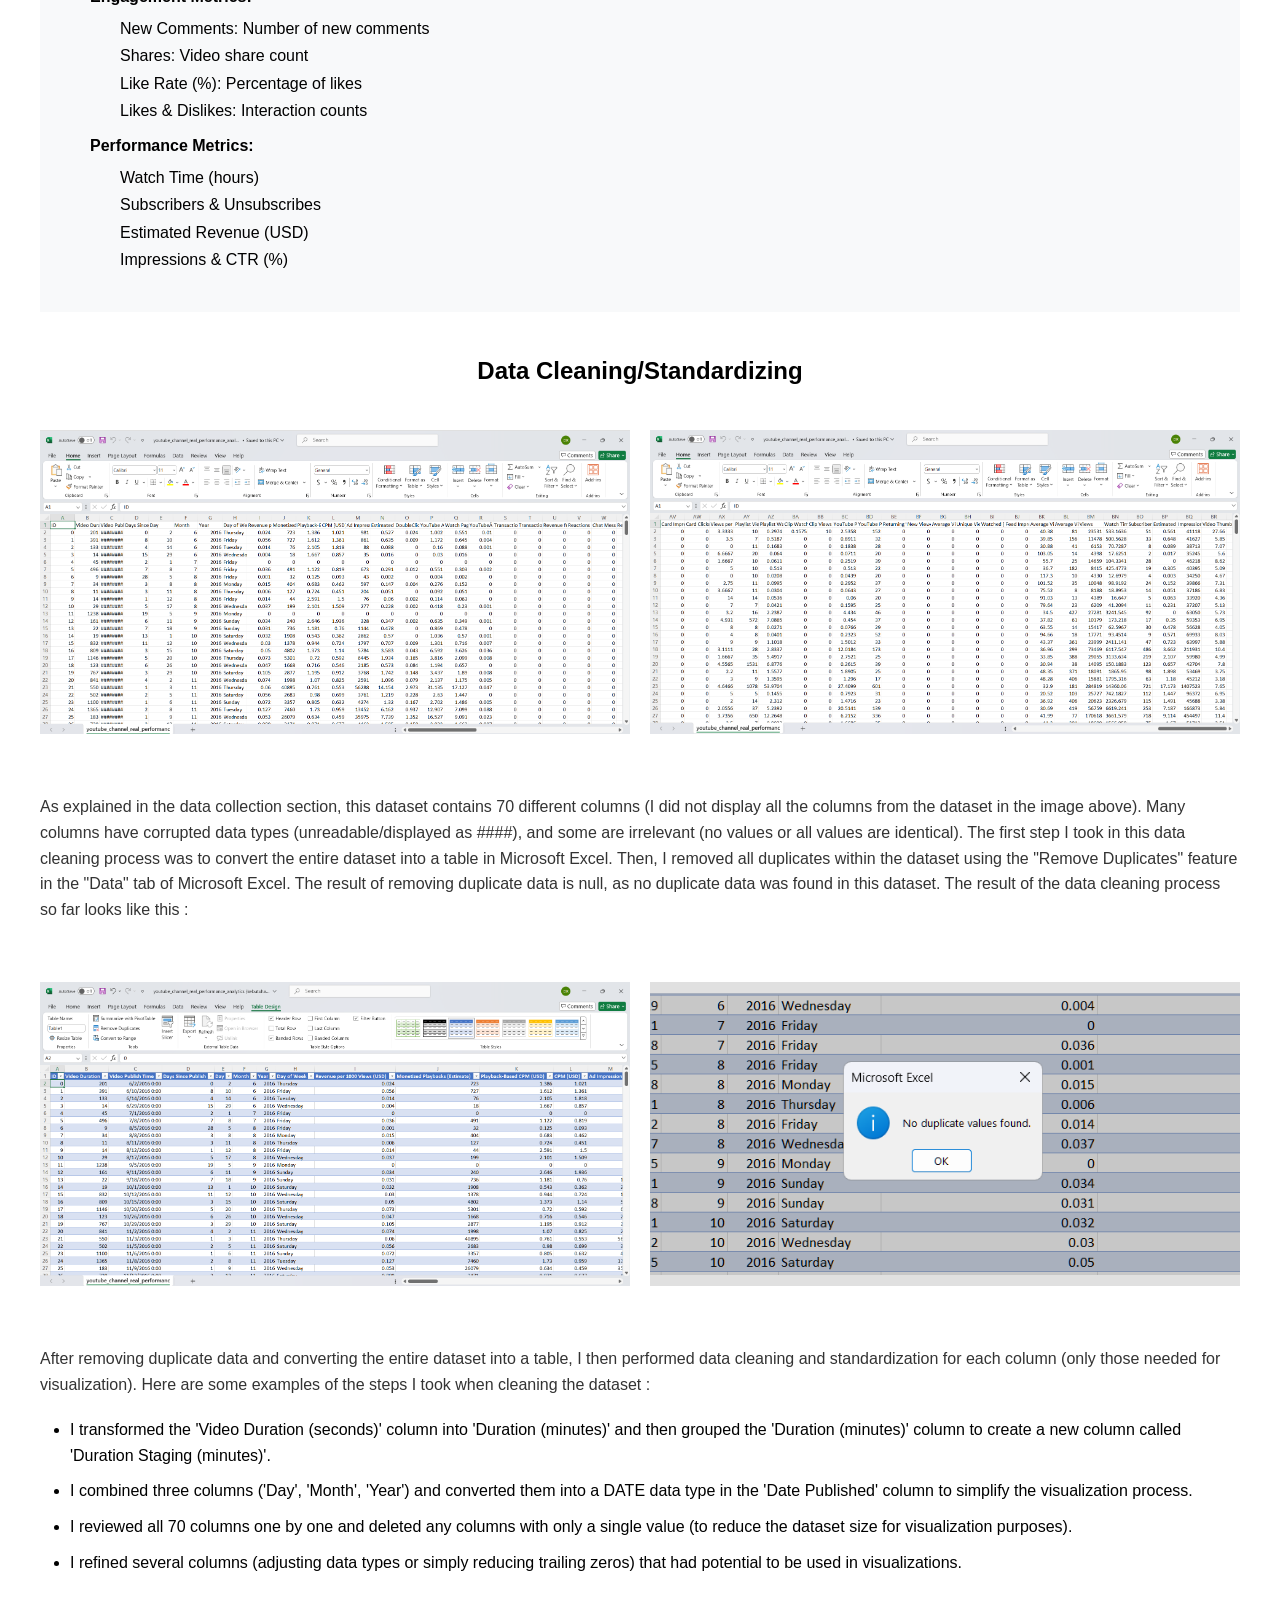
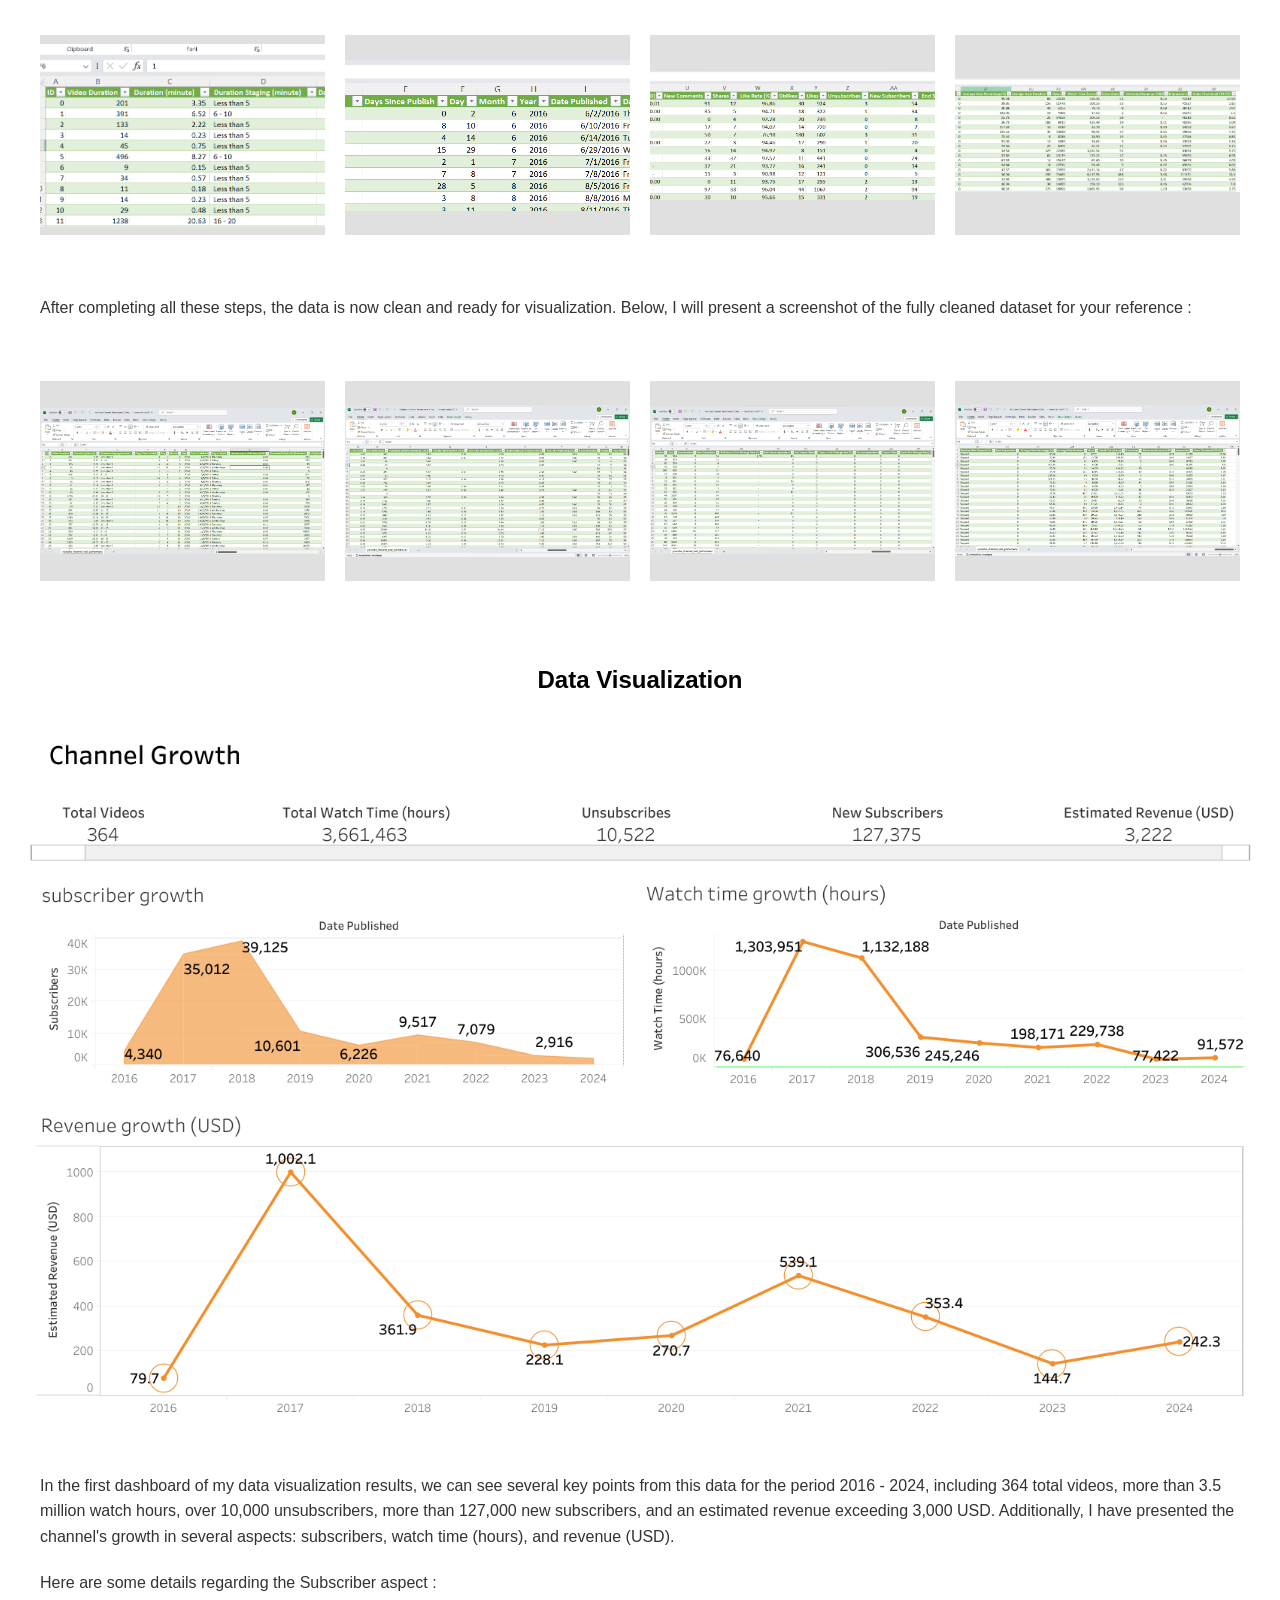
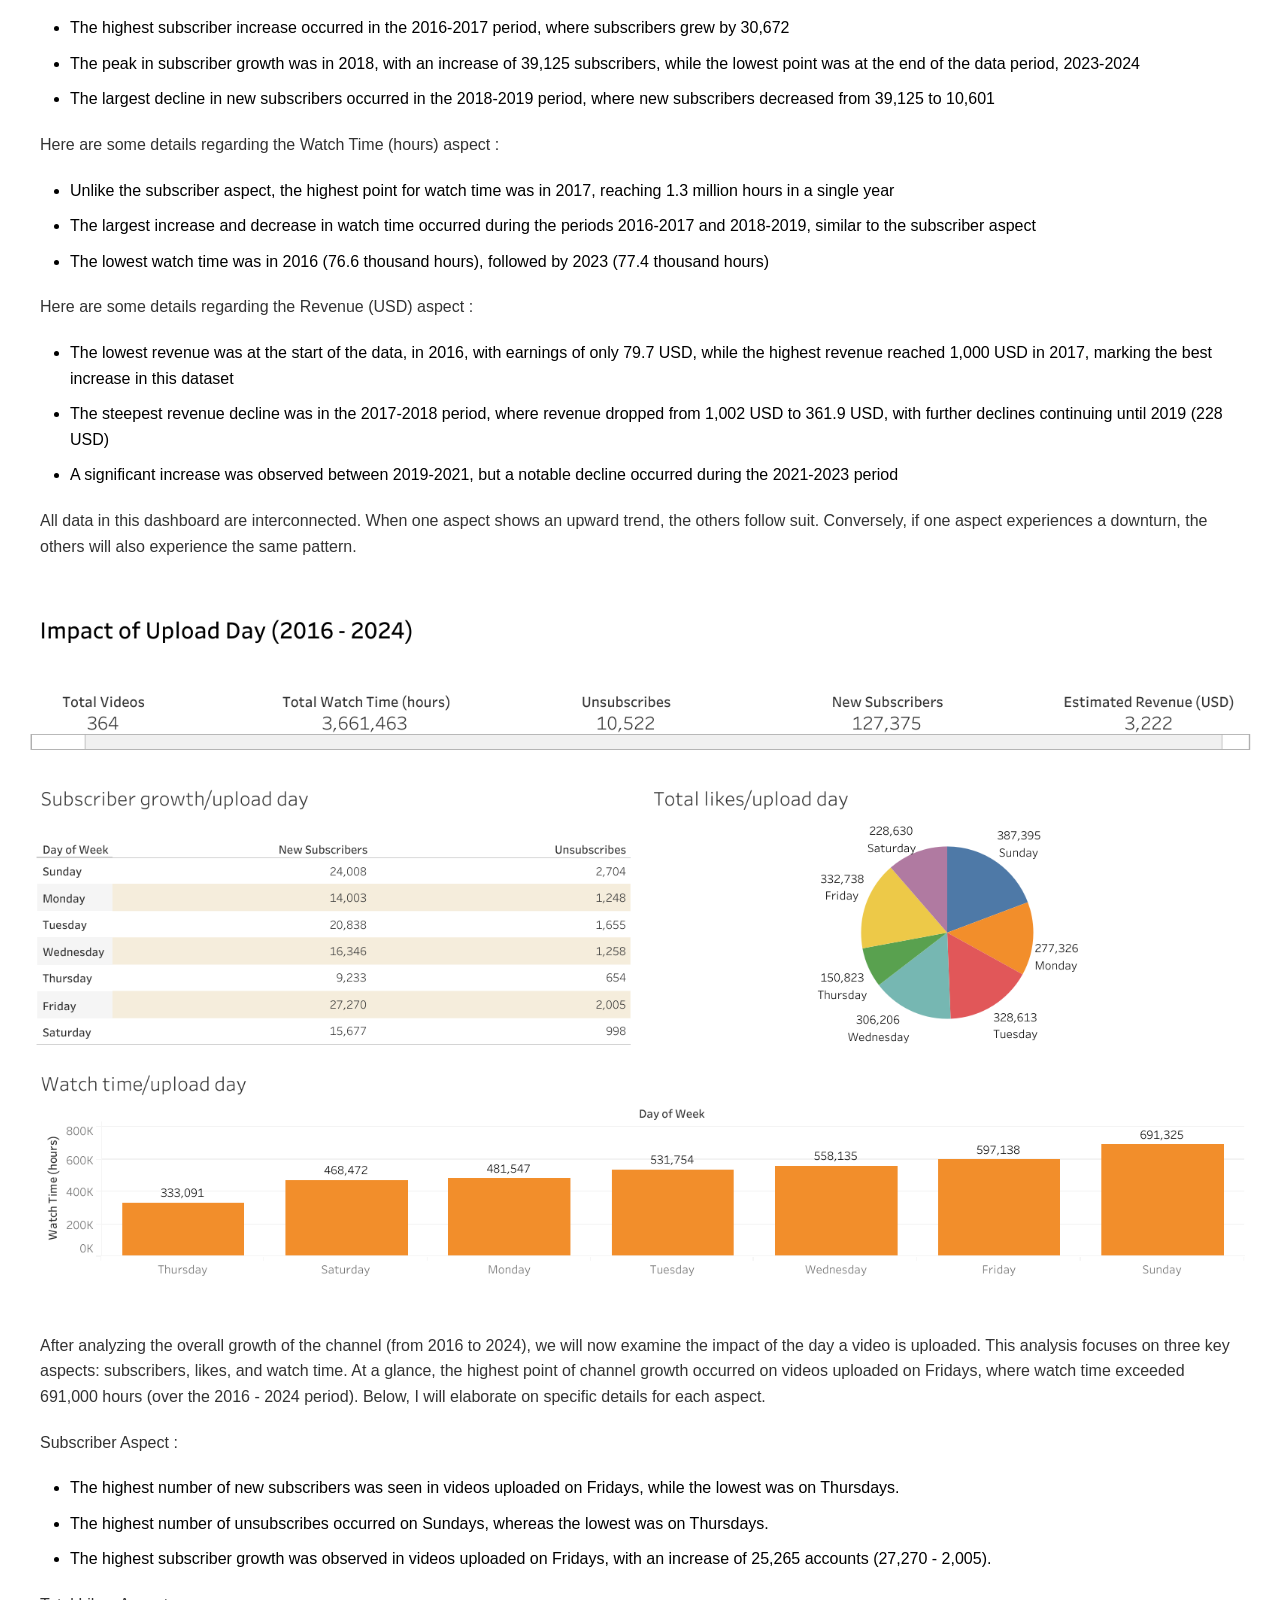
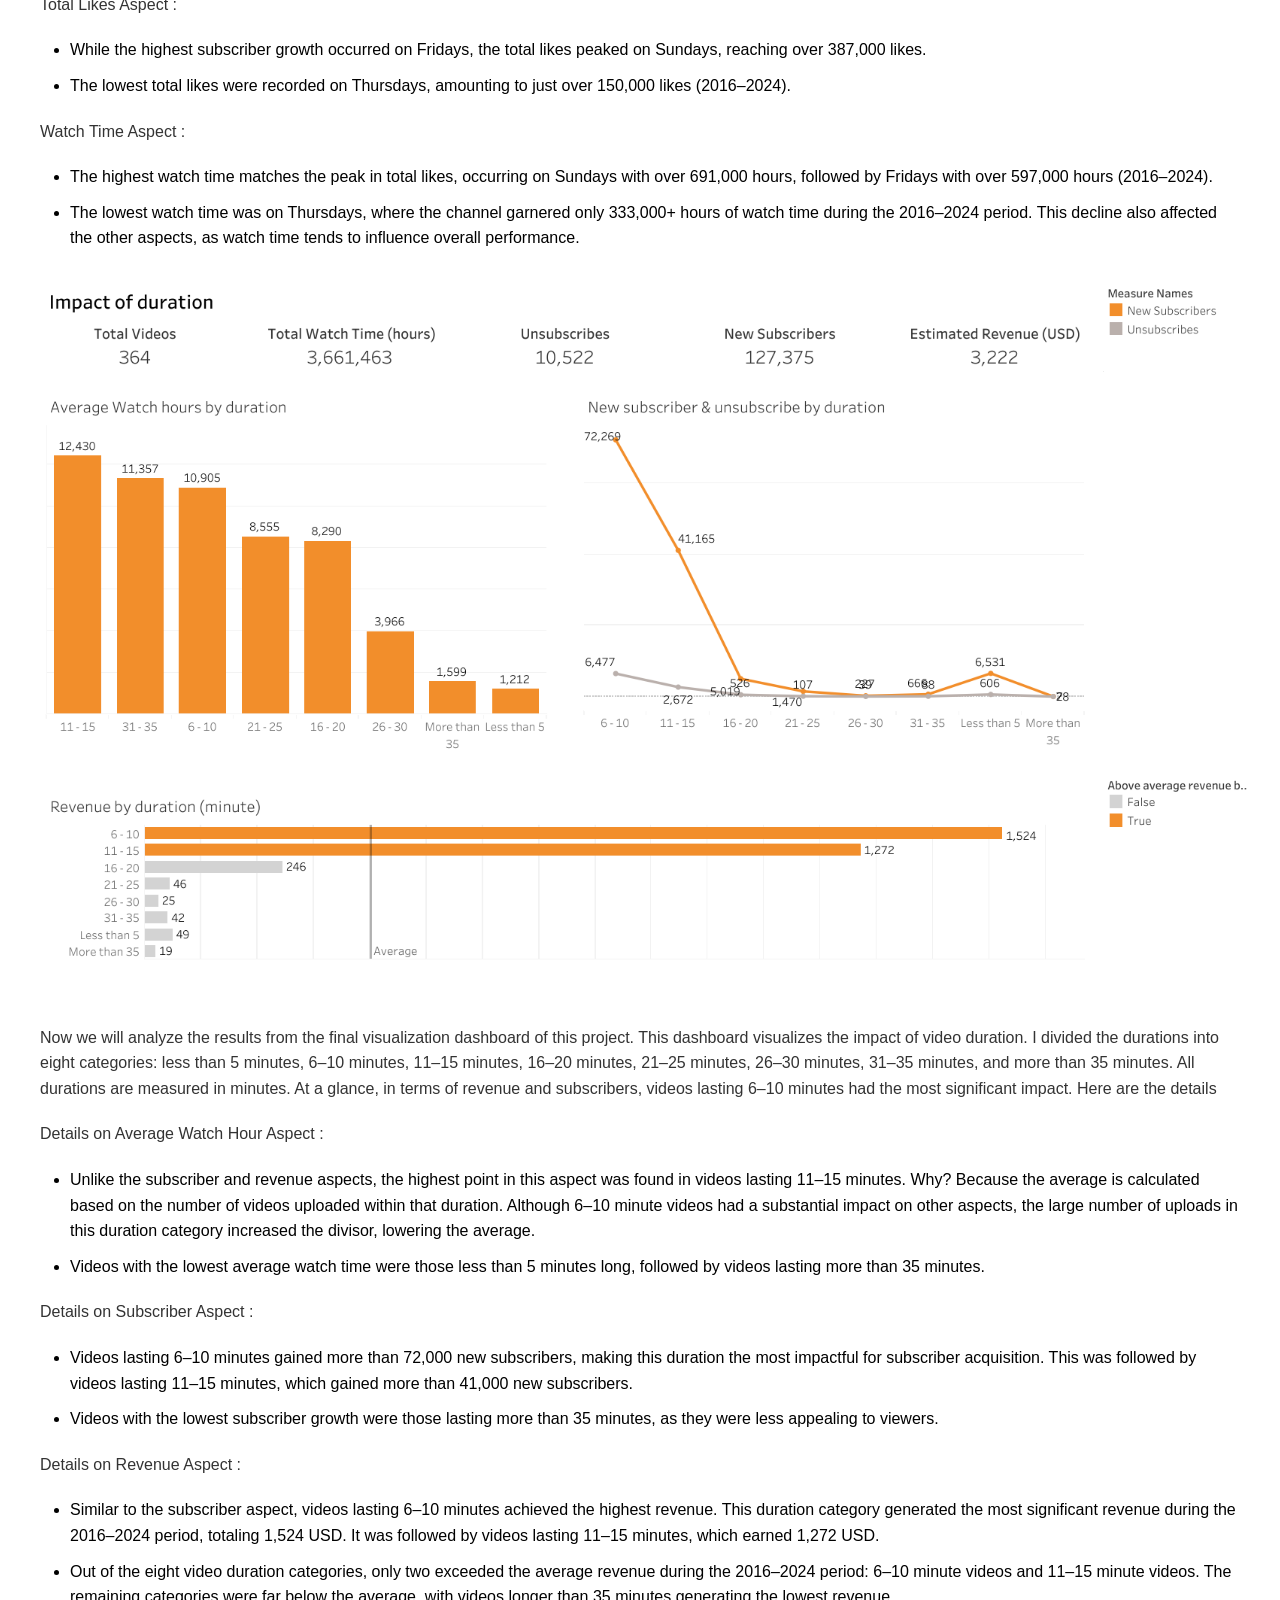
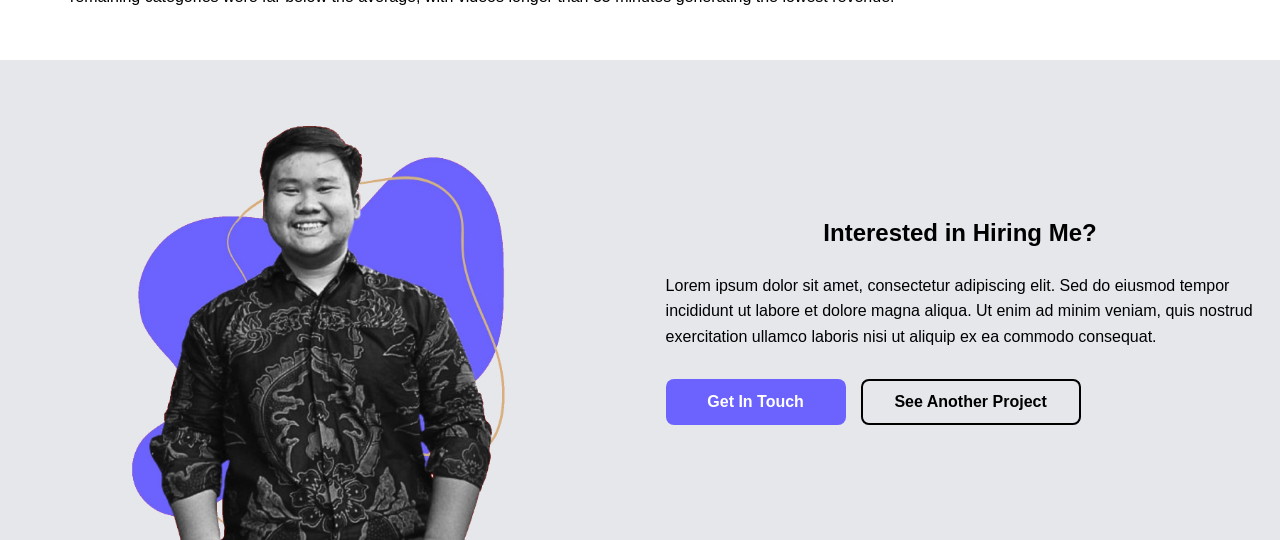
==== commit 2b3e9448: "Update project.html" ====
--- a/html/project.html
+++ b/html/project.html
@@ -17,8 +17,8 @@
         <section class="data-acquisition">
             <h2>Data Collection</h2>
             <div class="grid-container">
-                <div class="image-placeholder"><img src="./assets/portofolio-youtube/data-collection-1.png" alt=""></div>
-                <div class="image-placeholder"><img src="./assets/portofolio-youtube/data-collection-2.png" alt=""></div>
+                <div class="image-placeholder"><img src="../assets/portofolio-youtube/data-collection-1.png" alt=""></div>
+                <div class="image-placeholder"><img src="../assets/portofolio-youtube/data-collection-2.png" alt=""></div>
             </div>
             <div class="text-content">
                 <p>The process of data collection for this YouTube performance analytics project involves utilizing a publicly available dataset sourced from a 
@@ -69,8 +69,8 @@
             <div class="cleaning-container">
 
                 <div class="grid-container-data-cleaning">
-                    <div class="image-placeholder"><img src="./assets/portofolio-youtube/data-cleaning-1.png" alt=""></div>
-                    <div class="image-placeholder"><img src="./assets/portofolio-youtube/data-cleaning-2.png" alt=""></div>
+                    <div class="image-placeholder"><img src="../assets/portofolio-youtube/data-cleaning-1.png" alt=""></div>
+                    <div class="image-placeholder"><img src="../assets/portofolio-youtube/data-cleaning-2.png" alt=""></div>
                 </div>
                 <div class="text-content">
                     <p>As explained in the data collection section, this dataset contains 70 different columns (I did not display all the columns from the dataset in the image above). Many columns 
@@ -83,8 +83,8 @@
                 </div>
 
                 <div class="grid-container-data-cleaning">
-                    <div class="image-placeholder"><img src="./assets/portofolio-youtube/data-cleaning-3.png" alt=""></div>
-                    <div class="image-placeholder"><img src="./assets/portofolio-youtube/data-cleaning-4.png" alt=""></div>
+                    <div class="image-placeholder"><img src="../assets/portofolio-youtube/data-cleaning-3.png" alt=""></div>
+                    <div class="image-placeholder"><img src="../assets/portofolio-youtube/data-cleaning-4.png" alt=""></div>
                 </div>
                 <div class="text-content-data-cleaning">
                     <p>After removing duplicate data and converting the entire dataset into a table, I then performed data cleaning and standardization for each column (only those needed for visualization). Here are some examples of the steps I took when cleaning the dataset :</p>
@@ -97,10 +97,10 @@
                 </div>
 
                 <div class="grid-container-data-cleaning">
-                    <div class="image-placeholder"><img src="./assets/portofolio-youtube/data-cleaning-5.png" alt=""></div>
-                    <div class="image-placeholder"><img src="./assets/portofolio-youtube/data-cleaning-6.png" alt=""></div>
-                    <div class="image-placeholder"><img src="./assets/portofolio-youtube/data-cleaning-7.png" alt=""></div>
-                    <div class="image-placeholder"><img src="./assets/portofolio-youtube/data-cleaning-8.png" alt=""></div>
+                    <div class="image-placeholder"><img src="../assets/portofolio-youtube/data-cleaning-5.png" alt=""></div>
+                    <div class="image-placeholder"><img src="../assets/portofolio-youtube/data-cleaning-6.png" alt=""></div>
+                    <div class="image-placeholder"><img src="../assets/portofolio-youtube/data-cleaning-7.png" alt=""></div>
+                    <div class="image-placeholder"><img src="../assets/portofolio-youtube/data-cleaning-8.png" alt=""></div>
                 </div>
                 <div class="text-content">
                     <p>After completing all these steps, the data is now clean and ready for visualization. Below, I will present a
@@ -108,10 +108,10 @@
                     <!-- Add more lorem ipsum paragraphs as needed -->
                 </div>
                 <div class="grid-container-data-cleaning">
-                    <div class="image-placeholder"><img src="./assets/portofolio-youtube/data-cleaning-9.png" alt=""></div>
-                    <div class="image-placeholder"><img src="./assets/portofolio-youtube/data-cleaning-10.png" alt=""></div>
-                    <div class="image-placeholder"><img src="./assets/portofolio-youtube/data-cleaning-11.png" alt=""></div>
-                    <div class="image-placeholder"><img src="./assets/portofolio-youtube/data-cleaning-12.png" alt=""></div>
+                    <div class="image-placeholder"><img src="../assets/portofolio-youtube/data-cleaning-9.png" alt=""></div>
+                    <div class="image-placeholder"><img src="../assets/portofolio-youtube/data-cleaning-10.png" alt=""></div>
+                    <div class="image-placeholder"><img src="../assets/portofolio-youtube/data-cleaning-11.png" alt=""></div>
+                    <div class="image-placeholder"><img src="../assets/portofolio-youtube/data-cleaning-12.png" alt=""></div>
             </div>
         </section>
 
@@ -123,7 +123,7 @@
             <div class="image-container">
                 <div class="image-placeholder-data-visualization">
                     <div class="grid-container-data-visualization">
-                        <div class="image-placeholder"><img src="./assets/portofolio-youtube/Channel Growth.png" alt=""></div>
+                        <div class="image-placeholder"><img src="../assets/portofolio-youtube/Channel Growth.png" alt=""></div>
                     </div>
                 </div>
             </div>
@@ -160,7 +160,7 @@
             <div class="image-container">
                 <div class="image-placeholder-data-visualization">
                     <div class="grid-container-data-visualization">
-                        <div class="image-placeholder"><img src="./assets/portofolio-youtube/Impact of upload day.png" alt=""></div>
+                        <div class="image-placeholder"><img src="../assets/portofolio-youtube/Impact of upload day.png" alt=""></div>
                     </div>
                 </div>
             </div>
@@ -190,7 +190,7 @@
             <div class="image-container">
                 <div class="image-placeholder-data-visualization">
                     <div class="grid-container-data-visualization">
-                        <div class="image-placeholder"><img src="./assets/portofolio-youtube/Impact of Duration.png" alt=""></div>
+                        <div class="image-placeholder"><img src="../assets/portofolio-youtube/Impact of Duration.png" alt=""></div>
                     </div>
                 </div>
             </div>
@@ -227,7 +227,7 @@
             <div class="hiring-container">
                 
                 <div class="image-placeholder-hiring">
-                    <img src="./assets/image/foto portofolio 2.png" alt="">
+                    <img src="../assets/image/foto portofolio 2.png" alt="">
                 </div>
                 
                 <div class="hiring-content">
